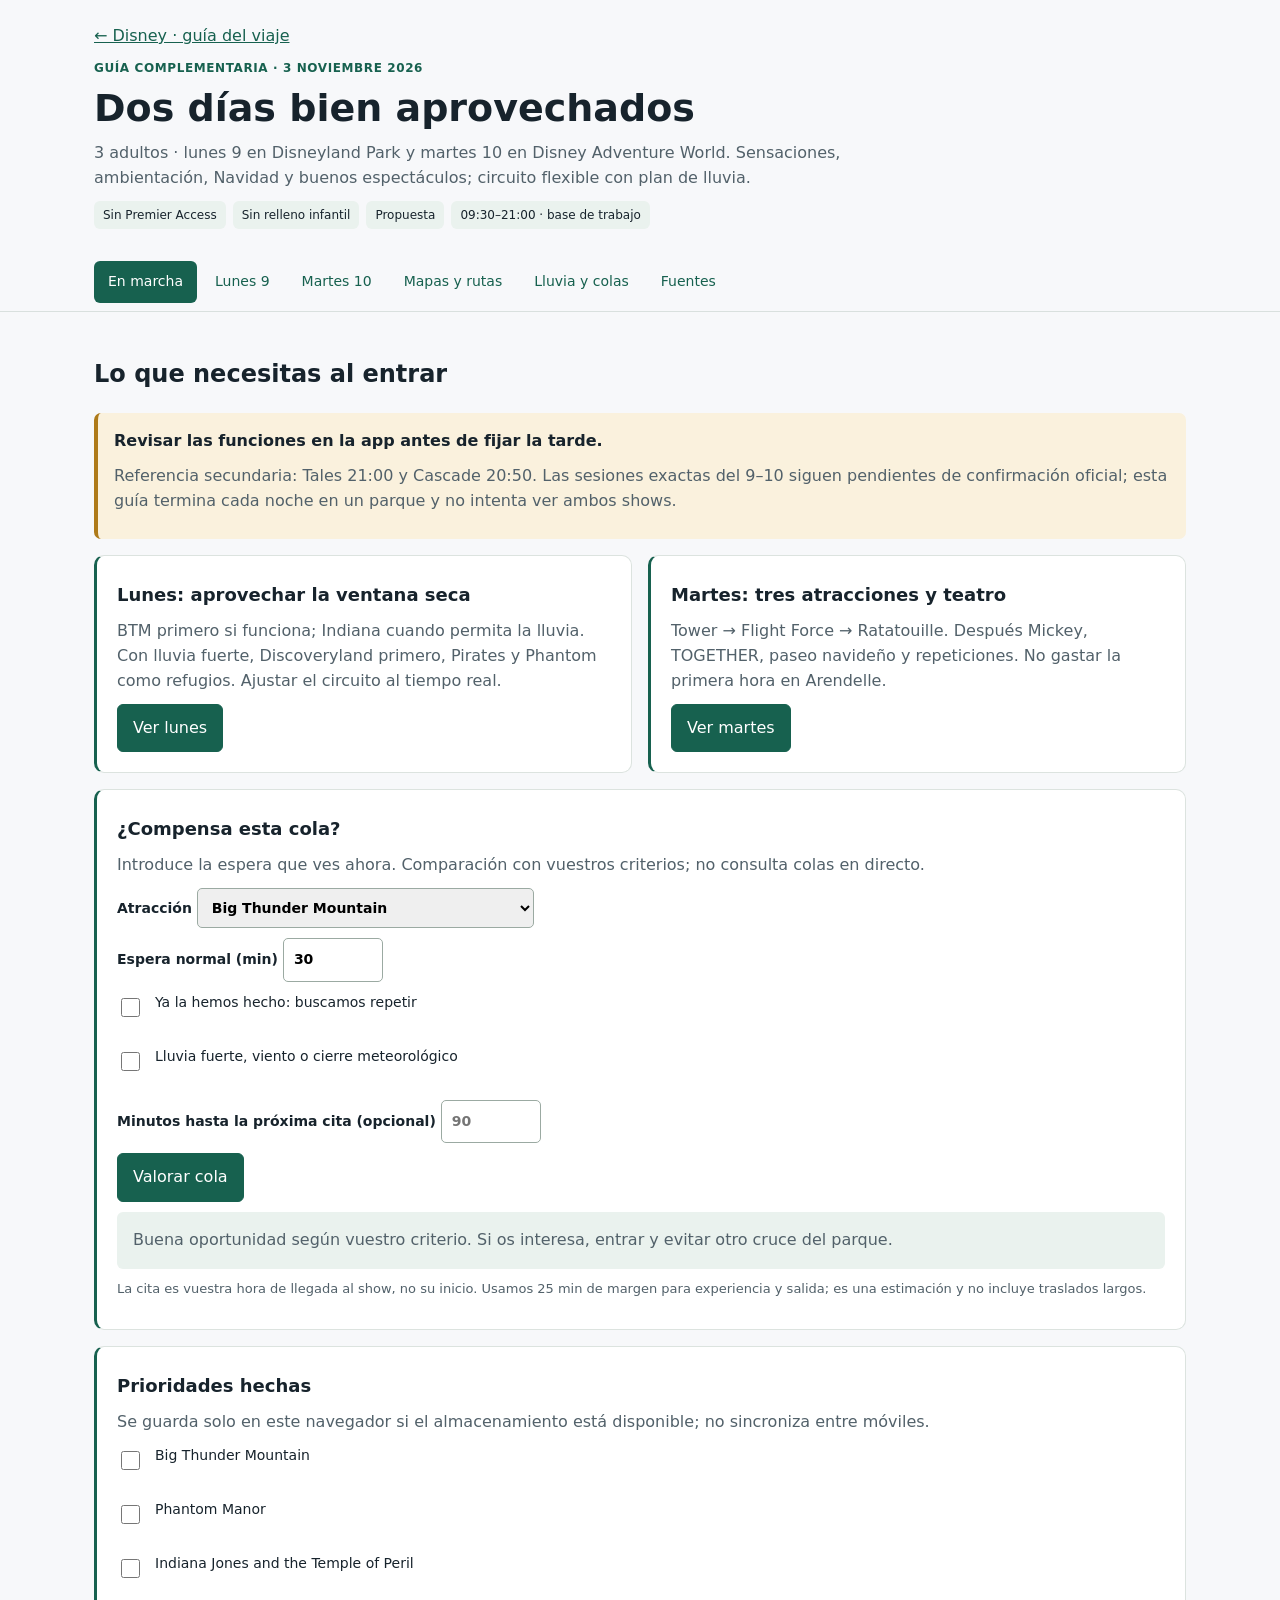
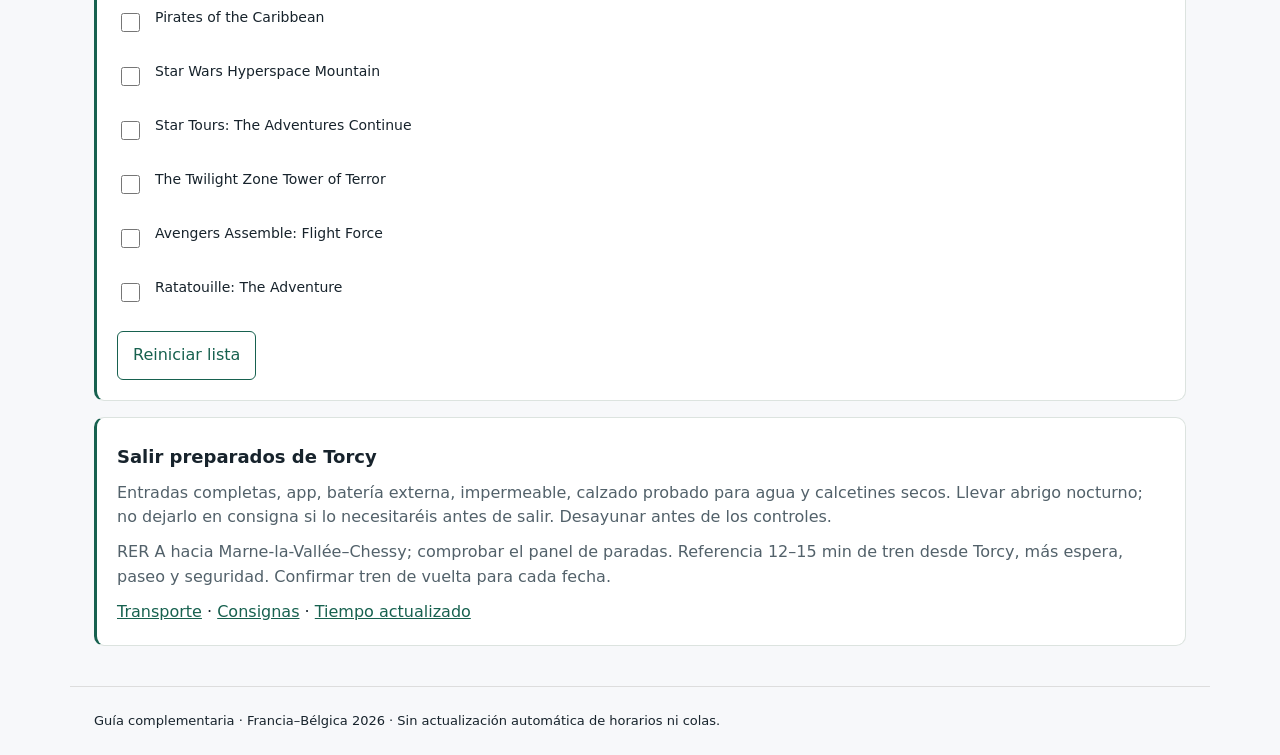
==== docs/disney-guia-completa.html @ 2ed86673 "Añade guía Disney completa para adultos con lluvia, colas y rutas" ====
<!doctype html><html lang="es"><head><meta charset="utf-8"><meta name="viewport" content="width=device-width,initial-scale=1"><meta name="theme-color" content="#17614f"><title>Disney · Guía completa para adultos · 9–10 noviembre</title><style>
:root{font-family:system-ui,sans-serif;color:#17232c;background:#f7f8fa;line-height:1.55;--g:#17614f}*{box-sizing:border-box}body{margin:0}a{color:var(--g)}a,button,summary{touch-action:manipulation}a:focus-visible,button:focus-visible,input:focus-visible,select:focus-visible,summary:focus-visible{outline:3px solid #b87919;outline-offset:3px}header,main,footer{max-width:1140px;margin:auto;padding:24px}h1{font-size:clamp(26px,5vw,38px);line-height:1.15;margin:10px 0}h2{font-size:24px}h3{font-size:18px;margin:5px 0}p{margin:10px 0;color:#52616a}.eyebrow{font-size:12px;text-transform:uppercase;letter-spacing:.05em;color:var(--g);font-weight:700}.small{font-size:13px}.lead{max-width:780px}nav{position:sticky;top:0;background:#f7f8faf5;backdrop-filter:blur(8px);border-bottom:1px solid #d9e0de;z-index:3;display:flex;gap:4px;padding:8px max(16px,calc((100vw - 1092px)/2));overflow-x:auto}nav a{white-space:nowrap;padding:10px 14px;text-decoration:none;border-radius:6px;font-size:14px}nav a[aria-current]{background:var(--g);color:white}section[hidden]{display:none}.grid{display:grid;grid-template-columns:1fr 1fr;gap:16px}article,.card{background:white;border:1px solid #dce3df;border-radius:10px;padding:20px;margin-bottom:16px}article{border-left:3px solid var(--g)}.callout{background:#faf1dd;border-left:4px solid #ae7a19;padding:16px;border-radius:7px;margin:16px 0}.pills{display:flex;gap:7px;flex-wrap:wrap}.pill{font-size:12px;background:#eaf2ee;padding:5px 9px;border-radius:6px}details{border-top:1px solid #e1e7e3;margin-top:13px;padding-top:4px}summary{cursor:pointer;font-size:14px;font-weight:650;padding:10px 0}.link{display:block;padding:12px 0;border-bottom:1px solid #e1e7e3;text-decoration:none}.button,button{display:inline-block;border:1px solid var(--g);background:var(--g);color:white;border-radius:6px;text-decoration:none;padding:11px 15px;font:inherit;cursor:pointer}.secondary{background:white;color:var(--g)}.table-scroll{overflow:auto}table{width:100%;border-collapse:collapse;font-size:14px}td,th{padding:12px;text-align:left;border-bottom:1px solid #dce3df;vertical-align:top}th{background:#eaf2ee}label{display:block;margin:10px 0;font-weight:600;font-size:14px}select,input{font:inherit;max-width:100%;padding:10px;border:1px solid #9baaa2;border-radius:5px}input[type=number]{width:100px}#advice{background:#eaf2ee;padding:16px;border-radius:6px}.check{display:flex;gap:12px;align-items:start;font-weight:400;min-height:44px}.check input{margin-top:6px;width:19px;height:19px}svg{width:100%;height:auto}footer{font-size:13px;border-top:1px solid #ddd}.sources li{margin-bottom:16px}img{max-width:100%;height:auto}@media(max-width:700px){header,main,footer{padding:18px}.grid{grid-template-columns:1fr}article,.card{padding:16px}nav{padding:6px 10px}nav a{padding:10px 11px}h2{font-size:21px}}@media print{nav,button{display:none!important}section[hidden]{display:block!important}header,main,footer{max-width:none}article{break-inside:avoid}.grid{display:block}}
</style></head><body><header><a href="./#/disney">← Disney · guía del viaje</a><p class="eyebrow">Guía complementaria · 3 noviembre 2026</p><h1>Dos días bien aprovechados</h1><p class="lead">3 adultos · lunes 9 en Disneyland Park y martes 10 en Disney Adventure World. Sensaciones, ambientación, Navidad y buenos espectáculos; circuito flexible con plan de lluvia.</p><div class="pills"><span class="pill">Sin Premier Access</span><span class="pill">Sin relleno infantil</span><span class="pill">Propuesta</span><span class="pill">09:30–21:00 · base de trabajo</span></div></header><nav aria-label="Guía completa"><a href="#ahora">En marcha</a><a href="#lunes">Lunes 9</a><a href="#martes">Martes 10</a><a href="#mapas">Mapas y rutas</a><a href="#criterios">Lluvia y colas</a><a href="#fuentes">Fuentes</a></nav><main><section id="ahora"><h2>Lo que necesitas al entrar</h2><div class="callout"><strong>Revisar las funciones en la app antes de fijar la tarde.</strong><p>Referencia secundaria: Tales 21:00 y Cascade 20:50. Las sesiones exactas del 9–10 siguen pendientes de confirmación oficial; esta guía termina cada noche en un parque y no intenta ver ambos shows.</p></div><div class="grid"><article><h3>Lunes: aprovechar la ventana seca</h3><p>BTM primero si funciona; Indiana cuando permita la lluvia. Con lluvia fuerte, Discoveryland primero, Pirates y Phantom como refugios. Ajustar el circuito al tiempo real.</p><a class="button" href="#lunes">Ver lunes</a></article><article><h3>Martes: tres atracciones y teatro</h3><p>Tower → Flight Force → Ratatouille. Después Mickey, TOGETHER, paseo navideño y repeticiones. No gastar la primera hora en Arendelle.</p><a class="button" href="#martes">Ver martes</a></article></div><article><h3>¿Compensa esta cola?</h3><p>Introduce la espera que ves ahora. Comparación con vuestros criterios; no consulta colas en directo.</p><label>Atracción <select id="ride"><option value="btm">Big Thunder Mountain</option><option value="phantom">Phantom Manor</option><option value="indiana">Indiana Jones and the Temple of Peril</option><option value="pirates">Pirates of the Caribbean</option><option value="hyper">Star Wars Hyperspace Mountain</option><option value="tours">Star Tours: The Adventures Continue</option><option value="tower">The Twilight Zone Tower of Terror</option><option value="flight">Avengers Assemble: Flight Force</option><option value="rat">Ratatouille: The Adventure</option></select></label><label>Espera normal (min) <input id="wait" type="number" min="0" max="240" value="30"></label><label class="check"><input id="done" type="checkbox">Ya la hemos hecho: buscamos repetir</label><label class="check"><input id="storm" type="checkbox">Lluvia fuerte, viento o cierre meteorológico</label><label>Minutos hasta la próxima cita (opcional) <input id="left" type="number" min="0" max="720" placeholder="90"></label><button id="assess" type="button">Valorar cola</button><p id="advice" role="status" aria-live="polite"></p><p class="small">La cita es vuestra hora de llegada al show, no su inicio. Usamos 25 min de margen para experiencia y salida; es una estimación y no incluye traslados largos.</p></article><article><h3>Prioridades hechas</h3><p>Se guarda solo en este navegador si el almacenamiento está disponible; no sincroniza entre móviles.</p><label class="check"><input type="checkbox" data-check="btm">Big Thunder Mountain</label><label class="check"><input type="checkbox" data-check="phantom">Phantom Manor</label><label class="check"><input type="checkbox" data-check="indiana">Indiana Jones and the Temple of Peril</label><label class="check"><input type="checkbox" data-check="pirates">Pirates of the Caribbean</label><label class="check"><input type="checkbox" data-check="hyper">Star Wars Hyperspace Mountain</label><label class="check"><input type="checkbox" data-check="tours">Star Tours: The Adventures Continue</label><label class="check"><input type="checkbox" data-check="tower">The Twilight Zone Tower of Terror</label><label class="check"><input type="checkbox" data-check="flight">Avengers Assemble: Flight Force</label><label class="check"><input type="checkbox" data-check="rat">Ratatouille: The Adventure</label><button id="reset" class="secondary" type="button">Reiniciar lista</button></article><article><h3>Salir preparados de Torcy</h3><p>Entradas completas, app, batería externa, impermeable, calzado probado para agua y calcetines secos. Llevar abrigo nocturno; no dejarlo en consigna si lo necesitaréis antes de salir. Desayunar antes de los controles.</p><p>RER A hacia Marne-la-Vallée–Chessy; comprobar el panel de paradas. Referencia 12–15 min de tren desde Torcy, más espera, paseo y seguridad. Confirmar tren de vuelta para cada fecha.</p><a href="./#/disney/transporte">Transporte</a> · <a href="./#/disney/consignas">Consignas</a> · <a href="./#/disney/tiempo">Tiempo actualizado</a></article></section><section id="lunes"><h2>Lunes 9 · Disneyland Park</h2><p>Prioridades: BTM, Hyperspace, Indiana, Pirates, Phantom y Star Tours. Una cabalgata navideña y Tales completan el día. Bloques orientativos con margen; no son citas ni garantía de hacerlo todo.</p><article><span class="eyebrow">08:20–08:45</span><h3>Llegada y decisión de arranque</h3><p>Llegar antes si se usa consigna. Seguridad y acceso general. Consultar BTM, Indiana, Hyperspace y programa de funciones. Desayunar antes de entrar.</p><details><summary>Si no encaja</summary><p>Si BTM está operativa y el tiempo permite exteriores, comenzar por Frontierland. Si está cerrada o hay lluvia fuerte, activar ruta de lluvia por Discoveryland.</p></details></article><article><span class="eyebrow">09:30–10:30</span><h3>Big Thunder Mountain primero</h3><p>Objetivo: hacer una primera vuelta. Hasta 40 min, buena oportunidad; entre 40–60, valorar aceptar una sola cola larga para asegurar una prioridad.</p><details><summary>Si no encaja</summary><p>Más de 60 min o avería: Phantom Manor si está a 25 min o menos, y nueva consulta al salir. Si sigue imposible, continuar el circuito; no esperar parado a una reapertura.</p></details></article><article><span class="eyebrow">10:30–11:40</span><h3>Ventana seca: Indiana → Pirates</h3><p>Indiana si está abierta y la lluvia resulta soportable. Después Pirates. Al estar por Adventureland se evita cruzar de lado a lado.</p><details><summary>Si no encaja</summary><p>Si el bloque no cabe, hacer la prioridad disponible y dejar la otra para 14:00–16:00. Lluvia fuerte: Pirates primero; Indiana queda pendiente de una ventana seca.</p></details></article><article><span class="eyebrow">11:40–12:20</span><h3>Comida rápida cerca</h3><p>Reservar 35–45 min de planificación. Elegir en la app un local abierto en el sector; no caminar media hora por un restaurante concreto.</p><details><summary>Si no encaja</summary><p>Si solo hay colas largas de comida, tomar algo breve y desplazar la comida principal a después de las 14:00. No hay reserva en Captain Jack’s.</p></details></article><article><span class="eyebrow">12:20–14:10</span><h3>Discoveryland: Hyperspace → Star Tours</h3><p>Comparar normal y Single Rider en Hyperspace; después Star Tours. Si la segunda tiene mucha cola, no insistir por cumplir el horario.</p><details><summary>Si no encaja</summary><p>Este bloque puede intercambiarse con toda la mañana en caso de lluvia intensa. Mantener los dos sectores completos reduce caminatas.</p></details></article><article><span class="eyebrow">14:10–16:30</span><h3>Una función o recuperar lo pendiente</h3><p>Elegir una: Lion King si encaja una función; o Let’s Sing Christmas! si estáis en Discoveryland. El resto del bloque permite BTM/Indiana pendientes y castillo/dragón si están abiertos.</p><details><summary>Si no encaja</summary><p>Con mucha lluvia elegir teatro y pausa caliente. No encadenar tres funciones si quedan atracciones prioritarias sin hacer.</p></details></article><article><span class="eyebrow">17:10–18:15 · objetivo</span><h3>Navidad y cabalgata</h3><p>La referencia secundaria publica cabalgata 17:45 (también 15:55). Buscar sitio 25–35 min antes si la app mantiene esa función. Elegir un lado desde el que luego podáis salir sin atravesar la cabalgata.</p><details><summary>Si no encaja</summary><p>Si 17:45 cambia o se cancela, conservar pausa/ambientación y recuperar atracciones. El árbol encendido y Main Street siguen mereciendo el paseo; horario del encendido por consultar.</p></details></article><article><span class="eyebrow">18:15–19:10</span><h3>BTM de noche o repetición prioritaria</h3><p>Repetir BTM solo con margen. Para estimar: cola publicada + 15–20 min de margen para embarcar, montar y salir; no es duración oficial.</p><details><summary>Si no encaja</summary><p>Si compromete cena o colocación del show, omitir repetición. Si BTM no se hizo, puede merecer cambiar una parte de Navidad por ella, de forma consciente.</p></details></article><article><span class="eyebrow">19:10–19:50</span><h3>Cena y salida hacia Main Street</h3><p>Cenar antes de buscar ubicación. Un local abierto en Main Street o Discoveryland puede encajar según dónde terminéis.</p><details><summary>Si no encaja</summary><p>No recoger una mochila en una consigna lejana justo antes del show. Abrigo, batería y protección de lluvia con vosotros.</p></details></article><article><span class="eyebrow">20:00–20:15 → noche</span><h3>Disney Tales of Magic</h3><p>Referencia secundaria: 21:00; hora oficial del 9 pendiente. Colocarse 45–60 min antes. Duración aproximada oficial 22 min.</p><details><summary>Si no encaja</summary><p>Con cancelación confirmada: consultar atracciones aún abiertas y servicio de vuelta. No asumir que se pueda reentrar al parque después de su cierre.</p></details></article><article><h3>Ruta de lluvia fuerte al abrir</h3><p>Entrada → Hyperspace → Star Tours → comida o función en Discoveryland → Pirates → Phantom. Insertar BTM e Indiana cuando estén abiertas y mejore el tiempo. Puede haber algún retroceso; proteger una ventana seca importa más que un circuito perfecto.</p><p>Si BTM sigue parada, preguntar al personal y reevaluar con margen antes del show. No esperar delante de un acceso cerrado ni suponer una reapertura.</p></article></section><section id="martes"><h2>Martes 10 · Disney Adventure World</h2><p>Tower, Flight Force y Ratatouille primero. Añadir teatro y el lago, sin Frozen Ever After. Si se termina pronto, repetir lo que más os guste con cola favorable.</p><article><span class="eyebrow">08:35–09:30</span><h3>Acceso a Adventure World</h3><p>Seguridad y acceso general; comprobar Tower, Flight Force, Ratatouille y funciones. El paseo hasta el fondo del parque puede esperar.</p><details><summary>Si no encaja</summary><p>No gastar la primera hora en Arendelle: Frozen Ever After está descartada.</p></details></article><article><span class="eyebrow">09:30–10:20</span><h3>Tower of Terror</h3><p>Hasta 30 min, entrar. Entre 30–45, puede compensar asegurar una prioridad. Si marca más o está parada, Flight Force primero.</p><details><summary>Si no encaja</summary><p>Consultar Tower al terminar Flight Force. No dar por hecho que una apertura de las 09:30 empieza con cola vacía.</p></details></article><article><span class="eyebrow">10:20–11:40</span><h3>Flight Force → Ratatouille</h3><p>Usar Single Rider solo si mejora la espera. Si Ratatouille tiene una cola alta, moverla a última tarde y preservar tiempo para los teatros.</p><details><summary>Si no encaja</summary><p>No repetir Flight Force ahora si no se han hecho las otras prioridades. Si el orden real se invierte por Tower, continuar por el sector más cercano.</p></details></article><article><span class="eyebrow">11:40–12:25</span><h3>Comida rápida</h3><p>Stark Factory si está abierto y encaja con la zona; consultar carta y horario en app. Si ya estáis en Rémy, elegir local abierto cercano.</p><details><summary>Si no encaja</summary><p>Chez Rémy y PYM no están reservados: una comida de mesa/buffet puede ocupar 75–90 min de planificación y sustituir una función.</p></details></article><article><span class="eyebrow">12:30–15:15</span><h3>Teatros de adultos y pausa seca</h3><p>Objetivo una función de Mickey and the Magician y, si encaja, TOGETHER. Referencias secundarias útiles: Mickey 14:05; TOGETHER 15:40. Son opciones a confirmar, no compromisos.</p><details><summary>Si no encaja</summary><p>Llegar 25–35 min antes; con lluvia puede llenarse antes. Si no entráis, tomar la siguiente función sin hacer cola indefinida. Elegir solo uno si faltan atracciones.</p></details></article><article><span class="eyebrow">15:15–17:00</span><h3>Adventure Way y Arendelle</h3><p>Paseo por jardines y lago durante una ventana seca. Ambientación navideña de Arendelle sin entrar en Frozen Ever After.</p><details><summary>Si no encaja</summary><p>Si llueve fuerte, cambiar por TOGETHER, repetir interior cercano o una pausa caliente. El paseo no obliga a dar una vuelta completa al lago.</p></details></article><article><span class="eyebrow">17:00–18:40</span><h3>Recuperaciones y repeticiones</h3><p>Tower, Flight Force o Ratatouille según pendientes. Solo considerar otro parque si ya se completaron las prioridades aquí y hay un objetivo concreto.</p><details><summary>Si no encaja</summary><p>Para cruce reservar 45–60 min solo para salir, caminar y volver a entrar, más cola y atracción. Preferencia de esta guía: permanecer en Adventure World.</p></details></article><article><span class="eyebrow">18:40–19:25</span><h3>Cena temprana</h3><p>Después empezar el paseo al lago. Última revisión de hora y posible adaptación/cancelación por viento.</p><details><summary>Si no encaja</summary><p>No esperar a las 20:00 para pedir comida si queréis buena ubicación en el lago.</p></details></article><article><span class="eyebrow">19:50–20:05 → noche</span><h3>Disney Cascade of Lights</h3><p>Referencia secundaria: 20:50, NO 21:00 como en la hipótesis antigua; pendiente de app para el 10. Duración oficial aproximada 16 min.</p><details><summary>Si no encaja</summary><p>No intentar ver también Tales. Si el horario real cambia, desplazar cena y colocación; la hora de cierre del parque no demuestra la hora del show.</p></details></article><article><h3>Si sobra tiempo</h3><p>Elegir una repetición de vuestra favorita, TOGETHER si aún no se hizo y tiene función, o un paseo por Arendelle con luz y después iluminada. Si no os interesa el teatro, dedicar ese bloque a Tower/Flight Force. Evitar cambiar de parque sin una prioridad concreta pendiente.</p></article></section><section id="mapas"><h2>Recorridos visuales y navegación</h2><p>Esquemas nuevos para orientarse por zonas y orden de visita, con enlaces de Google por etapas. Los planos anteriores se conservan debajo; sirven de base más detallada.</p><div class="grid"><article><h3>Lunes · circuito base</h3><svg viewBox="0 0 700 715" role="img" aria-label="Esquema del día 1, orden entre zonas sin escala"><defs><marker id="arrow1" viewBox="0 0 10 10" refX="9" refY="5" markerWidth="5" markerHeight="5" orient="auto"><path d="M0 0L10 5L0 10Z" fill="#17614f"/></marker></defs><rect width="700" height="715" rx="20" fill="#f7f8fa"/><rect x="40" y="340" width="230" height="240" rx="25" fill="#f2e5d3"/><text x="50" y="365" fill="#56656d" font-size="15">Frontierland</text><rect x="40" y="85" width="270" height="235" rx="25" fill="#e0eee0"/><text x="50" y="110" fill="#56656d" font-size="15">Adventureland</text><rect x="330" y="85" width="180" height="170" rx="25" fill="#eee3f4"/><text x="340" y="110" fill="#56656d" font-size="15">Fantasyland</text><rect x="435" y="270" width="220" height="200" rx="25" fill="#dfeaf6"/><text x="445" y="295" fill="#56656d" font-size="15">Discoveryland</text><path d="M340 650L170 400" stroke="#17614f" stroke-width="4" fill="none" opacity=".65" marker-end="url(#arrow1)"/><path d="M170 400L100 520" stroke="#17614f" stroke-width="4" fill="none" opacity=".65" marker-end="url(#arrow1)"/><path d="M100 520L100 220" stroke="#17614f" stroke-width="4" fill="none" opacity=".65" marker-end="url(#arrow1)"/><path d="M100 220L260 130" stroke="#17614f" stroke-width="4" fill="none" opacity=".65" marker-end="url(#arrow1)"/><path d="M260 130L550 370" stroke="#17614f" stroke-width="4" fill="none" opacity=".65" marker-end="url(#arrow1)"/><path d="M550 370L550 220" stroke="#17614f" stroke-width="4" fill="none" opacity=".65" marker-end="url(#arrow1)"/><path d="M550 220L340 490" stroke="#17614f" stroke-width="4" fill="none" opacity=".65" marker-end="url(#arrow1)"/><a href="https://www.google.com/maps/search/?api=1&amp;query=Entrada%2C+Disneyland+Paris" target="_blank" rel="noopener"><circle cx="340" cy="650" r="19" fill="#17614f"/><text x="340" y="656" text-anchor="middle" fill="white" font-size="18">E</text><rect x="260" y="674" width="160" height="25" rx="5" fill="white"/><text x="340" y="691" text-anchor="middle" font-size="14" fill="#17232c">Entrada</text></a><a href="https://www.google.com/maps/search/?api=1&amp;query=Big+Thunder+Mountain%2C+Disneyland+Paris" target="_blank" rel="noopener"><circle cx="170" cy="400" r="19" fill="#17614f"/><text x="170" y="406" text-anchor="middle" fill="white" font-size="18">1</text><rect x="90" y="424" width="160" height="25" rx="5" fill="white"/><text x="170" y="441" text-anchor="middle" font-size="14" fill="#17232c">Big Thunder</text></a><a href="https://www.google.com/maps/search/?api=1&amp;query=Phantom+Manor%2C+Disneyland+Paris" target="_blank" rel="noopener"><circle cx="100" cy="520" r="19" fill="#17614f"/><text x="100" y="526" text-anchor="middle" fill="white" font-size="18">2</text><rect x="20" y="544" width="160" height="25" rx="5" fill="white"/><text x="100" y="561" text-anchor="middle" font-size="14" fill="#17232c">Phantom Manor</text></a><a href="https://www.google.com/maps/search/?api=1&amp;query=Indiana+Jones+and+the+Temple+of+Peril%2C+Disneyland+Paris" target="_blank" rel="noopener"><circle cx="100" cy="220" r="19" fill="#17614f"/><text x="100" y="226" text-anchor="middle" fill="white" font-size="18">3</text><rect x="20" y="244" width="160" height="25" rx="5" fill="white"/><text x="100" y="261" text-anchor="middle" font-size="14" fill="#17232c">Indiana Jones</text></a><a href="https://www.google.com/maps/search/?api=1&amp;query=Pirates+of+the+Caribbean%2C+Disneyland+Paris" target="_blank" rel="noopener"><circle cx="260" cy="130" r="19" fill="#17614f"/><text x="260" y="136" text-anchor="middle" fill="white" font-size="18">4</text><rect x="180" y="154" width="160" height="25" rx="5" fill="white"/><text x="260" y="171" text-anchor="middle" font-size="14" fill="#17232c">Pirates</text></a><a href="https://www.google.com/maps/search/?api=1&amp;query=Star+Wars+Hyperspace+Mountain%2C+Disneyland+Paris" target="_blank" rel="noopener"><circle cx="550" cy="370" r="19" fill="#17614f"/><text x="550" y="376" text-anchor="middle" fill="white" font-size="18">5</text><rect x="470" y="394" width="160" height="25" rx="5" fill="white"/><text x="550" y="411" text-anchor="middle" font-size="14" fill="#17232c">Hyperspace</text></a><a href="https://www.google.com/maps/search/?api=1&amp;query=Star+Tours%2C+Disneyland+Paris" target="_blank" rel="noopener"><circle cx="550" cy="220" r="19" fill="#17614f"/><text x="550" y="226" text-anchor="middle" fill="white" font-size="18">6</text><rect x="470" y="244" width="160" height="25" rx="5" fill="white"/><text x="550" y="261" text-anchor="middle" font-size="14" fill="#17232c">Star Tours</text></a><a href="https://www.google.com/maps/search/?api=1&amp;query=Central+Plaza%2C+Disneyland+Paris" target="_blank" rel="noopener"><circle cx="340" cy="490" r="19" fill="#17614f"/><text x="340" y="496" text-anchor="middle" fill="white" font-size="18">7</text><rect x="260" y="514" width="160" height="25" rx="5" fill="white"/><text x="340" y="531" text-anchor="middle" font-size="14" fill="#17232c">Main Street / show</text></a></svg><p class="small">Esquema propio de disposición aproximada y sin escala. Las líneas indican el orden entre zonas, no caminos ni entradas de cola. Toca los puntos para localizarlos.</p><details><summary>Etapas a pie en Google Maps</summary><a class="link" href="https://www.google.com/maps/dir/?api=1&amp;origin=Entrada%2C+Disneyland+Paris&amp;destination=Big+Thunder+Mountain%2C+Disneyland+Paris&amp;travelmode=walking" target="_blank" rel="noopener">Entrada → Big Thunder ↗</a><a class="link" href="https://www.google.com/maps/dir/?api=1&amp;origin=Big+Thunder+Mountain%2C+Disneyland+Paris&amp;destination=Phantom+Manor%2C+Disneyland+Paris&amp;travelmode=walking" target="_blank" rel="noopener">Big Thunder → Phantom Manor ↗</a><a class="link" href="https://www.google.com/maps/dir/?api=1&amp;origin=Phantom+Manor%2C+Disneyland+Paris&amp;destination=Indiana+Jones+and+the+Temple+of+Peril%2C+Disneyland+Paris&amp;travelmode=walking" target="_blank" rel="noopener">Phantom Manor → Indiana Jones ↗</a><a class="link" href="https://www.google.com/maps/dir/?api=1&amp;origin=Indiana+Jones+and+the+Temple+of+Peril%2C+Disneyland+Paris&amp;destination=Pirates+of+the+Caribbean%2C+Disneyland+Paris&amp;travelmode=walking" target="_blank" rel="noopener">Indiana Jones → Pirates ↗</a><a class="link" href="https://www.google.com/maps/dir/?api=1&amp;origin=Pirates+of+the+Caribbean%2C+Disneyland+Paris&amp;destination=Star+Wars+Hyperspace+Mountain%2C+Disneyland+Paris&amp;travelmode=walking" target="_blank" rel="noopener">Pirates → Hyperspace ↗</a><a class="link" href="https://www.google.com/maps/dir/?api=1&amp;origin=Star+Wars+Hyperspace+Mountain%2C+Disneyland+Paris&amp;destination=Star+Tours%2C+Disneyland+Paris&amp;travelmode=walking" target="_blank" rel="noopener">Hyperspace → Star Tours ↗</a><a class="link" href="https://www.google.com/maps/dir/?api=1&amp;origin=Star+Tours%2C+Disneyland+Paris&amp;destination=Central+Plaza%2C+Disneyland+Paris&amp;travelmode=walking" target="_blank" rel="noopener">Star Tours → Main Street / show ↗</a><p>Google puede desconocer senderos y entradas internos. Si propone rodeos, salir del parque o pasos cerrados, seguir app oficial y señalización.</p></details></article><article><h3>Martes · circuito base</h3><svg viewBox="0 0 700 715" role="img" aria-label="Esquema del día 2, orden entre zonas sin escala"><defs><marker id="arrow2" viewBox="0 0 10 10" refX="9" refY="5" markerWidth="5" markerHeight="5" orient="auto"><path d="M0 0L10 5L0 10Z" fill="#17614f"/></marker></defs><rect width="700" height="715" rx="20" fill="#f7f8fa"/><rect x="40" y="330" width="210" height="150" rx="25" fill="#e0eee0"/><text x="50" y="355" fill="#56656d" font-size="15">Avengers Campus</text><rect x="55" y="175" width="225" height="145" rx="25" fill="#f2e5d3"/><text x="65" y="200" fill="#56656d" font-size="15">Worlds of Pixar</text><rect x="255" y="385" width="360" height="205" rx="25" fill="#eee3f4"/><text x="265" y="410" fill="#56656d" font-size="15">World Premiere</text><rect x="290" y="145" width="230" height="155" rx="25" fill="#dfeaf6"/><text x="300" y="170" fill="#56656d" font-size="15">Adventure Bay</text><path d="M340 650L300 440" stroke="#17614f" stroke-width="4" fill="none" opacity=".65" marker-end="url(#arrow2)"/><path d="M300 440L120 400" stroke="#17614f" stroke-width="4" fill="none" opacity=".65" marker-end="url(#arrow2)"/><path d="M120 400L170 250" stroke="#17614f" stroke-width="4" fill="none" opacity=".65" marker-end="url(#arrow2)"/><path d="M170 250L530 530" stroke="#17614f" stroke-width="4" fill="none" opacity=".65" marker-end="url(#arrow2)"/><path d="M530 530L350 330" stroke="#17614f" stroke-width="4" fill="none" opacity=".65" marker-end="url(#arrow2)"/><path d="M350 330L350 85" stroke="#17614f" stroke-width="4" fill="none" opacity=".65" marker-end="url(#arrow2)"/><path d="M350 85L360 215" stroke="#17614f" stroke-width="4" fill="none" opacity=".65" marker-end="url(#arrow2)"/><a href="https://www.google.com/maps/search/?api=1&amp;query=Disney+Adventure+World+entrance%2C+Disneyland+Paris" target="_blank" rel="noopener"><circle cx="340" cy="650" r="19" fill="#17614f"/><text x="340" y="656" text-anchor="middle" fill="white" font-size="18">E</text><rect x="260" y="674" width="160" height="25" rx="5" fill="white"/><text x="340" y="691" text-anchor="middle" font-size="14" fill="#17232c">Entrada</text></a><a href="https://www.google.com/maps/search/?api=1&amp;query=The+Twilight+Zone+Tower+of+Terror%2C+Disneyland+Paris" target="_blank" rel="noopener"><circle cx="300" cy="440" r="19" fill="#17614f"/><text x="300" y="446" text-anchor="middle" fill="white" font-size="18">1</text><rect x="220" y="464" width="160" height="25" rx="5" fill="white"/><text x="300" y="481" text-anchor="middle" font-size="14" fill="#17232c">Tower</text></a><a href="https://www.google.com/maps/search/?api=1&amp;query=Avengers+Assemble+Flight+Force%2C+Disneyland+Paris" target="_blank" rel="noopener"><circle cx="120" cy="400" r="19" fill="#17614f"/><text x="120" y="406" text-anchor="middle" fill="white" font-size="18">2</text><rect x="40" y="424" width="160" height="25" rx="5" fill="white"/><text x="120" y="441" text-anchor="middle" font-size="14" fill="#17232c">Flight Force</text></a><a href="https://www.google.com/maps/search/?api=1&amp;query=Ratatouille+The+Adventure%2C+Disneyland+Paris" target="_blank" rel="noopener"><circle cx="170" cy="250" r="19" fill="#17614f"/><text x="170" y="256" text-anchor="middle" fill="white" font-size="18">3</text><rect x="90" y="274" width="160" height="25" rx="5" fill="white"/><text x="170" y="291" text-anchor="middle" font-size="14" fill="#17232c">Ratatouille</text></a><a href="https://www.google.com/maps/search/?api=1&amp;query=Animagique+Theater%2C+Disneyland+Paris" target="_blank" rel="noopener"><circle cx="530" cy="530" r="19" fill="#17614f"/><text x="530" y="536" text-anchor="middle" fill="white" font-size="18">4</text><rect x="450" y="554" width="160" height="25" rx="5" fill="white"/><text x="530" y="571" text-anchor="middle" font-size="14" fill="#17232c">Mickey / teatro</text></a><a href="https://www.google.com/maps/search/?api=1&amp;query=Adventure+Way%2C+Disneyland+Paris" target="_blank" rel="noopener"><circle cx="350" cy="330" r="19" fill="#17614f"/><text x="350" y="336" text-anchor="middle" fill="white" font-size="18">5</text><rect x="270" y="354" width="160" height="25" rx="5" fill="white"/><text x="350" y="371" text-anchor="middle" font-size="14" fill="#17232c">Adventure Way</text></a><a href="https://www.google.com/maps/search/?api=1&amp;query=World+of+Frozen+Arendelle%2C+Disneyland+Paris" target="_blank" rel="noopener"><circle cx="350" cy="85" r="19" fill="#17614f"/><text x="350" y="91" text-anchor="middle" fill="white" font-size="18">6</text><rect x="270" y="109" width="160" height="25" rx="5" fill="white"/><text x="350" y="126" text-anchor="middle" font-size="14" fill="#17232c">Arendelle</text></a><a href="https://www.google.com/maps/search/?api=1&amp;query=Adventure+Bay%2C+Disneyland+Paris" target="_blank" rel="noopener"><circle cx="360" cy="215" r="19" fill="#17614f"/><text x="360" y="221" text-anchor="middle" fill="white" font-size="18">7</text><rect x="280" y="239" width="160" height="25" rx="5" fill="white"/><text x="360" y="256" text-anchor="middle" font-size="14" fill="#17232c">Lago / show</text></a></svg><p class="small">Esquema propio de disposición aproximada y sin escala. Las líneas indican el orden entre zonas, no caminos ni entradas de cola. Toca los puntos para localizarlos.</p><details><summary>Etapas a pie en Google Maps</summary><a class="link" href="https://www.google.com/maps/dir/?api=1&amp;origin=Disney+Adventure+World+entrance%2C+Disneyland+Paris&amp;destination=The+Twilight+Zone+Tower+of+Terror%2C+Disneyland+Paris&amp;travelmode=walking" target="_blank" rel="noopener">Entrada → Tower ↗</a><a class="link" href="https://www.google.com/maps/dir/?api=1&amp;origin=The+Twilight+Zone+Tower+of+Terror%2C+Disneyland+Paris&amp;destination=Avengers+Assemble+Flight+Force%2C+Disneyland+Paris&amp;travelmode=walking" target="_blank" rel="noopener">Tower → Flight Force ↗</a><a class="link" href="https://www.google.com/maps/dir/?api=1&amp;origin=Avengers+Assemble+Flight+Force%2C+Disneyland+Paris&amp;destination=Ratatouille+The+Adventure%2C+Disneyland+Paris&amp;travelmode=walking" target="_blank" rel="noopener">Flight Force → Ratatouille ↗</a><a class="link" href="https://www.google.com/maps/dir/?api=1&amp;origin=Ratatouille+The+Adventure%2C+Disneyland+Paris&amp;destination=Animagique+Theater%2C+Disneyland+Paris&amp;travelmode=walking" target="_blank" rel="noopener">Ratatouille → Mickey / teatro ↗</a><a class="link" href="https://www.google.com/maps/dir/?api=1&amp;origin=Animagique+Theater%2C+Disneyland+Paris&amp;destination=Adventure+Way%2C+Disneyland+Paris&amp;travelmode=walking" target="_blank" rel="noopener">Mickey / teatro → Adventure Way ↗</a><a class="link" href="https://www.google.com/maps/dir/?api=1&amp;origin=Adventure+Way%2C+Disneyland+Paris&amp;destination=World+of+Frozen+Arendelle%2C+Disneyland+Paris&amp;travelmode=walking" target="_blank" rel="noopener">Adventure Way → Arendelle ↗</a><a class="link" href="https://www.google.com/maps/dir/?api=1&amp;origin=World+of+Frozen+Arendelle%2C+Disneyland+Paris&amp;destination=Adventure+Bay%2C+Disneyland+Paris&amp;travelmode=walking" target="_blank" rel="noopener">Arendelle → Lago / show ↗</a><p>Google puede desconocer senderos y entradas internos. Si propone rodeos, salir del parque o pasos cerrados, seguir app oficial y señalización.</p></details></article></div><div class="grid"><article><h3>Plano anterior · Disneyland</h3><a href="assets/planos/disneyland-9.jpg" target="_blank" rel="noopener"><img src="assets/planos/disneyland-9.jpg" alt="Plano anterior · Disneyland, recorrido numerado" loading="lazy"></a></article><article><h3>Plano anterior · Adventure World</h3><a href="assets/planos/adventure-10.jpg" target="_blank" rel="noopener"><img src="assets/planos/adventure-10.jpg" alt="Plano anterior · Adventure World, recorrido numerado" loading="lazy"></a></article></div><p>Los planos anteriores conservan atribución © Disney / JulieEars. El folleto PDF retirado no se reincorpora. Para senderos y accesos reales, utilizar el mapa de la app oficial y los carteles.</p></section><section id="criterios"><h2>Elegir bien con lluvia, colas y Navidad</h2><article><h3>Estos dos días</h3><p>Consulta meteorológica del 3/11 para Chessy, Seine-et-Marne: lunes con lluvia/llovizna por la mañana y unos 10–11 °C; martes con mejoría y unos 9–13 °C. Tendencia, no horario de lluvia garantizado: revisar 24–48 h antes y al salir.</p><p>Son lunes y martes, pero ya es Navidad y el 11 es festivo francés. No asumir parque vacío. Las colas históricas aconsejan proteger apertura y tarde; una media no predice vuestra espera y Extra Magic Time no está incluido en vuestras reservas.</p></article><article><h3>Reglas de decisión</h3><ol><li>Primera vuelta a las prioridades antes de repetir.</li><li>Revisar la app al salir, al comer y antes de cambiar de zona; no vivir pendientes de ella.</li><li>No andar 20 min por ahorrar 10 de cola.</li><li>Single Rider solo si está operativo y compensa; aceptar montar separados. No promete un ahorro fijo.</li><li>Cola + margen de experiencia/salida + paseo debe caber antes de vuestra hora de llegada al show.</li><li>Ante avería, hacer otra cosa cerca; no esperar a una reapertura incierta.</li></ol></article><div class="card table-scroll"><h3>Umbrales del grupo, no esperas previstas</h3><table><thead><tr><th>Atracción</th><th>Buena oportunidad</th><th>Primera vuelta: valorar hasta</th><th>Exposición</th></tr></thead><tbody><tr><td>Big Thunder Mountain</td><td>≤ 40 min</td><td>60 min</td><td>Exterior</td></tr><tr><td>Phantom Manor</td><td>≤ 25 min</td><td>35 min</td><td>Interior</td></tr><tr><td>Indiana Jones and the Temple of Peril</td><td>≤ 25 min</td><td>40 min</td><td>Exterior</td></tr><tr><td>Pirates of the Caribbean</td><td>≤ 25 min</td><td>40 min</td><td>Interior</td></tr><tr><td>Star Wars Hyperspace Mountain</td><td>≤ 30 min</td><td>45 min</td><td>Mayormente interior</td></tr><tr><td>Star Tours: The Adventures Continue</td><td>≤ 20 min</td><td>30 min</td><td>Interior</td></tr><tr><td>The Twilight Zone Tower of Terror</td><td>≤ 30 min</td><td>45 min</td><td>Interior</td></tr><tr><td>Avengers Assemble: Flight Force</td><td>≤ 25 min</td><td>40 min</td><td>Interior</td></tr><tr><td>Ratatouille: The Adventure</td><td>≤ 25 min</td><td>40 min</td><td>Interior</td></tr></tbody></table><p>Para repetir, usar el umbral corto. BTM puede justificar una primera cola de 40–60 min: no posponerla todo el día esperando 20 min.</p></div><div class="grid"><article><h3>Big Thunder Mountain</h3><span class="eyebrow">Frontierland · Exterior</span><p>Montaña rusa minera: prioridad alta y candidata a repetir de noche. La lluvia intensa o el viento pueden interrumpirla.</p><details><summary>Alternativa si hay cola</summary><p>Phantom Manor si sigue abierta; volver a mirar BTM al salir.</p><p>No dejar la primera vuelta para el último tramo de la noche.</p></details></article><article><h3>Phantom Manor</h3><span class="eyebrow">Frontierland · Interior</span><p>Recorrido oscuro de mansión encantada, sin buscar sensaciones de montaña rusa. Buen refugio; parte del acceso puede quedar al aire libre.</p><details><summary>Alternativa si hay cola</summary><p>Pirates si está abierta y compensa el desplazamiento por Adventureland.</p><p>Hacerla después de BTM si queda cerca y tiene poca cola.</p></details></article><article><h3>Indiana Jones and the Temple of Peril</h3><span class="eyebrow">Adventureland · Exterior</span><p>Montaña rusa corta con inversión. Prioridad para una ventana seca, sin reservarle una hora si ya hay cola larga.</p><details><summary>Alternativa si hay cola</summary><p>Pirates; volver a Indiana con una mejora real.</p><p>Consultar el acceso Single Rider operativo; no asumir que siempre está abierto.</p></details></article><article><h3>Pirates of the Caribbean</h3><span class="eyebrow">Adventureland · Interior</span><p>Paseo en barca de ambientación pirata, con pequeñas bajadas. Es una experiencia para adultos también; se conserva del HTML.</p><details><summary>Alternativa si hay cola</summary><p>Indiana si hay ventana seca y cola baja.</p><p>Interior de la atracción; acceso y trayecto hasta ella no totalmente cubiertos.</p></details></article><article><h3>Star Wars Hyperspace Mountain</h3><span class="eyebrow">Discoveryland · Mayormente interior</span><p>Montaña rusa lanzada con inversiones. Una de las prioridades de sensaciones; comparar normal y Single Rider.</p><details><summary>Alternativa si hay cola</summary><p>Star Tours, sin cambiar de zona.</p><p>Con normal corta suele compensar montar juntos; Single Rider no asegura ahorro.</p></details></article><article><h3>Star Tours: The Adventures Continue</h3><span class="eyebrow">Discoveryland · Interior</span><p>Simulador de Star Wars; buen complemento junto a Hyperspace. Puede marear más que otras experiencias.</p><details><summary>Alternativa si hay cola</summary><p>Hyperspace o función disponible de Let’s Sing Christmas! en Videopolis.</p><p>No cruzar todo el parque solo para repetirla.</p></details></article><article><h3>The Twilight Zone Tower of Terror</h3><span class="eyebrow">World Premiere Plaza · Interior</span><p>Torre de caídas con ambientación y secuencias de ascensor. Primera prioridad del martes.</p><details><summary>Alternativa si hay cola</summary><p>Flight Force y reevaluar Tower antes de comer o al final de la tarde.</p><p>Una cola de apertura ya larga puede ser acumulación de Extra Magic Time.</p></details></article><article><h3>Avengers Assemble: Flight Force</h3><span class="eyebrow">Avengers Campus · Interior</span><p>Montaña rusa lanzada con inversiones. Hacer una vuelta y reservar repeticiones para una cola favorable.</p><details><summary>Alternativa si hay cola</summary><p>Ratatouille o TOGETHER según hora y cercanía.</p><p>Single Rider documentado; confirmar funcionamiento y espera en el acceso.</p></details></article><article><h3>Ratatouille: The Adventure</h3><span class="eyebrow">Worlds of Pixar · Interior</span><p>Aventura inmersiva de Rémy, sin sensaciones de montaña rusa. Mantenerla por ambientación y variedad, aunque sea familiar.</p><details><summary>Alternativa si hay cola</summary><p>Flight Force o teatro; no quedarse bloqueados al mediodía.</p><p>Comparar Single Rider. Si la normal es corta, mantener el grupo.</p></details></article></div><article><h3>Refugios por sectores</h3><p><strong>Frontierland:</strong> Phantom y Lion King si hay función; BTM en una mejora. <strong>Adventureland:</strong> Pirates. <strong>Discoveryland:</strong> Hyperspace y Star Tours, Videopolis según programa. <strong>Adventure World:</strong> Tower, Flight Force, Ratatouille y teatros.</p><p>Interior no significa que la cola o el traslado sean cubiertos. Liberty y Discovery Arcade ayudan a cruzar parte de Main Street. Adventure Way, lago y Arendelle son paseos expuestos: hacerlos con mejora del tiempo. Disney puede suspender atracciones o efectos por lluvia intensa/viento.</p></article><article><h3>Navidad y espectáculos elegidos</h3><p>Priorizar una cabalgata al anochecer y un nocturno por día. Lion King, Mickey and the Magician y TOGETHER se eligen por producción musical y pausa cubierta, no como relleno infantil. Let’s Sing Christmas! es opcional si interesa y encaja en Discoveryland.</p><p>Referencia secundaria: cabalgata el 9 a las 15:55 o 17:45; Let’s Sing Christmas! los días 9–10 a las 14:35, 15:35 y 18:10. Mickey 14:05 y TOGETHER 15:40 son candidatos del martes, siempre sujetos a app. No fijamos hora de encendido del árbol sin programa verificable.</p><p>Llegar 25–35 min antes al teatro; la lluvia puede aumentar la demanda y no hay garantía de acceso. Si no entráis, elegir otra sesión o atracción interior. Si se cancela el nocturno, consultar atracciones aún abiertas y el regreso; no presuponer reapertura de accesos.</p></article><article><h3>Comer sin perder media tarde</h3><p>Objetivo comida rápida 11:40–12:20 y cena antes de 19:30. Estimar 35–45 min, ampliándolo con colas. Elegir un local abierto y cercano en la app: Café Hyperion en Discoveryland y Stark Factory en Avengers son referencias, no reservas ni apertura garantizada.</p><p>Captain Jack’s, Chez Rémy y PYM pueden ser experiencias de comida, pero requieren más margen: estimar 75–90 min y sustituir una función/repetición. No consta reserva. No dar por abiertos los puestos navideños concretos citados en el HTML.</p></article><article><h3>Lo que queda fuera</h3><p>Por preferencia del HTML: Frozen Ever After, Spider-Man W.E.B. Adventure y RC Racer. Por reforma oficial: Crush’s Coaster. No programamos Dumbo, carruseles, tazas, Slinky, Cars Quatre Roues ni colas de princesas o personajes.</p><p>Pirates y Ratatouille se conservan por ambientación e interés ya recogido en el HTML. El resto de cierres del 9–10 no está completamente verificado: revisar app y listado de acceso cada mañana. Aparecer en un plano no demuestra que esté abierto.</p></article></section><section id="fuentes"><h2>Fuentes y estado de la propuesta</h2><p>Revisión 3/11/2026. Esta guía complementa y conserva la anterior. Base general 09:30–21:00 según captura y calendarios contrastados; la captura no muestra fecha. Las horas de función son referencias secundarias pendientes de app. Márgenes, prioridades y umbrales son decisiones de planificación, no garantías ni instrucciones oficiales.</p><ul class="sources"><li><a href="https://www.disneylandparis.com/en-int/faq/theme-parks/weather" target="_blank" rel="noopener">Disney · mal tiempo</a><p class="small">Oficial: puede haber restricciones por lluvia intensa y viento.</p></li><li><a href="https://www.disneylandparis.com/en-int/seasons/christmas-at-disneyland-paris" target="_blank" rel="noopener">Disney · Navidad 2026</a><p class="small">Oficial: temporada 7/11–6/1; ambientación también en Arendelle.</p></li><li><a href="https://www.disneylandparis.com/en-gb/entertainment/shows-and-parades" target="_blank" rel="noopener">Disney · espectáculos</a><p class="small">Oficial: Lion King, Mickey and the Magician y TOGETHER; confirmar sesiones.</p></li><li><a href="https://www.disneylandparis.com/es-es/entretenimiento/nuevo-espectaculo-nocturno" target="_blank" rel="noopener">Disney · Tales of Magic</a><p class="small">Oficial: unos 22 min; sesión concreta del 9 pendiente de app.</p></li><li><a href="https://www.disneylandparis.com/en-gb/entertainment/disney-adventure-world/disney-cascade-of-lights" target="_blank" rel="noopener">Disney · Cascade of Lights</a><p class="small">Oficial: unos 16 min; horarios y cambios en app.</p></li><li><a href="https://news.disneylandparis.com/en/crushs-coaster-refurbishment-beginning-in-september-2026/" target="_blank" rel="noopener">Disney · cierre Crush</a><p class="small">Oficial: reforma desde septiembre 2026 hasta verano 2027.</p></li><li><a href="https://www.disneylandparis.com/en-int/attractions" target="_blank" rel="noopener">Disney · atracciones</a><p class="small">Fichas oficiales: servicios, restricciones y descripción.</p></li><li><a href="https://www.disneylandparis.com/es-es/atracciones/disney-adventure-world/avengers-assemble-flight-force" target="_blank" rel="noopener">Disney · Flight Force</a><p class="small">Single Rider documentado; funcionamiento concreto por comprobar.</p></li><li><a href="https://www.disneylandparis.com/es-es/atracciones/disney-adventure-world/ratatouille-the-adventure" target="_blank" rel="noopener">Disney · Ratatouille</a><p class="small">Single Rider documentado; no garantiza ahorro.</p></li><li><a href="https://www.disneylandparis.com/es-es/restaurantes/disney-adventure-world/stark-factory" target="_blank" rel="noopener">Disney · Stark Factory</a><p class="small">Comida rápida, pizza, pasta y ensalada. Carta y apertura en app.</p></li><li><a href="https://pixiedustdlp.com/2026/10/05/disneyland-paris-entertainment-schedule/" target="_blank" rel="noopener">PixieDust · programación</a><p class="small">Secundaria consultada 3/11; horas de referencia, no sesiones oficiales verificadas para el viaje.</p></li><li><a href="https://parkpulseapp.com/en/disneyland-paris-wait-times/big-thunder-mountain" target="_blank" rel="noopener">ParkPulse · BTM</a><p class="small">Histórico: la apertura general ya puede tener cola; mediodía suele empeorar. No es previsión para el 9.</p></li><li><a href="https://parkpulseapp.com/en/disneyland-paris-wait-times/tower-of-terror" target="_blank" rel="noopener">ParkPulse · Tower</a><p class="small">Histórico: mejor oportunidad al principio o al final frente a la franja central; Extra Magic no incluido en vuestro acceso.</p></li><li><a href="https://www.garesetconnexions.sncf/fr/gares-services/marne-vallee-chessy/services-commerces/consignes" target="_blank" rel="noopener">SNCF · consigna Chessy</a><p class="small">Nivel +1 oeste; tarifas y horario publicado.</p></li><li><a href="https://www.disneylandparis.com/es-es/aplicacion-movil" target="_blank" rel="noopener">Disney · app oficial</a><p class="small">Referencia en el parque para funciones, colas y accesos.</p></li></ul><p>Pronóstico consultado con el servicio meteorológico para Chessy (77), 9–10/11; actualizar en Tiempo del viaje. No se han trasladado las medias históricas de cola como previsión del día.</p><a class="button secondary" href="./#/disney">Volver a la guía anterior</a> <button class="secondary" id="print" type="button">Imprimir / guardar guía</button></section></main><footer>Guía complementaria · Francia–Bélgica 2026 · Sin actualización automática de horarios ni colas.</footer><script>"use strict";
const rides=[{"id": "btm", "name": "Big Thunder Mountain", "zone": "Frontierland", "day": 1, "good": 40, "max": 60, "cover": "Exterior", "why": "Montaña rusa minera: prioridad alta y candidata a repetir de noche. La lluvia intensa o el viento pueden interrumpirla.", "alt": "Phantom Manor si sigue abierta; volver a mirar BTM al salir.", "tip": "No dejar la primera vuelta para el último tramo de la noche."}, {"id": "phantom", "name": "Phantom Manor", "zone": "Frontierland", "day": 1, "good": 25, "max": 35, "cover": "Interior", "why": "Recorrido oscuro de mansión encantada, sin buscar sensaciones de montaña rusa. Buen refugio; parte del acceso puede quedar al aire libre.", "alt": "Pirates si está abierta y compensa el desplazamiento por Adventureland.", "tip": "Hacerla después de BTM si queda cerca y tiene poca cola."}, {"id": "indiana", "name": "Indiana Jones and the Temple of Peril", "zone": "Adventureland", "day": 1, "good": 25, "max": 40, "cover": "Exterior", "why": "Montaña rusa corta con inversión. Prioridad para una ventana seca, sin reservarle una hora si ya hay cola larga.", "alt": "Pirates; volver a Indiana con una mejora real.", "tip": "Consultar el acceso Single Rider operativo; no asumir que siempre está abierto."}, {"id": "pirates", "name": "Pirates of the Caribbean", "zone": "Adventureland", "day": 1, "good": 25, "max": 40, "cover": "Interior", "why": "Paseo en barca de ambientación pirata, con pequeñas bajadas. Es una experiencia para adultos también; se conserva del HTML.", "alt": "Indiana si hay ventana seca y cola baja.", "tip": "Interior de la atracción; acceso y trayecto hasta ella no totalmente cubiertos."}, {"id": "hyper", "name": "Star Wars Hyperspace Mountain", "zone": "Discoveryland", "day": 1, "good": 30, "max": 45, "cover": "Mayormente interior", "why": "Montaña rusa lanzada con inversiones. Una de las prioridades de sensaciones; comparar normal y Single Rider.", "alt": "Star Tours, sin cambiar de zona.", "tip": "Con normal corta suele compensar montar juntos; Single Rider no asegura ahorro."}, {"id": "tours", "name": "Star Tours: The Adventures Continue", "zone": "Discoveryland", "day": 1, "good": 20, "max": 30, "cover": "Interior", "why": "Simulador de Star Wars; buen complemento junto a Hyperspace. Puede marear más que otras experiencias.", "alt": "Hyperspace o función disponible de Let’s Sing Christmas! en Videopolis.", "tip": "No cruzar todo el parque solo para repetirla."}, {"id": "tower", "name": "The Twilight Zone Tower of Terror", "zone": "World Premiere Plaza", "day": 2, "good": 30, "max": 45, "cover": "Interior", "why": "Torre de caídas con ambientación y secuencias de ascensor. Primera prioridad del martes.", "alt": "Flight Force y reevaluar Tower antes de comer o al final de la tarde.", "tip": "Una cola de apertura ya larga puede ser acumulación de Extra Magic Time."}, {"id": "flight", "name": "Avengers Assemble: Flight Force", "zone": "Avengers Campus", "day": 2, "good": 25, "max": 40, "cover": "Interior", "why": "Montaña rusa lanzada con inversiones. Hacer una vuelta y reservar repeticiones para una cola favorable.", "alt": "Ratatouille o TOGETHER según hora y cercanía.", "tip": "Single Rider documentado; confirmar funcionamiento y espera en el acceso."}, {"id": "rat", "name": "Ratatouille: The Adventure", "zone": "Worlds of Pixar", "day": 2, "good": 25, "max": 40, "cover": "Interior", "why": "Aventura inmersiva de Rémy, sin sensaciones de montaña rusa. Mantenerla por ambientación y variedad, aunque sea familiar.", "alt": "Flight Force o teatro; no quedarse bloqueados al mediodía.", "tip": "Comparar Single Rider. Si la normal es corta, mantener el grupo."}];const $=s=>document.querySelector(s);
function render(){const id=location.hash.slice(1)||'ahora';const valid=document.getElementById(id)?.tagName==='SECTION'?id:'ahora';document.querySelectorAll('main>section').forEach(s=>s.hidden=s.id!==valid);document.querySelectorAll('nav a').forEach(a=>{if(a.hash==='#'+valid)a.setAttribute('aria-current','page');else a.removeAttribute('aria-current');});window.scrollTo(0,0);}
function decision(r,v,done,storm,left){const w=Number(v);if(v===''||!Number.isFinite(w)||w<0||w>240)return 'Introduce una espera válida entre 0 y 240 minutos.';if(storm&&r.cover==='Exterior')return 'Comprobar apertura y condiciones. Si está cerrada, no esperar una reapertura. Alternativa: '+r.alt;if(left!==''&&(!Number.isFinite(Number(left))||Number(left)<0))return 'Introduce un margen válido.';if(left!==''&&w+25>Number(left))return 'No encaja antes de la cita con el margen elegido. Buscar una alternativa cercana o ir hacia la función.';if(w<=r.good)return 'Buena oportunidad según vuestro criterio. Si os interesa, entrar y evitar otro cruce del parque.';if(!done&&w<=r.max)return 'Puede compensar para una primera vuelta. Elegid esta cola conscientemente y recortad una repetición o extra. No es una garantía de espera.';return 'Preferible aplazar, salvo prioridad personal excepcional. '+r.alt;}
function assess(){$('#advice').textContent=decision(rides.find(x=>x.id===$('#ride').value),$('#wait').value,$('#done').checked,$('#storm').checked,$('#left').value);}
let saved={};try{saved=JSON.parse(localStorage.getItem('disney-adultos-2026')||'{}')||{};}catch{}document.querySelectorAll('[data-check]').forEach(el=>{el.checked=!!saved[el.dataset.check];el.addEventListener('change',()=>{saved[el.dataset.check]=el.checked;try{localStorage.setItem('disney-adultos-2026',JSON.stringify(saved));}catch{}});});$('#reset').onclick=()=>{saved={};document.querySelectorAll('[data-check]').forEach(x=>x.checked=false);try{localStorage.removeItem('disney-adultos-2026');}catch{}};$('#print').onclick=()=>window.print();$('#assess').onclick=assess;window.addEventListener('hashchange',render);render();assess();
</script></body></html>
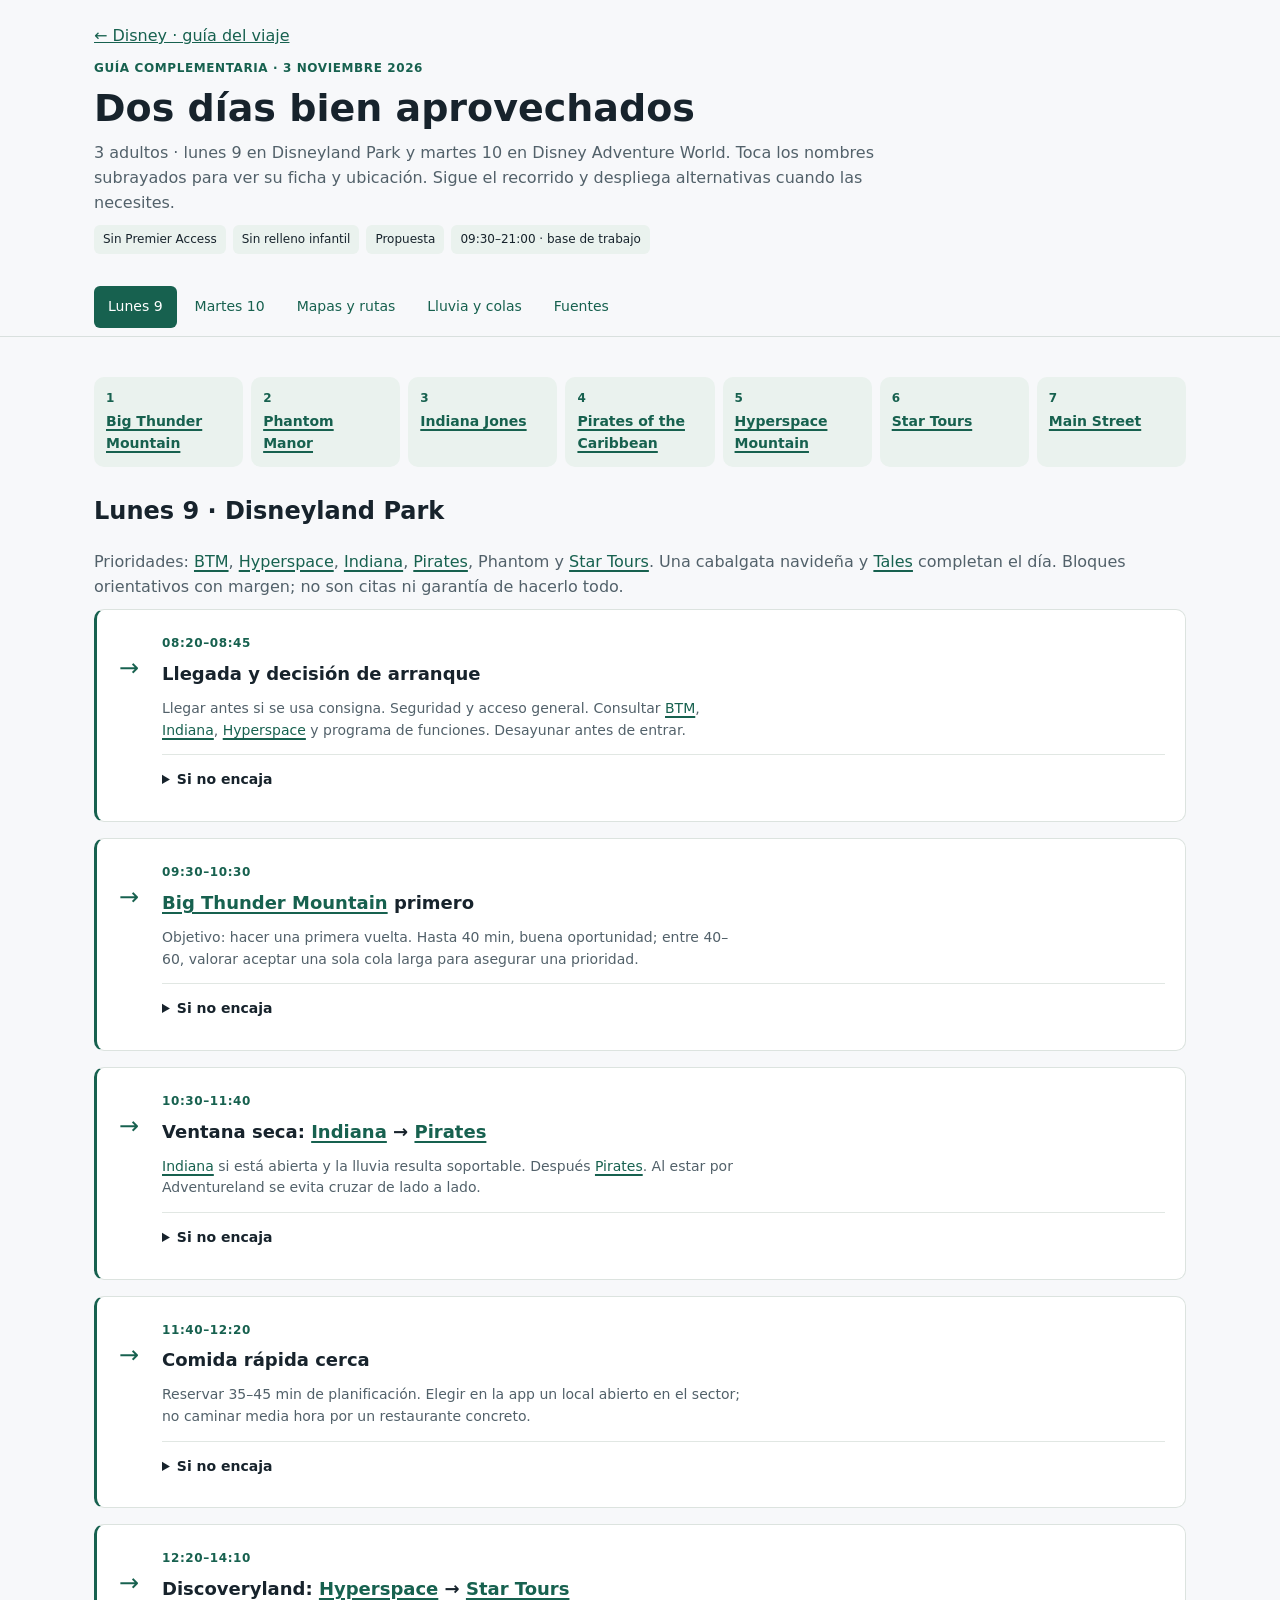
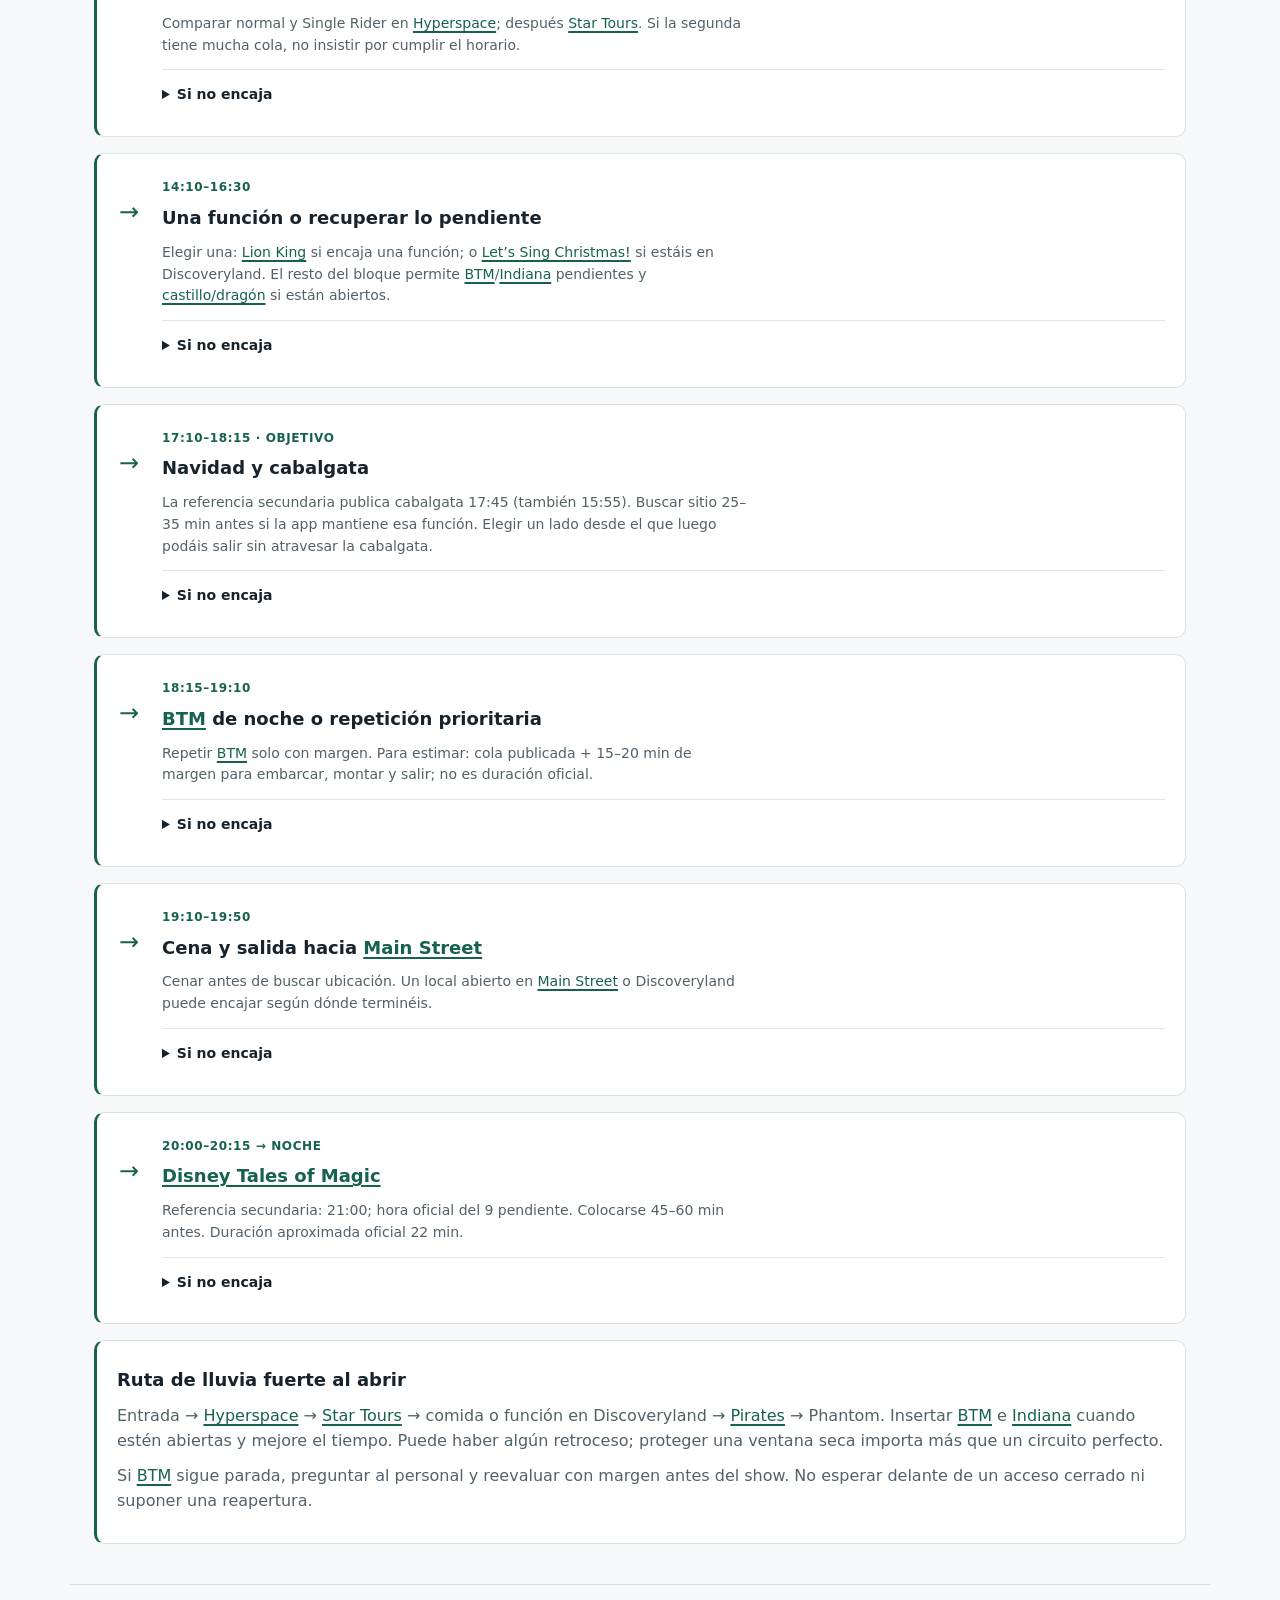
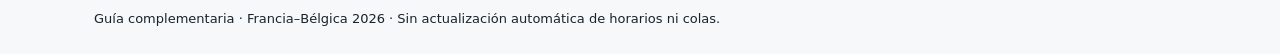
==== commit 89e4913d: "Simplifica guía Disney para móvil y añade fichas de lugares con Maps" ====
--- a/docs/disney-guia-completa.html
+++ b/docs/disney-guia-completa.html
@@ -1,9 +1,8 @@
 <!doctype html><html lang="es"><head><meta charset="utf-8"><meta name="viewport" content="width=device-width,initial-scale=1"><meta name="theme-color" content="#17614f"><title>Disney · Guía completa para adultos · 9–10 noviembre</title><style>
 :root{font-family:system-ui,sans-serif;color:#17232c;background:#f7f8fa;line-height:1.55;--g:#17614f}*{box-sizing:border-box}body{margin:0}a{color:var(--g)}a,button,summary{touch-action:manipulation}a:focus-visible,button:focus-visible,input:focus-visible,select:focus-visible,summary:focus-visible{outline:3px solid #b87919;outline-offset:3px}header,main,footer{max-width:1140px;margin:auto;padding:24px}h1{font-size:clamp(26px,5vw,38px);line-height:1.15;margin:10px 0}h2{font-size:24px}h3{font-size:18px;margin:5px 0}p{margin:10px 0;color:#52616a}.eyebrow{font-size:12px;text-transform:uppercase;letter-spacing:.05em;color:var(--g);font-weight:700}.small{font-size:13px}.lead{max-width:780px}nav{position:sticky;top:0;background:#f7f8faf5;backdrop-filter:blur(8px);border-bottom:1px solid #d9e0de;z-index:3;display:flex;gap:4px;padding:8px max(16px,calc((100vw - 1092px)/2));overflow-x:auto}nav a{white-space:nowrap;padding:10px 14px;text-decoration:none;border-radius:6px;font-size:14px}nav a[aria-current]{background:var(--g);color:white}section[hidden]{display:none}.grid{display:grid;grid-template-columns:1fr 1fr;gap:16px}article,.card{background:white;border:1px solid #dce3df;border-radius:10px;padding:20px;margin-bottom:16px}article{border-left:3px solid var(--g)}.callout{background:#faf1dd;border-left:4px solid #ae7a19;padding:16px;border-radius:7px;margin:16px 0}.pills{display:flex;gap:7px;flex-wrap:wrap}.pill{font-size:12px;background:#eaf2ee;padding:5px 9px;border-radius:6px}details{border-top:1px solid #e1e7e3;margin-top:13px;padding-top:4px}summary{cursor:pointer;font-size:14px;font-weight:650;padding:10px 0}.link{display:block;padding:12px 0;border-bottom:1px solid #e1e7e3;text-decoration:none}.button,button{display:inline-block;border:1px solid var(--g);background:var(--g);color:white;border-radius:6px;text-decoration:none;padding:11px 15px;font:inherit;cursor:pointer}.secondary{background:white;color:var(--g)}.table-scroll{overflow:auto}table{width:100%;border-collapse:collapse;font-size:14px}td,th{padding:12px;text-align:left;border-bottom:1px solid #dce3df;vertical-align:top}th{background:#eaf2ee}label{display:block;margin:10px 0;font-weight:600;font-size:14px}select,input{font:inherit;max-width:100%;padding:10px;border:1px solid #9baaa2;border-radius:5px}input[type=number]{width:100px}#advice{background:#eaf2ee;padding:16px;border-radius:6px}.check{display:flex;gap:12px;align-items:start;font-weight:400;min-height:44px}.check input{margin-top:6px;width:19px;height:19px}svg{width:100%;height:auto}footer{font-size:13px;border-top:1px solid #ddd}.sources li{margin-bottom:16px}img{max-width:100%;height:auto}@media(max-width:700px){header,main,footer{padding:18px}.grid{grid-template-columns:1fr}article,.card{padding:16px}nav{padding:6px 10px}nav a{padding:10px 11px}h2{font-size:21px}}@media print{nav,button{display:none!important}section[hidden]{display:block!important}header,main,footer{max-width:none}article{break-inside:avoid}.grid{display:block}}
-</style></head><body><header><a href="./#/disney">← Disney · guía del viaje</a><p class="eyebrow">Guía complementaria · 3 noviembre 2026</p><h1>Dos días bien aprovechados</h1><p class="lead">3 adultos · lunes 9 en Disneyland Park y martes 10 en Disney Adventure World. Sensaciones, ambientación, Navidad y buenos espectáculos; circuito flexible con plan de lluvia.</p><div class="pills"><span class="pill">Sin Premier Access</span><span class="pill">Sin relleno infantil</span><span class="pill">Propuesta</span><span class="pill">09:30–21:00 · base de trabajo</span></div></header><nav aria-label="Guía completa"><a href="#ahora">En marcha</a><a href="#lunes">Lunes 9</a><a href="#martes">Martes 10</a><a href="#mapas">Mapas y rutas</a><a href="#criterios">Lluvia y colas</a><a href="#fuentes">Fuentes</a></nav><main><section id="ahora"><h2>Lo que necesitas al entrar</h2><div class="callout"><strong>Revisar las funciones en la app antes de fijar la tarde.</strong><p>Referencia secundaria: Tales 21:00 y Cascade 20:50. Las sesiones exactas del 9–10 siguen pendientes de confirmación oficial; esta guía termina cada noche en un parque y no intenta ver ambos shows.</p></div><div class="grid"><article><h3>Lunes: aprovechar la ventana seca</h3><p>BTM primero si funciona; Indiana cuando permita la lluvia. Con lluvia fuerte, Discoveryland primero, Pirates y Phantom como refugios. Ajustar el circuito al tiempo real.</p><a class="button" href="#lunes">Ver lunes</a></article><article><h3>Martes: tres atracciones y teatro</h3><p>Tower → Flight Force → Ratatouille. Después Mickey, TOGETHER, paseo navideño y repeticiones. No gastar la primera hora en Arendelle.</p><a class="button" href="#martes">Ver martes</a></article></div><article><h3>¿Compensa esta cola?</h3><p>Introduce la espera que ves ahora. Comparación con vuestros criterios; no consulta colas en directo.</p><label>Atracción <select id="ride"><option value="btm">Big Thunder Mountain</option><option value="phantom">Phantom Manor</option><option value="indiana">Indiana Jones and the Temple of Peril</option><option value="pirates">Pirates of the Caribbean</option><option value="hyper">Star Wars Hyperspace Mountain</option><option value="tours">Star Tours: The Adventures Continue</option><option value="tower">The Twilight Zone Tower of Terror</option><option value="flight">Avengers Assemble: Flight Force</option><option value="rat">Ratatouille: The Adventure</option></select></label><label>Espera normal (min) <input id="wait" type="number" min="0" max="240" value="30"></label><label class="check"><input id="done" type="checkbox">Ya la hemos hecho: buscamos repetir</label><label class="check"><input id="storm" type="checkbox">Lluvia fuerte, viento o cierre meteorológico</label><label>Minutos hasta la próxima cita (opcional) <input id="left" type="number" min="0" max="720" placeholder="90"></label><button id="assess" type="button">Valorar cola</button><p id="advice" role="status" aria-live="polite"></p><p class="small">La cita es vuestra hora de llegada al show, no su inicio. Usamos 25 min de margen para experiencia y salida; es una estimación y no incluye traslados largos.</p></article><article><h3>Prioridades hechas</h3><p>Se guarda solo en este navegador si el almacenamiento está disponible; no sincroniza entre móviles.</p><label class="check"><input type="checkbox" data-check="btm">Big Thunder Mountain</label><label class="check"><input type="checkbox" data-check="phantom">Phantom Manor</label><label class="check"><input type="checkbox" data-check="indiana">Indiana Jones and the Temple of Peril</label><label class="check"><input type="checkbox" data-check="pirates">Pirates of the Caribbean</label><label class="check"><input type="checkbox" data-check="hyper">Star Wars Hyperspace Mountain</label><label class="check"><input type="checkbox" data-check="tours">Star Tours: The Adventures Continue</label><label class="check"><input type="checkbox" data-check="tower">The Twilight Zone Tower of Terror</label><label class="check"><input type="checkbox" data-check="flight">Avengers Assemble: Flight Force</label><label class="check"><input type="checkbox" data-check="rat">Ratatouille: The Adventure</label><button id="reset" class="secondary" type="button">Reiniciar lista</button></article><article><h3>Salir preparados de Torcy</h3><p>Entradas completas, app, batería externa, impermeable, calzado probado para agua y calcetines secos. Llevar abrigo nocturno; no dejarlo en consigna si lo necesitaréis antes de salir. Desayunar antes de los controles.</p><p>RER A hacia Marne-la-Vallée–Chessy; comprobar el panel de paradas. Referencia 12–15 min de tren desde Torcy, más espera, paseo y seguridad. Confirmar tren de vuelta para cada fecha.</p><a href="./#/disney/transporte">Transporte</a> · <a href="./#/disney/consignas">Consignas</a> · <a href="./#/disney/tiempo">Tiempo actualizado</a></article></section><section id="lunes"><h2>Lunes 9 · Disneyland Park</h2><p>Prioridades: BTM, Hyperspace, Indiana, Pirates, Phantom y Star Tours. Una cabalgata navideña y Tales completan el día. Bloques orientativos con margen; no son citas ni garantía de hacerlo todo.</p><article><span class="eyebrow">08:20–08:45</span><h3>Llegada y decisión de arranque</h3><p>Llegar antes si se usa consigna. Seguridad y acceso general. Consultar BTM, Indiana, Hyperspace y programa de funciones. Desayunar antes de entrar.</p><details><summary>Si no encaja</summary><p>Si BTM está operativa y el tiempo permite exteriores, comenzar por Frontierland. Si está cerrada o hay lluvia fuerte, activar ruta de lluvia por Discoveryland.</p></details></article><article><span class="eyebrow">09:30–10:30</span><h3>Big Thunder Mountain primero</h3><p>Objetivo: hacer una primera vuelta. Hasta 40 min, buena oportunidad; entre 40–60, valorar aceptar una sola cola larga para asegurar una prioridad.</p><details><summary>Si no encaja</summary><p>Más de 60 min o avería: Phantom Manor si está a 25 min o menos, y nueva consulta al salir. Si sigue imposible, continuar el circuito; no esperar parado a una reapertura.</p></details></article><article><span class="eyebrow">10:30–11:40</span><h3>Ventana seca: Indiana → Pirates</h3><p>Indiana si está abierta y la lluvia resulta soportable. Después Pirates. Al estar por Adventureland se evita cruzar de lado a lado.</p><details><summary>Si no encaja</summary><p>Si el bloque no cabe, hacer la prioridad disponible y dejar la otra para 14:00–16:00. Lluvia fuerte: Pirates primero; Indiana queda pendiente de una ventana seca.</p></details></article><article><span class="eyebrow">11:40–12:20</span><h3>Comida rápida cerca</h3><p>Reservar 35–45 min de planificación. Elegir en la app un local abierto en el sector; no caminar media hora por un restaurante concreto.</p><details><summary>Si no encaja</summary><p>Si solo hay colas largas de comida, tomar algo breve y desplazar la comida principal a después de las 14:00. No hay reserva en Captain Jack’s.</p></details></article><article><span class="eyebrow">12:20–14:10</span><h3>Discoveryland: Hyperspace → Star Tours</h3><p>Comparar normal y Single Rider en Hyperspace; después Star Tours. Si la segunda tiene mucha cola, no insistir por cumplir el horario.</p><details><summary>Si no encaja</summary><p>Este bloque puede intercambiarse con toda la mañana en caso de lluvia intensa. Mantener los dos sectores completos reduce caminatas.</p></details></article><article><span class="eyebrow">14:10–16:30</span><h3>Una función o recuperar lo pendiente</h3><p>Elegir una: Lion King si encaja una función; o Let’s Sing Christmas! si estáis en Discoveryland. El resto del bloque permite BTM/Indiana pendientes y castillo/dragón si están abiertos.</p><details><summary>Si no encaja</summary><p>Con mucha lluvia elegir teatro y pausa caliente. No encadenar tres funciones si quedan atracciones prioritarias sin hacer.</p></details></article><article><span class="eyebrow">17:10–18:15 · objetivo</span><h3>Navidad y cabalgata</h3><p>La referencia secundaria publica cabalgata 17:45 (también 15:55). Buscar sitio 25–35 min antes si la app mantiene esa función. Elegir un lado desde el que luego podáis salir sin atravesar la cabalgata.</p><details><summary>Si no encaja</summary><p>Si 17:45 cambia o se cancela, conservar pausa/ambientación y recuperar atracciones. El árbol encendido y Main Street siguen mereciendo el paseo; horario del encendido por consultar.</p></details></article><article><span class="eyebrow">18:15–19:10</span><h3>BTM de noche o repetición prioritaria</h3><p>Repetir BTM solo con margen. Para estimar: cola publicada + 15–20 min de margen para embarcar, montar y salir; no es duración oficial.</p><details><summary>Si no encaja</summary><p>Si compromete cena o colocación del show, omitir repetición. Si BTM no se hizo, puede merecer cambiar una parte de Navidad por ella, de forma consciente.</p></details></article><article><span class="eyebrow">19:10–19:50</span><h3>Cena y salida hacia Main Street</h3><p>Cenar antes de buscar ubicación. Un local abierto en Main Street o Discoveryland puede encajar según dónde terminéis.</p><details><summary>Si no encaja</summary><p>No recoger una mochila en una consigna lejana justo antes del show. Abrigo, batería y protección de lluvia con vosotros.</p></details></article><article><span class="eyebrow">20:00–20:15 → noche</span><h3>Disney Tales of Magic</h3><p>Referencia secundaria: 21:00; hora oficial del 9 pendiente. Colocarse 45–60 min antes. Duración aproximada oficial 22 min.</p><details><summary>Si no encaja</summary><p>Con cancelación confirmada: consultar atracciones aún abiertas y servicio de vuelta. No asumir que se pueda reentrar al parque después de su cierre.</p></details></article><article><h3>Ruta de lluvia fuerte al abrir</h3><p>Entrada → Hyperspace → Star Tours → comida o función en Discoveryland → Pirates → Phantom. Insertar BTM e Indiana cuando estén abiertas y mejore el tiempo. Puede haber algún retroceso; proteger una ventana seca importa más que un circuito perfecto.</p><p>Si BTM sigue parada, preguntar al personal y reevaluar con margen antes del show. No esperar delante de un acceso cerrado ni suponer una reapertura.</p></article></section><section id="martes"><h2>Martes 10 · Disney Adventure World</h2><p>Tower, Flight Force y Ratatouille primero. Añadir teatro y el lago, sin Frozen Ever After. Si se termina pronto, repetir lo que más os guste con cola favorable.</p><article><span class="eyebrow">08:35–09:30</span><h3>Acceso a Adventure World</h3><p>Seguridad y acceso general; comprobar Tower, Flight Force, Ratatouille y funciones. El paseo hasta el fondo del parque puede esperar.</p><details><summary>Si no encaja</summary><p>No gastar la primera hora en Arendelle: Frozen Ever After está descartada.</p></details></article><article><span class="eyebrow">09:30–10:20</span><h3>Tower of Terror</h3><p>Hasta 30 min, entrar. Entre 30–45, puede compensar asegurar una prioridad. Si marca más o está parada, Flight Force primero.</p><details><summary>Si no encaja</summary><p>Consultar Tower al terminar Flight Force. No dar por hecho que una apertura de las 09:30 empieza con cola vacía.</p></details></article><article><span class="eyebrow">10:20–11:40</span><h3>Flight Force → Ratatouille</h3><p>Usar Single Rider solo si mejora la espera. Si Ratatouille tiene una cola alta, moverla a última tarde y preservar tiempo para los teatros.</p><details><summary>Si no encaja</summary><p>No repetir Flight Force ahora si no se han hecho las otras prioridades. Si el orden real se invierte por Tower, continuar por el sector más cercano.</p></details></article><article><span class="eyebrow">11:40–12:25</span><h3>Comida rápida</h3><p>Stark Factory si está abierto y encaja con la zona; consultar carta y horario en app. Si ya estáis en Rémy, elegir local abierto cercano.</p><details><summary>Si no encaja</summary><p>Chez Rémy y PYM no están reservados: una comida de mesa/buffet puede ocupar 75–90 min de planificación y sustituir una función.</p></details></article><article><span class="eyebrow">12:30–15:15</span><h3>Teatros de adultos y pausa seca</h3><p>Objetivo una función de Mickey and the Magician y, si encaja, TOGETHER. Referencias secundarias útiles: Mickey 14:05; TOGETHER 15:40. Son opciones a confirmar, no compromisos.</p><details><summary>Si no encaja</summary><p>Llegar 25–35 min antes; con lluvia puede llenarse antes. Si no entráis, tomar la siguiente función sin hacer cola indefinida. Elegir solo uno si faltan atracciones.</p></details></article><article><span class="eyebrow">15:15–17:00</span><h3>Adventure Way y Arendelle</h3><p>Paseo por jardines y lago durante una ventana seca. Ambientación navideña de Arendelle sin entrar en Frozen Ever After.</p><details><summary>Si no encaja</summary><p>Si llueve fuerte, cambiar por TOGETHER, repetir interior cercano o una pausa caliente. El paseo no obliga a dar una vuelta completa al lago.</p></details></article><article><span class="eyebrow">17:00–18:40</span><h3>Recuperaciones y repeticiones</h3><p>Tower, Flight Force o Ratatouille según pendientes. Solo considerar otro parque si ya se completaron las prioridades aquí y hay un objetivo concreto.</p><details><summary>Si no encaja</summary><p>Para cruce reservar 45–60 min solo para salir, caminar y volver a entrar, más cola y atracción. Preferencia de esta guía: permanecer en Adventure World.</p></details></article><article><span class="eyebrow">18:40–19:25</span><h3>Cena temprana</h3><p>Después empezar el paseo al lago. Última revisión de hora y posible adaptación/cancelación por viento.</p><details><summary>Si no encaja</summary><p>No esperar a las 20:00 para pedir comida si queréis buena ubicación en el lago.</p></details></article><article><span class="eyebrow">19:50–20:05 → noche</span><h3>Disney Cascade of Lights</h3><p>Referencia secundaria: 20:50, NO 21:00 como en la hipótesis antigua; pendiente de app para el 10. Duración oficial aproximada 16 min.</p><details><summary>Si no encaja</summary><p>No intentar ver también Tales. Si el horario real cambia, desplazar cena y colocación; la hora de cierre del parque no demuestra la hora del show.</p></details></article><article><h3>Si sobra tiempo</h3><p>Elegir una repetición de vuestra favorita, TOGETHER si aún no se hizo y tiene función, o un paseo por Arendelle con luz y después iluminada. Si no os interesa el teatro, dedicar ese bloque a Tower/Flight Force. Evitar cambiar de parque sin una prioridad concreta pendiente.</p></article></section><section id="mapas"><h2>Recorridos visuales y navegación</h2><p>Esquemas nuevos para orientarse por zonas y orden de visita, con enlaces de Google por etapas. Los planos anteriores se conservan debajo; sirven de base más detallada.</p><div class="grid"><article><h3>Lunes · circuito base</h3><svg viewBox="0 0 700 715" role="img" aria-label="Esquema del día 1, orden entre zonas sin escala"><defs><marker id="arrow1" viewBox="0 0 10 10" refX="9" refY="5" markerWidth="5" markerHeight="5" orient="auto"><path d="M0 0L10 5L0 10Z" fill="#17614f"/></marker></defs><rect width="700" height="715" rx="20" fill="#f7f8fa"/><rect x="40" y="340" width="230" height="240" rx="25" fill="#f2e5d3"/><text x="50" y="365" fill="#56656d" font-size="15">Frontierland</text><rect x="40" y="85" width="270" height="235" rx="25" fill="#e0eee0"/><text x="50" y="110" fill="#56656d" font-size="15">Adventureland</text><rect x="330" y="85" width="180" height="170" rx="25" fill="#eee3f4"/><text x="340" y="110" fill="#56656d" font-size="15">Fantasyland</text><rect x="435" y="270" width="220" height="200" rx="25" fill="#dfeaf6"/><text x="445" y="295" fill="#56656d" font-size="15">Discoveryland</text><path d="M340 650L170 400" stroke="#17614f" stroke-width="4" fill="none" opacity=".65" marker-end="url(#arrow1)"/><path d="M170 400L100 520" stroke="#17614f" stroke-width="4" fill="none" opacity=".65" marker-end="url(#arrow1)"/><path d="M100 520L100 220" stroke="#17614f" stroke-width="4" fill="none" opacity=".65" marker-end="url(#arrow1)"/><path d="M100 220L260 130" stroke="#17614f" stroke-width="4" fill="none" opacity=".65" marker-end="url(#arrow1)"/><path d="M260 130L550 370" stroke="#17614f" stroke-width="4" fill="none" opacity=".65" marker-end="url(#arrow1)"/><path d="M550 370L550 220" stroke="#17614f" stroke-width="4" fill="none" opacity=".65" marker-end="url(#arrow1)"/><path d="M550 220L340 490" stroke="#17614f" stroke-width="4" fill="none" opacity=".65" marker-end="url(#arrow1)"/><a href="https://www.google.com/maps/search/?api=1&amp;query=Entrada%2C+Disneyland+Paris" target="_blank" rel="noopener"><circle cx="340" cy="650" r="19" fill="#17614f"/><text x="340" y="656" text-anchor="middle" fill="white" font-size="18">E</text><rect x="260" y="674" width="160" height="25" rx="5" fill="white"/><text x="340" y="691" text-anchor="middle" font-size="14" fill="#17232c">Entrada</text></a><a href="https://www.google.com/maps/search/?api=1&amp;query=Big+Thunder+Mountain%2C+Disneyland+Paris" target="_blank" rel="noopener"><circle cx="170" cy="400" r="19" fill="#17614f"/><text x="170" y="406" text-anchor="middle" fill="white" font-size="18">1</text><rect x="90" y="424" width="160" height="25" rx="5" fill="white"/><text x="170" y="441" text-anchor="middle" font-size="14" fill="#17232c">Big Thunder</text></a><a href="https://www.google.com/maps/search/?api=1&amp;query=Phantom+Manor%2C+Disneyland+Paris" target="_blank" rel="noopener"><circle cx="100" cy="520" r="19" fill="#17614f"/><text x="100" y="526" text-anchor="middle" fill="white" font-size="18">2</text><rect x="20" y="544" width="160" height="25" rx="5" fill="white"/><text x="100" y="561" text-anchor="middle" font-size="14" fill="#17232c">Phantom Manor</text></a><a href="https://www.google.com/maps/search/?api=1&amp;query=Indiana+Jones+and+the+Temple+of+Peril%2C+Disneyland+Paris" target="_blank" rel="noopener"><circle cx="100" cy="220" r="19" fill="#17614f"/><text x="100" y="226" text-anchor="middle" fill="white" font-size="18">3</text><rect x="20" y="244" width="160" height="25" rx="5" fill="white"/><text x="100" y="261" text-anchor="middle" font-size="14" fill="#17232c">Indiana Jones</text></a><a href="https://www.google.com/maps/search/?api=1&amp;query=Pirates+of+the+Caribbean%2C+Disneyland+Paris" target="_blank" rel="noopener"><circle cx="260" cy="130" r="19" fill="#17614f"/><text x="260" y="136" text-anchor="middle" fill="white" font-size="18">4</text><rect x="180" y="154" width="160" height="25" rx="5" fill="white"/><text x="260" y="171" text-anchor="middle" font-size="14" fill="#17232c">Pirates</text></a><a href="https://www.google.com/maps/search/?api=1&amp;query=Star+Wars+Hyperspace+Mountain%2C+Disneyland+Paris" target="_blank" rel="noopener"><circle cx="550" cy="370" r="19" fill="#17614f"/><text x="550" y="376" text-anchor="middle" fill="white" font-size="18">5</text><rect x="470" y="394" width="160" height="25" rx="5" fill="white"/><text x="550" y="411" text-anchor="middle" font-size="14" fill="#17232c">Hyperspace</text></a><a href="https://www.google.com/maps/search/?api=1&amp;query=Star+Tours%2C+Disneyland+Paris" target="_blank" rel="noopener"><circle cx="550" cy="220" r="19" fill="#17614f"/><text x="550" y="226" text-anchor="middle" fill="white" font-size="18">6</text><rect x="470" y="244" width="160" height="25" rx="5" fill="white"/><text x="550" y="261" text-anchor="middle" font-size="14" fill="#17232c">Star Tours</text></a><a href="https://www.google.com/maps/search/?api=1&amp;query=Central+Plaza%2C+Disneyland+Paris" target="_blank" rel="noopener"><circle cx="340" cy="490" r="19" fill="#17614f"/><text x="340" y="496" text-anchor="middle" fill="white" font-size="18">7</text><rect x="260" y="514" width="160" height="25" rx="5" fill="white"/><text x="340" y="531" text-anchor="middle" font-size="14" fill="#17232c">Main Street / show</text></a></svg><p class="small">Esquema propio de disposición aproximada y sin escala. Las líneas indican el orden entre zonas, no caminos ni entradas de cola. Toca los puntos para localizarlos.</p><details><summary>Etapas a pie en Google Maps</summary><a class="link" href="https://www.google.com/maps/dir/?api=1&amp;origin=Entrada%2C+Disneyland+Paris&amp;destination=Big+Thunder+Mountain%2C+Disneyland+Paris&amp;travelmode=walking" target="_blank" rel="noopener">Entrada → Big Thunder ↗</a><a class="link" href="https://www.google.com/maps/dir/?api=1&amp;origin=Big+Thunder+Mountain%2C+Disneyland+Paris&amp;destination=Phantom+Manor%2C+Disneyland+Paris&amp;travelmode=walking" target="_blank" rel="noopener">Big Thunder → Phantom Manor ↗</a><a class="link" href="https://www.google.com/maps/dir/?api=1&amp;origin=Phantom+Manor%2C+Disneyland+Paris&amp;destination=Indiana+Jones+and+the+Temple+of+Peril%2C+Disneyland+Paris&amp;travelmode=walking" target="_blank" rel="noopener">Phantom Manor → Indiana Jones ↗</a><a class="link" href="https://www.google.com/maps/dir/?api=1&amp;origin=Indiana+Jones+and+the+Temple+of+Peril%2C+Disneyland+Paris&amp;destination=Pirates+of+the+Caribbean%2C+Disneyland+Paris&amp;travelmode=walking" target="_blank" rel="noopener">Indiana Jones → Pirates ↗</a><a class="link" href="https://www.google.com/maps/dir/?api=1&amp;origin=Pirates+of+the+Caribbean%2C+Disneyland+Paris&amp;destination=Star+Wars+Hyperspace+Mountain%2C+Disneyland+Paris&amp;travelmode=walking" target="_blank" rel="noopener">Pirates → Hyperspace ↗</a><a class="link" href="https://www.google.com/maps/dir/?api=1&amp;origin=Star+Wars+Hyperspace+Mountain%2C+Disneyland+Paris&amp;destination=Star+Tours%2C+Disneyland+Paris&amp;travelmode=walking" target="_blank" rel="noopener">Hyperspace → Star Tours ↗</a><a class="link" href="https://www.google.com/maps/dir/?api=1&amp;origin=Star+Tours%2C+Disneyland+Paris&amp;destination=Central+Plaza%2C+Disneyland+Paris&amp;travelmode=walking" target="_blank" rel="noopener">Star Tours → Main Street / show ↗</a><p>Google puede desconocer senderos y entradas internos. Si propone rodeos, salir del parque o pasos cerrados, seguir app oficial y señalización.</p></details></article><article><h3>Martes · circuito base</h3><svg viewBox="0 0 700 715" role="img" aria-label="Esquema del día 2, orden entre zonas sin escala"><defs><marker id="arrow2" viewBox="0 0 10 10" refX="9" refY="5" markerWidth="5" markerHeight="5" orient="auto"><path d="M0 0L10 5L0 10Z" fill="#17614f"/></marker></defs><rect width="700" height="715" rx="20" fill="#f7f8fa"/><rect x="40" y="330" width="210" height="150" rx="25" fill="#e0eee0"/><text x="50" y="355" fill="#56656d" font-size="15">Avengers Campus</text><rect x="55" y="175" width="225" height="145" rx="25" fill="#f2e5d3"/><text x="65" y="200" fill="#56656d" font-size="15">Worlds of Pixar</text><rect x="255" y="385" width="360" height="205" rx="25" fill="#eee3f4"/><text x="265" y="410" fill="#56656d" font-size="15">World Premiere</text><rect x="290" y="145" width="230" height="155" rx="25" fill="#dfeaf6"/><text x="300" y="170" fill="#56656d" font-size="15">Adventure Bay</text><path d="M340 650L300 440" stroke="#17614f" stroke-width="4" fill="none" opacity=".65" marker-end="url(#arrow2)"/><path d="M300 440L120 400" stroke="#17614f" stroke-width="4" fill="none" opacity=".65" marker-end="url(#arrow2)"/><path d="M120 400L170 250" stroke="#17614f" stroke-width="4" fill="none" opacity=".65" marker-end="url(#arrow2)"/><path d="M170 250L530 530" stroke="#17614f" stroke-width="4" fill="none" opacity=".65" marker-end="url(#arrow2)"/><path d="M530 530L350 330" stroke="#17614f" stroke-width="4" fill="none" opacity=".65" marker-end="url(#arrow2)"/><path d="M350 330L350 85" stroke="#17614f" stroke-width="4" fill="none" opacity=".65" marker-end="url(#arrow2)"/><path d="M350 85L360 215" stroke="#17614f" stroke-width="4" fill="none" opacity=".65" marker-end="url(#arrow2)"/><a href="https://www.google.com/maps/search/?api=1&amp;query=Disney+Adventure+World+entrance%2C+Disneyland+Paris" target="_blank" rel="noopener"><circle cx="340" cy="650" r="19" fill="#17614f"/><text x="340" y="656" text-anchor="middle" fill="white" font-size="18">E</text><rect x="260" y="674" width="160" height="25" rx="5" fill="white"/><text x="340" y="691" text-anchor="middle" font-size="14" fill="#17232c">Entrada</text></a><a href="https://www.google.com/maps/search/?api=1&amp;query=The+Twilight+Zone+Tower+of+Terror%2C+Disneyland+Paris" target="_blank" rel="noopener"><circle cx="300" cy="440" r="19" fill="#17614f"/><text x="300" y="446" text-anchor="middle" fill="white" font-size="18">1</text><rect x="220" y="464" width="160" height="25" rx="5" fill="white"/><text x="300" y="481" text-anchor="middle" font-size="14" fill="#17232c">Tower</text></a><a href="https://www.google.com/maps/search/?api=1&amp;query=Avengers+Assemble+Flight+Force%2C+Disneyland+Paris" target="_blank" rel="noopener"><circle cx="120" cy="400" r="19" fill="#17614f"/><text x="120" y="406" text-anchor="middle" fill="white" font-size="18">2</text><rect x="40" y="424" width="160" height="25" rx="5" fill="white"/><text x="120" y="441" text-anchor="middle" font-size="14" fill="#17232c">Flight Force</text></a><a href="https://www.google.com/maps/search/?api=1&amp;query=Ratatouille+The+Adventure%2C+Disneyland+Paris" target="_blank" rel="noopener"><circle cx="170" cy="250" r="19" fill="#17614f"/><text x="170" y="256" text-anchor="middle" fill="white" font-size="18">3</text><rect x="90" y="274" width="160" height="25" rx="5" fill="white"/><text x="170" y="291" text-anchor="middle" font-size="14" fill="#17232c">Ratatouille</text></a><a href="https://www.google.com/maps/search/?api=1&amp;query=Animagique+Theater%2C+Disneyland+Paris" target="_blank" rel="noopener"><circle cx="530" cy="530" r="19" fill="#17614f"/><text x="530" y="536" text-anchor="middle" fill="white" font-size="18">4</text><rect x="450" y="554" width="160" height="25" rx="5" fill="white"/><text x="530" y="571" text-anchor="middle" font-size="14" fill="#17232c">Mickey / teatro</text></a><a href="https://www.google.com/maps/search/?api=1&amp;query=Adventure+Way%2C+Disneyland+Paris" target="_blank" rel="noopener"><circle cx="350" cy="330" r="19" fill="#17614f"/><text x="350" y="336" text-anchor="middle" fill="white" font-size="18">5</text><rect x="270" y="354" width="160" height="25" rx="5" fill="white"/><text x="350" y="371" text-anchor="middle" font-size="14" fill="#17232c">Adventure Way</text></a><a href="https://www.google.com/maps/search/?api=1&amp;query=World+of+Frozen+Arendelle%2C+Disneyland+Paris" target="_blank" rel="noopener"><circle cx="350" cy="85" r="19" fill="#17614f"/><text x="350" y="91" text-anchor="middle" fill="white" font-size="18">6</text><rect x="270" y="109" width="160" height="25" rx="5" fill="white"/><text x="350" y="126" text-anchor="middle" font-size="14" fill="#17232c">Arendelle</text></a><a href="https://www.google.com/maps/search/?api=1&amp;query=Adventure+Bay%2C+Disneyland+Paris" target="_blank" rel="noopener"><circle cx="360" cy="215" r="19" fill="#17614f"/><text x="360" y="221" text-anchor="middle" fill="white" font-size="18">7</text><rect x="280" y="239" width="160" height="25" rx="5" fill="white"/><text x="360" y="256" text-anchor="middle" font-size="14" fill="#17232c">Lago / show</text></a></svg><p class="small">Esquema propio de disposición aproximada y sin escala. Las líneas indican el orden entre zonas, no caminos ni entradas de cola. Toca los puntos para localizarlos.</p><details><summary>Etapas a pie en Google Maps</summary><a class="link" href="https://www.google.com/maps/dir/?api=1&amp;origin=Disney+Adventure+World+entrance%2C+Disneyland+Paris&amp;destination=The+Twilight+Zone+Tower+of+Terror%2C+Disneyland+Paris&amp;travelmode=walking" target="_blank" rel="noopener">Entrada → Tower ↗</a><a class="link" href="https://www.google.com/maps/dir/?api=1&amp;origin=The+Twilight+Zone+Tower+of+Terror%2C+Disneyland+Paris&amp;destination=Avengers+Assemble+Flight+Force%2C+Disneyland+Paris&amp;travelmode=walking" target="_blank" rel="noopener">Tower → Flight Force ↗</a><a class="link" href="https://www.google.com/maps/dir/?api=1&amp;origin=Avengers+Assemble+Flight+Force%2C+Disneyland+Paris&amp;destination=Ratatouille+The+Adventure%2C+Disneyland+Paris&amp;travelmode=walking" target="_blank" rel="noopener">Flight Force → Ratatouille ↗</a><a class="link" href="https://www.google.com/maps/dir/?api=1&amp;origin=Ratatouille+The+Adventure%2C+Disneyland+Paris&amp;destination=Animagique+Theater%2C+Disneyland+Paris&amp;travelmode=walking" target="_blank" rel="noopener">Ratatouille → Mickey / teatro ↗</a><a class="link" href="https://www.google.com/maps/dir/?api=1&amp;origin=Animagique+Theater%2C+Disneyland+Paris&amp;destination=Adventure+Way%2C+Disneyland+Paris&amp;travelmode=walking" target="_blank" rel="noopener">Mickey / teatro → Adventure Way ↗</a><a class="link" href="https://www.google.com/maps/dir/?api=1&amp;origin=Adventure+Way%2C+Disneyland+Paris&amp;destination=World+of+Frozen+Arendelle%2C+Disneyland+Paris&amp;travelmode=walking" target="_blank" rel="noopener">Adventure Way → Arendelle ↗</a><a class="link" href="https://www.google.com/maps/dir/?api=1&amp;origin=World+of+Frozen+Arendelle%2C+Disneyland+Paris&amp;destination=Adventure+Bay%2C+Disneyland+Paris&amp;travelmode=walking" target="_blank" rel="noopener">Arendelle → Lago / show ↗</a><p>Google puede desconocer senderos y entradas internos. Si propone rodeos, salir del parque o pasos cerrados, seguir app oficial y señalización.</p></details></article></div><div class="grid"><article><h3>Plano anterior · Disneyland</h3><a href="assets/planos/disneyland-9.jpg" target="_blank" rel="noopener"><img src="assets/planos/disneyland-9.jpg" alt="Plano anterior · Disneyland, recorrido numerado" loading="lazy"></a></article><article><h3>Plano anterior · Adventure World</h3><a href="assets/planos/adventure-10.jpg" target="_blank" rel="noopener"><img src="assets/planos/adventure-10.jpg" alt="Plano anterior · Adventure World, recorrido numerado" loading="lazy"></a></article></div><p>Los planos anteriores conservan atribución © Disney / JulieEars. El folleto PDF retirado no se reincorpora. Para senderos y accesos reales, utilizar el mapa de la app oficial y los carteles.</p></section><section id="criterios"><h2>Elegir bien con lluvia, colas y Navidad</h2><article><h3>Estos dos días</h3><p>Consulta meteorológica del 3/11 para Chessy, Seine-et-Marne: lunes con lluvia/llovizna por la mañana y unos 10–11 °C; martes con mejoría y unos 9–13 °C. Tendencia, no horario de lluvia garantizado: revisar 24–48 h antes y al salir.</p><p>Son lunes y martes, pero ya es Navidad y el 11 es festivo francés. No asumir parque vacío. Las colas históricas aconsejan proteger apertura y tarde; una media no predice vuestra espera y Extra Magic Time no está incluido en vuestras reservas.</p></article><article><h3>Reglas de decisión</h3><ol><li>Primera vuelta a las prioridades antes de repetir.</li><li>Revisar la app al salir, al comer y antes de cambiar de zona; no vivir pendientes de ella.</li><li>No andar 20 min por ahorrar 10 de cola.</li><li>Single Rider solo si está operativo y compensa; aceptar montar separados. No promete un ahorro fijo.</li><li>Cola + margen de experiencia/salida + paseo debe caber antes de vuestra hora de llegada al show.</li><li>Ante avería, hacer otra cosa cerca; no esperar a una reapertura incierta.</li></ol></article><div class="card table-scroll"><h3>Umbrales del grupo, no esperas previstas</h3><table><thead><tr><th>Atracción</th><th>Buena oportunidad</th><th>Primera vuelta: valorar hasta</th><th>Exposición</th></tr></thead><tbody><tr><td>Big Thunder Mountain</td><td>≤ 40 min</td><td>60 min</td><td>Exterior</td></tr><tr><td>Phantom Manor</td><td>≤ 25 min</td><td>35 min</td><td>Interior</td></tr><tr><td>Indiana Jones and the Temple of Peril</td><td>≤ 25 min</td><td>40 min</td><td>Exterior</td></tr><tr><td>Pirates of the Caribbean</td><td>≤ 25 min</td><td>40 min</td><td>Interior</td></tr><tr><td>Star Wars Hyperspace Mountain</td><td>≤ 30 min</td><td>45 min</td><td>Mayormente interior</td></tr><tr><td>Star Tours: The Adventures Continue</td><td>≤ 20 min</td><td>30 min</td><td>Interior</td></tr><tr><td>The Twilight Zone Tower of Terror</td><td>≤ 30 min</td><td>45 min</td><td>Interior</td></tr><tr><td>Avengers Assemble: Flight Force</td><td>≤ 25 min</td><td>40 min</td><td>Interior</td></tr><tr><td>Ratatouille: The Adventure</td><td>≤ 25 min</td><td>40 min</td><td>Interior</td></tr></tbody></table><p>Para repetir, usar el umbral corto. BTM puede justificar una primera cola de 40–60 min: no posponerla todo el día esperando 20 min.</p></div><div class="grid"><article><h3>Big Thunder Mountain</h3><span class="eyebrow">Frontierland · Exterior</span><p>Montaña rusa minera: prioridad alta y candidata a repetir de noche. La lluvia intensa o el viento pueden interrumpirla.</p><details><summary>Alternativa si hay cola</summary><p>Phantom Manor si sigue abierta; volver a mirar BTM al salir.</p><p>No dejar la primera vuelta para el último tramo de la noche.</p></details></article><article><h3>Phantom Manor</h3><span class="eyebrow">Frontierland · Interior</span><p>Recorrido oscuro de mansión encantada, sin buscar sensaciones de montaña rusa. Buen refugio; parte del acceso puede quedar al aire libre.</p><details><summary>Alternativa si hay cola</summary><p>Pirates si está abierta y compensa el desplazamiento por Adventureland.</p><p>Hacerla después de BTM si queda cerca y tiene poca cola.</p></details></article><article><h3>Indiana Jones and the Temple of Peril</h3><span class="eyebrow">Adventureland · Exterior</span><p>Montaña rusa corta con inversión. Prioridad para una ventana seca, sin reservarle una hora si ya hay cola larga.</p><details><summary>Alternativa si hay cola</summary><p>Pirates; volver a Indiana con una mejora real.</p><p>Consultar el acceso Single Rider operativo; no asumir que siempre está abierto.</p></details></article><article><h3>Pirates of the Caribbean</h3><span class="eyebrow">Adventureland · Interior</span><p>Paseo en barca de ambientación pirata, con pequeñas bajadas. Es una experiencia para adultos también; se conserva del HTML.</p><details><summary>Alternativa si hay cola</summary><p>Indiana si hay ventana seca y cola baja.</p><p>Interior de la atracción; acceso y trayecto hasta ella no totalmente cubiertos.</p></details></article><article><h3>Star Wars Hyperspace Mountain</h3><span class="eyebrow">Discoveryland · Mayormente interior</span><p>Montaña rusa lanzada con inversiones. Una de las prioridades de sensaciones; comparar normal y Single Rider.</p><details><summary>Alternativa si hay cola</summary><p>Star Tours, sin cambiar de zona.</p><p>Con normal corta suele compensar montar juntos; Single Rider no asegura ahorro.</p></details></article><article><h3>Star Tours: The Adventures Continue</h3><span class="eyebrow">Discoveryland · Interior</span><p>Simulador de Star Wars; buen complemento junto a Hyperspace. Puede marear más que otras experiencias.</p><details><summary>Alternativa si hay cola</summary><p>Hyperspace o función disponible de Let’s Sing Christmas! en Videopolis.</p><p>No cruzar todo el parque solo para repetirla.</p></details></article><article><h3>The Twilight Zone Tower of Terror</h3><span class="eyebrow">World Premiere Plaza · Interior</span><p>Torre de caídas con ambientación y secuencias de ascensor. Primera prioridad del martes.</p><details><summary>Alternativa si hay cola</summary><p>Flight Force y reevaluar Tower antes de comer o al final de la tarde.</p><p>Una cola de apertura ya larga puede ser acumulación de Extra Magic Time.</p></details></article><article><h3>Avengers Assemble: Flight Force</h3><span class="eyebrow">Avengers Campus · Interior</span><p>Montaña rusa lanzada con inversiones. Hacer una vuelta y reservar repeticiones para una cola favorable.</p><details><summary>Alternativa si hay cola</summary><p>Ratatouille o TOGETHER según hora y cercanía.</p><p>Single Rider documentado; confirmar funcionamiento y espera en el acceso.</p></details></article><article><h3>Ratatouille: The Adventure</h3><span class="eyebrow">Worlds of Pixar · Interior</span><p>Aventura inmersiva de Rémy, sin sensaciones de montaña rusa. Mantenerla por ambientación y variedad, aunque sea familiar.</p><details><summary>Alternativa si hay cola</summary><p>Flight Force o teatro; no quedarse bloqueados al mediodía.</p><p>Comparar Single Rider. Si la normal es corta, mantener el grupo.</p></details></article></div><article><h3>Refugios por sectores</h3><p><strong>Frontierland:</strong> Phantom y Lion King si hay función; BTM en una mejora. <strong>Adventureland:</strong> Pirates. <strong>Discoveryland:</strong> Hyperspace y Star Tours, Videopolis según programa. <strong>Adventure World:</strong> Tower, Flight Force, Ratatouille y teatros.</p><p>Interior no significa que la cola o el traslado sean cubiertos. Liberty y Discovery Arcade ayudan a cruzar parte de Main Street. Adventure Way, lago y Arendelle son paseos expuestos: hacerlos con mejora del tiempo. Disney puede suspender atracciones o efectos por lluvia intensa/viento.</p></article><article><h3>Navidad y espectáculos elegidos</h3><p>Priorizar una cabalgata al anochecer y un nocturno por día. Lion King, Mickey and the Magician y TOGETHER se eligen por producción musical y pausa cubierta, no como relleno infantil. Let’s Sing Christmas! es opcional si interesa y encaja en Discoveryland.</p><p>Referencia secundaria: cabalgata el 9 a las 15:55 o 17:45; Let’s Sing Christmas! los días 9–10 a las 14:35, 15:35 y 18:10. Mickey 14:05 y TOGETHER 15:40 son candidatos del martes, siempre sujetos a app. No fijamos hora de encendido del árbol sin programa verificable.</p><p>Llegar 25–35 min antes al teatro; la lluvia puede aumentar la demanda y no hay garantía de acceso. Si no entráis, elegir otra sesión o atracción interior. Si se cancela el nocturno, consultar atracciones aún abiertas y el regreso; no presuponer reapertura de accesos.</p></article><article><h3>Comer sin perder media tarde</h3><p>Objetivo comida rápida 11:40–12:20 y cena antes de 19:30. Estimar 35–45 min, ampliándolo con colas. Elegir un local abierto y cercano en la app: Café Hyperion en Discoveryland y Stark Factory en Avengers son referencias, no reservas ni apertura garantizada.</p><p>Captain Jack’s, Chez Rémy y PYM pueden ser experiencias de comida, pero requieren más margen: estimar 75–90 min y sustituir una función/repetición. No consta reserva. No dar por abiertos los puestos navideños concretos citados en el HTML.</p></article><article><h3>Lo que queda fuera</h3><p>Por preferencia del HTML: Frozen Ever After, Spider-Man W.E.B. Adventure y RC Racer. Por reforma oficial: Crush’s Coaster. No programamos Dumbo, carruseles, tazas, Slinky, Cars Quatre Roues ni colas de princesas o personajes.</p><p>Pirates y Ratatouille se conservan por ambientación e interés ya recogido en el HTML. El resto de cierres del 9–10 no está completamente verificado: revisar app y listado de acceso cada mañana. Aparecer en un plano no demuestra que esté abierto.</p></article></section><section id="fuentes"><h2>Fuentes y estado de la propuesta</h2><p>Revisión 3/11/2026. Esta guía complementa y conserva la anterior. Base general 09:30–21:00 según captura y calendarios contrastados; la captura no muestra fecha. Las horas de función son referencias secundarias pendientes de app. Márgenes, prioridades y umbrales son decisiones de planificación, no garantías ni instrucciones oficiales.</p><ul class="sources"><li><a href="https://www.disneylandparis.com/en-int/faq/theme-parks/weather" target="_blank" rel="noopener">Disney · mal tiempo</a><p class="small">Oficial: puede haber restricciones por lluvia intensa y viento.</p></li><li><a href="https://www.disneylandparis.com/en-int/seasons/christmas-at-disneyland-paris" target="_blank" rel="noopener">Disney · Navidad 2026</a><p class="small">Oficial: temporada 7/11–6/1; ambientación también en Arendelle.</p></li><li><a href="https://www.disneylandparis.com/en-gb/entertainment/shows-and-parades" target="_blank" rel="noopener">Disney · espectáculos</a><p class="small">Oficial: Lion King, Mickey and the Magician y TOGETHER; confirmar sesiones.</p></li><li><a href="https://www.disneylandparis.com/es-es/entretenimiento/nuevo-espectaculo-nocturno" target="_blank" rel="noopener">Disney · Tales of Magic</a><p class="small">Oficial: unos 22 min; sesión concreta del 9 pendiente de app.</p></li><li><a href="https://www.disneylandparis.com/en-gb/entertainment/disney-adventure-world/disney-cascade-of-lights" target="_blank" rel="noopener">Disney · Cascade of Lights</a><p class="small">Oficial: unos 16 min; horarios y cambios en app.</p></li><li><a href="https://news.disneylandparis.com/en/crushs-coaster-refurbishment-beginning-in-september-2026/" target="_blank" rel="noopener">Disney · cierre Crush</a><p class="small">Oficial: reforma desde septiembre 2026 hasta verano 2027.</p></li><li><a href="https://www.disneylandparis.com/en-int/attractions" target="_blank" rel="noopener">Disney · atracciones</a><p class="small">Fichas oficiales: servicios, restricciones y descripción.</p></li><li><a href="https://www.disneylandparis.com/es-es/atracciones/disney-adventure-world/avengers-assemble-flight-force" target="_blank" rel="noopener">Disney · Flight Force</a><p class="small">Single Rider documentado; funcionamiento concreto por comprobar.</p></li><li><a href="https://www.disneylandparis.com/es-es/atracciones/disney-adventure-world/ratatouille-the-adventure" target="_blank" rel="noopener">Disney · Ratatouille</a><p class="small">Single Rider documentado; no garantiza ahorro.</p></li><li><a href="https://www.disneylandparis.com/es-es/restaurantes/disney-adventure-world/stark-factory" target="_blank" rel="noopener">Disney · Stark Factory</a><p class="small">Comida rápida, pizza, pasta y ensalada. Carta y apertura en app.</p></li><li><a href="https://pixiedustdlp.com/2026/10/05/disneyland-paris-entertainment-schedule/" target="_blank" rel="noopener">PixieDust · programación</a><p class="small">Secundaria consultada 3/11; horas de referencia, no sesiones oficiales verificadas para el viaje.</p></li><li><a href="https://parkpulseapp.com/en/disneyland-paris-wait-times/big-thunder-mountain" target="_blank" rel="noopener">ParkPulse · BTM</a><p class="small">Histórico: la apertura general ya puede tener cola; mediodía suele empeorar. No es previsión para el 9.</p></li><li><a href="https://parkpulseapp.com/en/disneyland-paris-wait-times/tower-of-terror" target="_blank" rel="noopener">ParkPulse · Tower</a><p class="small">Histórico: mejor oportunidad al principio o al final frente a la franja central; Extra Magic no incluido en vuestro acceso.</p></li><li><a href="https://www.garesetconnexions.sncf/fr/gares-services/marne-vallee-chessy/services-commerces/consignes" target="_blank" rel="noopener">SNCF · consigna Chessy</a><p class="small">Nivel +1 oeste; tarifas y horario publicado.</p></li><li><a href="https://www.disneylandparis.com/es-es/aplicacion-movil" target="_blank" rel="noopener">Disney · app oficial</a><p class="small">Referencia en el parque para funciones, colas y accesos.</p></li></ul><p>Pronóstico consultado con el servicio meteorológico para Chessy (77), 9–10/11; actualizar en Tiempo del viaje. No se han trasladado las medias históricas de cola como previsión del día.</p><a class="button secondary" href="./#/disney">Volver a la guía anterior</a> <button class="secondary" id="print" type="button">Imprimir / guardar guía</button></section></main><footer>Guía complementaria · Francia–Bélgica 2026 · Sin actualización automática de horarios ni colas.</footer><script>"use strict";
-const rides=[{"id": "btm", "name": "Big Thunder Mountain", "zone": "Frontierland", "day": 1, "good": 40, "max": 60, "cover": "Exterior", "why": "Montaña rusa minera: prioridad alta y candidata a repetir de noche. La lluvia intensa o el viento pueden interrumpirla.", "alt": "Phantom Manor si sigue abierta; volver a mirar BTM al salir.", "tip": "No dejar la primera vuelta para el último tramo de la noche."}, {"id": "phantom", "name": "Phantom Manor", "zone": "Frontierland", "day": 1, "good": 25, "max": 35, "cover": "Interior", "why": "Recorrido oscuro de mansión encantada, sin buscar sensaciones de montaña rusa. Buen refugio; parte del acceso puede quedar al aire libre.", "alt": "Pirates si está abierta y compensa el desplazamiento por Adventureland.", "tip": "Hacerla después de BTM si queda cerca y tiene poca cola."}, {"id": "indiana", "name": "Indiana Jones and the Temple of Peril", "zone": "Adventureland", "day": 1, "good": 25, "max": 40, "cover": "Exterior", "why": "Montaña rusa corta con inversión. Prioridad para una ventana seca, sin reservarle una hora si ya hay cola larga.", "alt": "Pirates; volver a Indiana con una mejora real.", "tip": "Consultar el acceso Single Rider operativo; no asumir que siempre está abierto."}, {"id": "pirates", "name": "Pirates of the Caribbean", "zone": "Adventureland", "day": 1, "good": 25, "max": 40, "cover": "Interior", "why": "Paseo en barca de ambientación pirata, con pequeñas bajadas. Es una experiencia para adultos también; se conserva del HTML.", "alt": "Indiana si hay ventana seca y cola baja.", "tip": "Interior de la atracción; acceso y trayecto hasta ella no totalmente cubiertos."}, {"id": "hyper", "name": "Star Wars Hyperspace Mountain", "zone": "Discoveryland", "day": 1, "good": 30, "max": 45, "cover": "Mayormente interior", "why": "Montaña rusa lanzada con inversiones. Una de las prioridades de sensaciones; comparar normal y Single Rider.", "alt": "Star Tours, sin cambiar de zona.", "tip": "Con normal corta suele compensar montar juntos; Single Rider no asegura ahorro."}, {"id": "tours", "name": "Star Tours: The Adventures Continue", "zone": "Discoveryland", "day": 1, "good": 20, "max": 30, "cover": "Interior", "why": "Simulador de Star Wars; buen complemento junto a Hyperspace. Puede marear más que otras experiencias.", "alt": "Hyperspace o función disponible de Let’s Sing Christmas! en Videopolis.", "tip": "No cruzar todo el parque solo para repetirla."}, {"id": "tower", "name": "The Twilight Zone Tower of Terror", "zone": "World Premiere Plaza", "day": 2, "good": 30, "max": 45, "cover": "Interior", "why": "Torre de caídas con ambientación y secuencias de ascensor. Primera prioridad del martes.", "alt": "Flight Force y reevaluar Tower antes de comer o al final de la tarde.", "tip": "Una cola de apertura ya larga puede ser acumulación de Extra Magic Time."}, {"id": "flight", "name": "Avengers Assemble: Flight Force", "zone": "Avengers Campus", "day": 2, "good": 25, "max": 40, "cover": "Interior", "why": "Montaña rusa lanzada con inversiones. Hacer una vuelta y reservar repeticiones para una cola favorable.", "alt": "Ratatouille o TOGETHER según hora y cercanía.", "tip": "Single Rider documentado; confirmar funcionamiento y espera en el acceso."}, {"id": "rat", "name": "Ratatouille: The Adventure", "zone": "Worlds of Pixar", "day": 2, "good": 25, "max": 40, "cover": "Interior", "why": "Aventura inmersiva de Rémy, sin sensaciones de montaña rusa. Mantenerla por ambientación y variedad, aunque sea familiar.", "alt": "Flight Force o teatro; no quedarse bloqueados al mediodía.", "tip": "Comparar Single Rider. Si la normal es corta, mantener el grupo."}];const $=s=>document.querySelector(s);
-function render(){const id=location.hash.slice(1)||'ahora';const valid=document.getElementById(id)?.tagName==='SECTION'?id:'ahora';document.querySelectorAll('main>section').forEach(s=>s.hidden=s.id!==valid);document.querySelectorAll('nav a').forEach(a=>{if(a.hash==='#'+valid)a.setAttribute('aria-current','page');else a.removeAttribute('aria-current');});window.scrollTo(0,0);}
-function decision(r,v,done,storm,left){const w=Number(v);if(v===''||!Number.isFinite(w)||w<0||w>240)return 'Introduce una espera válida entre 0 y 240 minutos.';if(storm&&r.cover==='Exterior')return 'Comprobar apertura y condiciones. Si está cerrada, no esperar una reapertura. Alternativa: '+r.alt;if(left!==''&&(!Number.isFinite(Number(left))||Number(left)<0))return 'Introduce un margen válido.';if(left!==''&&w+25>Number(left))return 'No encaja antes de la cita con el margen elegido. Buscar una alternativa cercana o ir hacia la función.';if(w<=r.good)return 'Buena oportunidad según vuestro criterio. Si os interesa, entrar y evitar otro cruce del parque.';if(!done&&w<=r.max)return 'Puede compensar para una primera vuelta. Elegid esta cola conscientemente y recortad una repetición o extra. No es una garantía de espera.';return 'Preferible aplazar, salvo prioridad personal excepcional. '+r.alt;}
-function assess(){$('#advice').textContent=decision(rides.find(x=>x.id===$('#ride').value),$('#wait').value,$('#done').checked,$('#storm').checked,$('#left').value);}
-let saved={};try{saved=JSON.parse(localStorage.getItem('disney-adultos-2026')||'{}')||{};}catch{}document.querySelectorAll('[data-check]').forEach(el=>{el.checked=!!saved[el.dataset.check];el.addEventListener('change',()=>{saved[el.dataset.check]=el.checked;try{localStorage.setItem('disney-adultos-2026',JSON.stringify(saved));}catch{}});});$('#reset').onclick=()=>{saved={};document.querySelectorAll('[data-check]').forEach(x=>x.checked=false);try{localStorage.removeItem('disney-adultos-2026');}catch{}};$('#print').onclick=()=>window.print();$('#assess').onclick=assess;window.addEventListener('hashchange',render);render();assess();
-</script></body></html>+
+.visual-route{display:grid;grid-template-columns:repeat(auto-fit,minmax(135px,1fr));gap:8px;margin:16px 0 26px}.visual-route>div{background:#eaf2ee;padding:12px;border-radius:10px;font-size:14px}.route-index{display:block;color:#17614f;font-size:12px;font-weight:700;margin-bottom:4px}article:has(>.eyebrow){position:relative;padding-left:65px}article:has(>.eyebrow):before{content:'→';position:absolute;left:22px;top:40px;color:#17614f;font-size:24px}article:has(>.eyebrow)>p{font-size:14px;max-width:66ch}details>p{font-size:14px}nav a{text-decoration:none}.map-grid{grid-template-columns:1fr}@media(max-width:700px){.visual-route{grid-template-columns:1fr 1fr}header .lead{font-size:14px}article:has(>.eyebrow){padding-left:44px}article:has(>.eyebrow):before{left:13px}nav{scrollbar-width:none}h1{font-size:28px}.map-grid article{padding:10px}}
+</style><link rel="stylesheet" href="places-info.css?v=1"><script defer src="maps-config.js"></script><script defer src="places-info.js?v=1"></script></head><body><header><a href="./#/disney">← Disney · guía del viaje</a><p class="eyebrow">Guía complementaria · 3 noviembre 2026</p><h1>Dos días bien aprovechados</h1><p class="lead">3 adultos · lunes 9 en Disneyland Park y martes 10 en Disney Adventure World. Toca los nombres subrayados para ver su ficha y ubicación. Sigue el recorrido y despliega alternativas cuando las necesites.</p><div class="pills"><span class="pill">Sin Premier Access</span><span class="pill">Sin relleno infantil</span><span class="pill">Propuesta</span><span class="pill">09:30–21:00 · base de trabajo</span></div></header><nav aria-label="Guía completa"><a href="#lunes">Lunes 9</a><a href="#martes">Martes 10</a><a href="#mapas">Mapas y rutas</a><a href="#criterios">Lluvia y colas</a><a href="#fuentes">Fuentes</a></nav><main><section id="lunes"><div class="visual-route" aria-label="Recorrido del lunes"><div><span class="route-index">1</span><strong>Big Thunder Mountain</strong></div><div><span class="route-index">2</span><strong>Phantom Manor</strong></div><div><span class="route-index">3</span><strong>Indiana Jones</strong></div><div><span class="route-index">4</span><strong>Pirates of the Caribbean</strong></div><div><span class="route-index">5</span><strong>Hyperspace Mountain</strong></div><div><span class="route-index">6</span><strong>Star Tours</strong></div><div><span class="route-index">7</span><strong>Main Street</strong></div></div><h2>Lunes 9 · Disneyland Park</h2><p>Prioridades: BTM, Hyperspace, Indiana, Pirates, Phantom y Star Tours. Una cabalgata navideña y Tales completan el día. Bloques orientativos con margen; no son citas ni garantía de hacerlo todo.</p><article><span class="eyebrow">08:20–08:45</span><h3>Llegada y decisión de arranque</h3><p>Llegar antes si se usa consigna. Seguridad y acceso general. Consultar BTM, Indiana, Hyperspace y programa de funciones. Desayunar antes de entrar.</p><details><summary>Si no encaja</summary><p>Si BTM está operativa y el tiempo permite exteriores, comenzar por Frontierland. Si está cerrada o hay lluvia fuerte, activar ruta de lluvia por Discoveryland.</p></details></article><article><span class="eyebrow">09:30–10:30</span><h3>Big Thunder Mountain primero</h3><p>Objetivo: hacer una primera vuelta. Hasta 40 min, buena oportunidad; entre 40–60, valorar aceptar una sola cola larga para asegurar una prioridad.</p><details><summary>Si no encaja</summary><p>Más de 60 min o avería: Phantom Manor si está a 25 min o menos, y nueva consulta al salir. Si sigue imposible, continuar el circuito; no esperar parado a una reapertura.</p></details></article><article><span class="eyebrow">10:30–11:40</span><h3>Ventana seca: Indiana → Pirates</h3><p>Indiana si está abierta y la lluvia resulta soportable. Después Pirates. Al estar por Adventureland se evita cruzar de lado a lado.</p><details><summary>Si no encaja</summary><p>Si el bloque no cabe, hacer la prioridad disponible y dejar la otra para 14:00–16:00. Lluvia fuerte: Pirates primero; Indiana queda pendiente de una ventana seca.</p></details></article><article><span class="eyebrow">11:40–12:20</span><h3>Comida rápida cerca</h3><p>Reservar 35–45 min de planificación. Elegir en la app un local abierto en el sector; no caminar media hora por un restaurante concreto.</p><details><summary>Si no encaja</summary><p>Si solo hay colas largas de comida, tomar algo breve y desplazar la comida principal a después de las 14:00. No hay reserva en Captain Jack’s.</p></details></article><article><span class="eyebrow">12:20–14:10</span><h3>Discoveryland: Hyperspace → Star Tours</h3><p>Comparar normal y Single Rider en Hyperspace; después Star Tours. Si la segunda tiene mucha cola, no insistir por cumplir el horario.</p><details><summary>Si no encaja</summary><p>Este bloque puede intercambiarse con toda la mañana en caso de lluvia intensa. Mantener los dos sectores completos reduce caminatas.</p></details></article><article><span class="eyebrow">14:10–16:30</span><h3>Una función o recuperar lo pendiente</h3><p>Elegir una: Lion King si encaja una función; o Let’s Sing Christmas! si estáis en Discoveryland. El resto del bloque permite BTM/Indiana pendientes y castillo/dragón si están abiertos.</p><details><summary>Si no encaja</summary><p>Con mucha lluvia elegir teatro y pausa caliente. No encadenar tres funciones si quedan atracciones prioritarias sin hacer.</p></details></article><article><span class="eyebrow">17:10–18:15 · objetivo</span><h3>Navidad y cabalgata</h3><p>La referencia secundaria publica cabalgata 17:45 (también 15:55). Buscar sitio 25–35 min antes si la app mantiene esa función. Elegir un lado desde el que luego podáis salir sin atravesar la cabalgata.</p><details><summary>Si no encaja</summary><p>Si 17:45 cambia o se cancela, conservar pausa/ambientación y recuperar atracciones. El árbol encendido y Main Street siguen mereciendo el paseo; horario del encendido por consultar.</p></details></article><article><span class="eyebrow">18:15–19:10</span><h3>BTM de noche o repetición prioritaria</h3><p>Repetir BTM solo con margen. Para estimar: cola publicada + 15–20 min de margen para embarcar, montar y salir; no es duración oficial.</p><details><summary>Si no encaja</summary><p>Si compromete cena o colocación del show, omitir repetición. Si BTM no se hizo, puede merecer cambiar una parte de Navidad por ella, de forma consciente.</p></details></article><article><span class="eyebrow">19:10–19:50</span><h3>Cena y salida hacia Main Street</h3><p>Cenar antes de buscar ubicación. Un local abierto en Main Street o Discoveryland puede encajar según dónde terminéis.</p><details><summary>Si no encaja</summary><p>No recoger una mochila en una consigna lejana justo antes del show. Abrigo, batería y protección de lluvia con vosotros.</p></details></article><article><span class="eyebrow">20:00–20:15 → noche</span><h3>Disney Tales of Magic</h3><p>Referencia secundaria: 21:00; hora oficial del 9 pendiente. Colocarse 45–60 min antes. Duración aproximada oficial 22 min.</p><details><summary>Si no encaja</summary><p>Con cancelación confirmada: consultar atracciones aún abiertas y servicio de vuelta. No asumir que se pueda reentrar al parque después de su cierre.</p></details></article><article><h3>Ruta de lluvia fuerte al abrir</h3><p>Entrada → Hyperspace → Star Tours → comida o función en Discoveryland → Pirates → Phantom. Insertar BTM e Indiana cuando estén abiertas y mejore el tiempo. Puede haber algún retroceso; proteger una ventana seca importa más que un circuito perfecto.</p><p>Si BTM sigue parada, preguntar al personal y reevaluar con margen antes del show. No esperar delante de un acceso cerrado ni suponer una reapertura.</p></article></section><section id="martes"><div class="visual-route" aria-label="Recorrido del martes"><div><span class="route-index">1</span><strong>Tower of Terror</strong></div><div><span class="route-index">2</span><strong>Flight Force</strong></div><div><span class="route-index">3</span><strong>Ratatouille</strong></div><div><span class="route-index">4</span><strong>Mickey and the Magician</strong></div><div><span class="route-index">5</span><strong>Adventure Way</strong></div><div><span class="route-index">6</span><strong>Arendelle</strong></div><div><span class="route-index">7</span><strong>Adventure Bay</strong></div></div><h2>Martes 10 · Disney Adventure World</h2><p>Tower, Flight Force y Ratatouille primero. Añadir teatro y el lago, sin Frozen Ever After. Si se termina pronto, repetir lo que más os guste con cola favorable.</p><article><span class="eyebrow">08:35–09:30</span><h3>Acceso a Adventure World</h3><p>Seguridad y acceso general; comprobar Tower, Flight Force, Ratatouille y funciones. El paseo hasta el fondo del parque puede esperar.</p><details><summary>Si no encaja</summary><p>No gastar la primera hora en Arendelle: Frozen Ever After está descartada.</p></details></article><article><span class="eyebrow">09:30–10:20</span><h3>Tower of Terror</h3><p>Hasta 30 min, entrar. Entre 30–45, puede compensar asegurar una prioridad. Si marca más o está parada, Flight Force primero.</p><details><summary>Si no encaja</summary><p>Consultar Tower al terminar Flight Force. No dar por hecho que una apertura de las 09:30 empieza con cola vacía.</p></details></article><article><span class="eyebrow">10:20–11:40</span><h3>Flight Force → Ratatouille</h3><p>Usar Single Rider solo si mejora la espera. Si Ratatouille tiene una cola alta, moverla a última tarde y preservar tiempo para los teatros.</p><details><summary>Si no encaja</summary><p>No repetir Flight Force ahora si no se han hecho las otras prioridades. Si el orden real se invierte por Tower, continuar por el sector más cercano.</p></details></article><article><span class="eyebrow">11:40–12:25</span><h3>Comida rápida</h3><p>Stark Factory si está abierto y encaja con la zona; consultar carta y horario en app. Si ya estáis en Rémy, elegir local abierto cercano.</p><details><summary>Si no encaja</summary><p>Chez Rémy y PYM no están reservados: una comida de mesa/buffet puede ocupar 75–90 min de planificación y sustituir una función.</p></details></article><article><span class="eyebrow">12:30–15:15</span><h3>Teatros de adultos y pausa seca</h3><p>Objetivo una función de Mickey and the Magician y, si encaja, TOGETHER. Referencias secundarias útiles: Mickey 14:05; TOGETHER 15:40. Son opciones a confirmar, no compromisos.</p><details><summary>Si no encaja</summary><p>Llegar 25–35 min antes; con lluvia puede llenarse antes. Si no entráis, tomar la siguiente función sin hacer cola indefinida. Elegir solo uno si faltan atracciones.</p></details></article><article><span class="eyebrow">15:15–17:00</span><h3>Adventure Way y Arendelle</h3><p>Paseo por jardines y lago durante una ventana seca. Ambientación navideña de Arendelle sin entrar en Frozen Ever After.</p><details><summary>Si no encaja</summary><p>Si llueve fuerte, cambiar por TOGETHER, repetir interior cercano o una pausa caliente. El paseo no obliga a dar una vuelta completa al lago.</p></details></article><article><span class="eyebrow">17:00–18:40</span><h3>Recuperaciones y repeticiones</h3><p>Tower, Flight Force o Ratatouille según pendientes. Solo considerar otro parque si ya se completaron las prioridades aquí y hay un objetivo concreto.</p><details><summary>Si no encaja</summary><p>Para cruce reservar 45–60 min solo para salir, caminar y volver a entrar, más cola y atracción. Preferencia de esta guía: permanecer en Adventure World.</p></details></article><article><span class="eyebrow">18:40–19:25</span><h3>Cena temprana</h3><p>Después empezar el paseo al lago. Última revisión de hora y posible adaptación/cancelación por viento.</p><details><summary>Si no encaja</summary><p>No esperar a las 20:00 para pedir comida si queréis buena ubicación en el lago.</p></details></article><article><span class="eyebrow">19:50–20:05 → noche</span><h3>Disney Cascade of Lights</h3><p>Referencia secundaria: 20:50, NO 21:00 como en la hipótesis antigua; pendiente de app para el 10. Duración oficial aproximada 16 min.</p><details><summary>Si no encaja</summary><p>No intentar ver también Tales. Si el horario real cambia, desplazar cena y colocación; la hora de cierre del parque no demuestra la hora del show.</p></details></article><article><h3>Si sobra tiempo</h3><p>Elegir una repetición de vuestra favorita, TOGETHER si aún no se hizo y tiene función, o un paseo por Arendelle con luz y después iluminada. Si no os interesa el teatro, dedicar ese bloque a Tower/Flight Force. Evitar cambiar de parque sin una prioridad concreta pendiente.</p></article></section><section id="mapas"><h2>Recorridos visuales y navegación</h2><p>Esquemas nuevos para orientarse por zonas y orden de visita, con enlaces de Google por etapas. Los planos anteriores se conservan debajo; sirven de base más detallada.</p><div class="grid map-grid"><article><h3>Lunes · circuito base</h3><svg viewBox="0 0 700 715" role="img" aria-label="Esquema del día 1, orden entre zonas sin escala"><defs><marker id="arrow1" viewBox="0 0 10 10" refX="9" refY="5" markerWidth="5" markerHeight="5" orient="auto"><path d="M0 0L10 5L0 10Z" fill="#17614f"/></marker></defs><rect width="700" height="715" rx="20" fill="#f7f8fa"/><rect x="40" y="340" width="230" height="240" rx="25" fill="#f2e5d3"/><text x="50" y="365" fill="#56656d" font-size="15">Frontierland</text><rect x="40" y="85" width="270" height="235" rx="25" fill="#e0eee0"/><text x="50" y="110" fill="#56656d" font-size="15">Adventureland</text><rect x="330" y="85" width="180" height="170" rx="25" fill="#eee3f4"/><text x="340" y="110" fill="#56656d" font-size="15">Fantasyland</text><rect x="435" y="270" width="220" height="200" rx="25" fill="#dfeaf6"/><text x="445" y="295" fill="#56656d" font-size="15">Discoveryland</text><path d="M340 650L170 400" stroke="#17614f" stroke-width="4" fill="none" opacity=".65" marker-end="url(#arrow1)"/><path d="M170 400L100 520" stroke="#17614f" stroke-width="4" fill="none" opacity=".65" marker-end="url(#arrow1)"/><path d="M100 520L100 220" stroke="#17614f" stroke-width="4" fill="none" opacity=".65" marker-end="url(#arrow1)"/><path d="M100 220L260 130" stroke="#17614f" stroke-width="4" fill="none" opacity=".65" marker-end="url(#arrow1)"/><path d="M260 130L550 370" stroke="#17614f" stroke-width="4" fill="none" opacity=".65" marker-end="url(#arrow1)"/><path d="M550 370L550 220" stroke="#17614f" stroke-width="4" fill="none" opacity=".65" marker-end="url(#arrow1)"/><path d="M550 220L340 490" stroke="#17614f" stroke-width="4" fill="none" opacity=".65" marker-end="url(#arrow1)"/><a href="https://www.google.com/maps/search/?api=1&amp;query=Entrada%2C+Disneyland+Paris" target="_blank" rel="noopener"><circle cx="340" cy="650" r="19" fill="#17614f"/><text x="340" y="656" text-anchor="middle" fill="white" font-size="18">E</text><rect x="260" y="674" width="160" height="25" rx="5" fill="white"/><text x="340" y="691" text-anchor="middle" font-size="14" fill="#17232c">Entrada</text></a><a href="https://www.google.com/maps/search/?api=1&amp;query=Big+Thunder+Mountain%2C+Disneyland+Paris" target="_blank" rel="noopener"><circle cx="170" cy="400" r="19" fill="#17614f"/><text x="170" y="406" text-anchor="middle" fill="white" font-size="18">1</text><rect x="90" y="424" width="160" height="25" rx="5" fill="white"/><text x="170" y="441" text-anchor="middle" font-size="14" fill="#17232c">Big Thunder</text></a><a href="https://www.google.com/maps/search/?api=1&amp;query=Phantom+Manor%2C+Disneyland+Paris" target="_blank" rel="noopener"><circle cx="100" cy="520" r="19" fill="#17614f"/><text x="100" y="526" text-anchor="middle" fill="white" font-size="18">2</text><rect x="20" y="544" width="160" height="25" rx="5" fill="white"/><text x="100" y="561" text-anchor="middle" font-size="14" fill="#17232c">Phantom Manor</text></a><a href="https://www.google.com/maps/search/?api=1&amp;query=Indiana+Jones+and+the+Temple+of+Peril%2C+Disneyland+Paris" target="_blank" rel="noopener"><circle cx="100" cy="220" r="19" fill="#17614f"/><text x="100" y="226" text-anchor="middle" fill="white" font-size="18">3</text><rect x="20" y="244" width="160" height="25" rx="5" fill="white"/><text x="100" y="261" text-anchor="middle" font-size="14" fill="#17232c">Indiana Jones</text></a><a href="https://www.google.com/maps/search/?api=1&amp;query=Pirates+of+the+Caribbean%2C+Disneyland+Paris" target="_blank" rel="noopener"><circle cx="260" cy="130" r="19" fill="#17614f"/><text x="260" y="136" text-anchor="middle" fill="white" font-size="18">4</text><rect x="180" y="154" width="160" height="25" rx="5" fill="white"/><text x="260" y="171" text-anchor="middle" font-size="14" fill="#17232c">Pirates</text></a><a href="https://www.google.com/maps/search/?api=1&amp;query=Star+Wars+Hyperspace+Mountain%2C+Disneyland+Paris" target="_blank" rel="noopener"><circle cx="550" cy="370" r="19" fill="#17614f"/><text x="550" y="376" text-anchor="middle" fill="white" font-size="18">5</text><rect x="470" y="394" width="160" height="25" rx="5" fill="white"/><text x="550" y="411" text-anchor="middle" font-size="14" fill="#17232c">Hyperspace</text></a><a href="https://www.google.com/maps/search/?api=1&amp;query=Star+Tours%2C+Disneyland+Paris" target="_blank" rel="noopener"><circle cx="550" cy="220" r="19" fill="#17614f"/><text x="550" y="226" text-anchor="middle" fill="white" font-size="18">6</text><rect x="470" y="244" width="160" height="25" rx="5" fill="white"/><text x="550" y="261" text-anchor="middle" font-size="14" fill="#17232c">Star Tours</text></a><a href="https://www.google.com/maps/search/?api=1&amp;query=Central+Plaza%2C+Disneyland+Paris" target="_blank" rel="noopener"><circle cx="340" cy="490" r="19" fill="#17614f"/><text x="340" y="496" text-anchor="middle" fill="white" font-size="18">7</text><rect x="260" y="514" width="160" height="25" rx="5" fill="white"/><text x="340" y="531" text-anchor="middle" font-size="14" fill="#17232c">Main Street / show</text></a></svg><p class="small">Esquema propio de disposición aproximada y sin escala. Las líneas indican el orden entre zonas, no caminos ni entradas de cola. Toca los puntos para localizarlos.</p><details><summary>Etapas a pie en Google Maps</summary><a class="link" href="https://www.google.com/maps/dir/?api=1&amp;origin=Entrada%2C+Disneyland+Paris&amp;destination=Big+Thunder+Mountain%2C+Disneyland+Paris&amp;travelmode=walking" target="_blank" rel="noopener">Entrada → Big Thunder ↗</a><a class="link" href="https://www.google.com/maps/dir/?api=1&amp;origin=Big+Thunder+Mountain%2C+Disneyland+Paris&amp;destination=Phantom+Manor%2C+Disneyland+Paris&amp;travelmode=walking" target="_blank" rel="noopener">Big Thunder → Phantom Manor ↗</a><a class="link" href="https://www.google.com/maps/dir/?api=1&amp;origin=Phantom+Manor%2C+Disneyland+Paris&amp;destination=Indiana+Jones+and+the+Temple+of+Peril%2C+Disneyland+Paris&amp;travelmode=walking" target="_blank" rel="noopener">Phantom Manor → Indiana Jones ↗</a><a class="link" href="https://www.google.com/maps/dir/?api=1&amp;origin=Indiana+Jones+and+the+Temple+of+Peril%2C+Disneyland+Paris&amp;destination=Pirates+of+the+Caribbean%2C+Disneyland+Paris&amp;travelmode=walking" target="_blank" rel="noopener">Indiana Jones → Pirates ↗</a><a class="link" href="https://www.google.com/maps/dir/?api=1&amp;origin=Pirates+of+the+Caribbean%2C+Disneyland+Paris&amp;destination=Star+Wars+Hyperspace+Mountain%2C+Disneyland+Paris&amp;travelmode=walking" target="_blank" rel="noopener">Pirates → Hyperspace ↗</a><a class="link" href="https://www.google.com/maps/dir/?api=1&amp;origin=Star+Wars+Hyperspace+Mountain%2C+Disneyland+Paris&amp;destination=Star+Tours%2C+Disneyland+Paris&amp;travelmode=walking" target="_blank" rel="noopener">Hyperspace → Star Tours ↗</a><a class="link" href="https://www.google.com/maps/dir/?api=1&amp;origin=Star+Tours%2C+Disneyland+Paris&amp;destination=Central+Plaza%2C+Disneyland+Paris&amp;travelmode=walking" target="_blank" rel="noopener">Star Tours → Main Street / show ↗</a><p>Google puede desconocer senderos y entradas internos. Si propone rodeos, salir del parque o pasos cerrados, seguir app oficial y señalización.</p></details></article><article><h3>Martes · circuito base</h3><svg viewBox="0 0 700 715" role="img" aria-label="Esquema del día 2, orden entre zonas sin escala"><defs><marker id="arrow2" viewBox="0 0 10 10" refX="9" refY="5" markerWidth="5" markerHeight="5" orient="auto"><path d="M0 0L10 5L0 10Z" fill="#17614f"/></marker></defs><rect width="700" height="715" rx="20" fill="#f7f8fa"/><rect x="40" y="330" width="210" height="150" rx="25" fill="#e0eee0"/><text x="50" y="355" fill="#56656d" font-size="15">Avengers Campus</text><rect x="55" y="175" width="225" height="145" rx="25" fill="#f2e5d3"/><text x="65" y="200" fill="#56656d" font-size="15">Worlds of Pixar</text><rect x="255" y="385" width="360" height="205" rx="25" fill="#eee3f4"/><text x="265" y="410" fill="#56656d" font-size="15">World Premiere</text><rect x="290" y="145" width="230" height="155" rx="25" fill="#dfeaf6"/><text x="300" y="170" fill="#56656d" font-size="15">Adventure Bay</text><path d="M340 650L300 440" stroke="#17614f" stroke-width="4" fill="none" opacity=".65" marker-end="url(#arrow2)"/><path d="M300 440L120 400" stroke="#17614f" stroke-width="4" fill="none" opacity=".65" marker-end="url(#arrow2)"/><path d="M120 400L170 250" stroke="#17614f" stroke-width="4" fill="none" opacity=".65" marker-end="url(#arrow2)"/><path d="M170 250L530 530" stroke="#17614f" stroke-width="4" fill="none" opacity=".65" marker-end="url(#arrow2)"/><path d="M530 530L350 330" stroke="#17614f" stroke-width="4" fill="none" opacity=".65" marker-end="url(#arrow2)"/><path d="M350 330L350 85" stroke="#17614f" stroke-width="4" fill="none" opacity=".65" marker-end="url(#arrow2)"/><path d="M350 85L360 215" stroke="#17614f" stroke-width="4" fill="none" opacity=".65" marker-end="url(#arrow2)"/><a href="https://www.google.com/maps/search/?api=1&amp;query=Disney+Adventure+World+entrance%2C+Disneyland+Paris" target="_blank" rel="noopener"><circle cx="340" cy="650" r="19" fill="#17614f"/><text x="340" y="656" text-anchor="middle" fill="white" font-size="18">E</text><rect x="260" y="674" width="160" height="25" rx="5" fill="white"/><text x="340" y="691" text-anchor="middle" font-size="14" fill="#17232c">Entrada</text></a><a href="https://www.google.com/maps/search/?api=1&amp;query=The+Twilight+Zone+Tower+of+Terror%2C+Disneyland+Paris" target="_blank" rel="noopener"><circle cx="300" cy="440" r="19" fill="#17614f"/><text x="300" y="446" text-anchor="middle" fill="white" font-size="18">1</text><rect x="220" y="464" width="160" height="25" rx="5" fill="white"/><text x="300" y="481" text-anchor="middle" font-size="14" fill="#17232c">Tower</text></a><a href="https://www.google.com/maps/search/?api=1&amp;query=Avengers+Assemble+Flight+Force%2C+Disneyland+Paris" target="_blank" rel="noopener"><circle cx="120" cy="400" r="19" fill="#17614f"/><text x="120" y="406" text-anchor="middle" fill="white" font-size="18">2</text><rect x="40" y="424" width="160" height="25" rx="5" fill="white"/><text x="120" y="441" text-anchor="middle" font-size="14" fill="#17232c">Flight Force</text></a><a href="https://www.google.com/maps/search/?api=1&amp;query=Ratatouille+The+Adventure%2C+Disneyland+Paris" target="_blank" rel="noopener"><circle cx="170" cy="250" r="19" fill="#17614f"/><text x="170" y="256" text-anchor="middle" fill="white" font-size="18">3</text><rect x="90" y="274" width="160" height="25" rx="5" fill="white"/><text x="170" y="291" text-anchor="middle" font-size="14" fill="#17232c">Ratatouille</text></a><a href="https://www.google.com/maps/search/?api=1&amp;query=Animagique+Theater%2C+Disneyland+Paris" target="_blank" rel="noopener"><circle cx="530" cy="530" r="19" fill="#17614f"/><text x="530" y="536" text-anchor="middle" fill="white" font-size="18">4</text><rect x="450" y="554" width="160" height="25" rx="5" fill="white"/><text x="530" y="571" text-anchor="middle" font-size="14" fill="#17232c">Mickey / teatro</text></a><a href="https://www.google.com/maps/search/?api=1&amp;query=Adventure+Way%2C+Disneyland+Paris" target="_blank" rel="noopener"><circle cx="350" cy="330" r="19" fill="#17614f"/><text x="350" y="336" text-anchor="middle" fill="white" font-size="18">5</text><rect x="270" y="354" width="160" height="25" rx="5" fill="white"/><text x="350" y="371" text-anchor="middle" font-size="14" fill="#17232c">Adventure Way</text></a><a href="https://www.google.com/maps/search/?api=1&amp;query=World+of+Frozen+Arendelle%2C+Disneyland+Paris" target="_blank" rel="noopener"><circle cx="350" cy="85" r="19" fill="#17614f"/><text x="350" y="91" text-anchor="middle" fill="white" font-size="18">6</text><rect x="270" y="109" width="160" height="25" rx="5" fill="white"/><text x="350" y="126" text-anchor="middle" font-size="14" fill="#17232c">Arendelle</text></a><a href="https://www.google.com/maps/search/?api=1&amp;query=Adventure+Bay%2C+Disneyland+Paris" target="_blank" rel="noopener"><circle cx="360" cy="215" r="19" fill="#17614f"/><text x="360" y="221" text-anchor="middle" fill="white" font-size="18">7</text><rect x="280" y="239" width="160" height="25" rx="5" fill="white"/><text x="360" y="256" text-anchor="middle" font-size="14" fill="#17232c">Lago / show</text></a></svg><p class="small">Esquema propio de disposición aproximada y sin escala. Las líneas indican el orden entre zonas, no caminos ni entradas de cola. Toca los puntos para localizarlos.</p><details><summary>Etapas a pie en Google Maps</summary><a class="link" href="https://www.google.com/maps/dir/?api=1&amp;origin=Disney+Adventure+World+entrance%2C+Disneyland+Paris&amp;destination=The+Twilight+Zone+Tower+of+Terror%2C+Disneyland+Paris&amp;travelmode=walking" target="_blank" rel="noopener">Entrada → Tower ↗</a><a class="link" href="https://www.google.com/maps/dir/?api=1&amp;origin=The+Twilight+Zone+Tower+of+Terror%2C+Disneyland+Paris&amp;destination=Avengers+Assemble+Flight+Force%2C+Disneyland+Paris&amp;travelmode=walking" target="_blank" rel="noopener">Tower → Flight Force ↗</a><a class="link" href="https://www.google.com/maps/dir/?api=1&amp;origin=Avengers+Assemble+Flight+Force%2C+Disneyland+Paris&amp;destination=Ratatouille+The+Adventure%2C+Disneyland+Paris&amp;travelmode=walking" target="_blank" rel="noopener">Flight Force → Ratatouille ↗</a><a class="link" href="https://www.google.com/maps/dir/?api=1&amp;origin=Ratatouille+The+Adventure%2C+Disneyland+Paris&amp;destination=Animagique+Theater%2C+Disneyland+Paris&amp;travelmode=walking" target="_blank" rel="noopener">Ratatouille → Mickey / teatro ↗</a><a class="link" href="https://www.google.com/maps/dir/?api=1&amp;origin=Animagique+Theater%2C+Disneyland+Paris&amp;destination=Adventure+Way%2C+Disneyland+Paris&amp;travelmode=walking" target="_blank" rel="noopener">Mickey / teatro → Adventure Way ↗</a><a class="link" href="https://www.google.com/maps/dir/?api=1&amp;origin=Adventure+Way%2C+Disneyland+Paris&amp;destination=World+of+Frozen+Arendelle%2C+Disneyland+Paris&amp;travelmode=walking" target="_blank" rel="noopener">Adventure Way → Arendelle ↗</a><a class="link" href="https://www.google.com/maps/dir/?api=1&amp;origin=World+of+Frozen+Arendelle%2C+Disneyland+Paris&amp;destination=Adventure+Bay%2C+Disneyland+Paris&amp;travelmode=walking" target="_blank" rel="noopener">Arendelle → Lago / show ↗</a><p>Google puede desconocer senderos y entradas internos. Si propone rodeos, salir del parque o pasos cerrados, seguir app oficial y señalización.</p></details></article></div><div class="grid"><article><h3>Plano anterior · Disneyland</h3><a href="assets/planos/disneyland-9.jpg" target="_blank" rel="noopener"><img src="assets/planos/disneyland-9.jpg" alt="Plano anterior · Disneyland, recorrido numerado" loading="lazy"></a></article><article><h3>Plano anterior · Adventure World</h3><a href="assets/planos/adventure-10.jpg" target="_blank" rel="noopener"><img src="assets/planos/adventure-10.jpg" alt="Plano anterior · Adventure World, recorrido numerado" loading="lazy"></a></article></div><p>Los planos anteriores conservan atribución © Disney / JulieEars. El folleto PDF retirado no se reincorpora. Para senderos y accesos reales, utilizar el mapa de la app oficial y los carteles.</p></section><section id="criterios"><h2>Elegir bien con lluvia, colas y Navidad</h2><article><h3>Estos dos días</h3><p>Consulta meteorológica del 3/11 para Chessy, Seine-et-Marne: lunes con lluvia/llovizna por la mañana y unos 10–11 °C; martes con mejoría y unos 9–13 °C. Tendencia, no horario de lluvia garantizado: revisar 24–48 h antes y al salir.</p><p>Son lunes y martes, pero ya es Navidad y el 11 es festivo francés. No asumir parque vacío. Las colas históricas aconsejan proteger apertura y tarde; una media no predice vuestra espera y Extra Magic Time no está incluido en vuestras reservas.</p></article><article><h3>Reglas de decisión</h3><ol><li>Primera vuelta a las prioridades antes de repetir.</li><li>Revisar la app al salir, al comer y antes de cambiar de zona; no vivir pendientes de ella.</li><li>No andar 20 min por ahorrar 10 de cola.</li><li>Single Rider solo si está operativo y compensa; aceptar montar separados. No promete un ahorro fijo.</li><li>Cola + margen de experiencia/salida + paseo debe caber antes de vuestra hora de llegada al show.</li><li>Ante avería, hacer otra cosa cerca; no esperar a una reapertura incierta.</li></ol></article><div class="card table-scroll"><h3>Umbrales del grupo, no esperas previstas</h3><table><thead><tr><th>Atracción</th><th>Buena oportunidad</th><th>Primera vuelta: valorar hasta</th><th>Exposición</th></tr></thead><tbody><tr><td>Big Thunder Mountain</td><td>≤ 40 min</td><td>60 min</td><td>Exterior</td></tr><tr><td>Phantom Manor</td><td>≤ 25 min</td><td>35 min</td><td>Interior</td></tr><tr><td>Indiana Jones and the Temple of Peril</td><td>≤ 25 min</td><td>40 min</td><td>Exterior</td></tr><tr><td>Pirates of the Caribbean</td><td>≤ 25 min</td><td>40 min</td><td>Interior</td></tr><tr><td>Star Wars Hyperspace Mountain</td><td>≤ 30 min</td><td>45 min</td><td>Mayormente interior</td></tr><tr><td>Star Tours: The Adventures Continue</td><td>≤ 20 min</td><td>30 min</td><td>Interior</td></tr><tr><td>The Twilight Zone Tower of Terror</td><td>≤ 30 min</td><td>45 min</td><td>Interior</td></tr><tr><td>Avengers Assemble: Flight Force</td><td>≤ 25 min</td><td>40 min</td><td>Interior</td></tr><tr><td>Ratatouille: The Adventure</td><td>≤ 25 min</td><td>40 min</td><td>Interior</td></tr></tbody></table><p>Para repetir, usar el umbral corto. BTM puede justificar una primera cola de 40–60 min: no posponerla todo el día esperando 20 min.</p></div><div class="grid"><article><h3>Big Thunder Mountain</h3><span class="eyebrow">Frontierland · Exterior</span><p>Montaña rusa minera: prioridad alta y candidata a repetir de noche. La lluvia intensa o el viento pueden interrumpirla.</p><details><summary>Alternativa si hay cola</summary><p>Phantom Manor si sigue abierta; volver a mirar BTM al salir.</p><p>No dejar la primera vuelta para el último tramo de la noche.</p></details></article><article><h3>Phantom Manor</h3><span class="eyebrow">Frontierland · Interior</span><p>Recorrido oscuro de mansión encantada, sin buscar sensaciones de montaña rusa. Buen refugio; parte del acceso puede quedar al aire libre.</p><details><summary>Alternativa si hay cola</summary><p>Pirates si está abierta y compensa el desplazamiento por Adventureland.</p><p>Hacerla después de BTM si queda cerca y tiene poca cola.</p></details></article><article><h3>Indiana Jones and the Temple of Peril</h3><span class="eyebrow">Adventureland · Exterior</span><p>Montaña rusa corta con inversión. Prioridad para una ventana seca, sin reservarle una hora si ya hay cola larga.</p><details><summary>Alternativa si hay cola</summary><p>Pirates; volver a Indiana con una mejora real.</p><p>Consultar el acceso Single Rider operativo; no asumir que siempre está abierto.</p></details></article><article><h3>Pirates of the Caribbean</h3><span class="eyebrow">Adventureland · Interior</span><p>Paseo en barca de ambientación pirata, con pequeñas bajadas. Es una experiencia para adultos también; se conserva del HTML.</p><details><summary>Alternativa si hay cola</summary><p>Indiana si hay ventana seca y cola baja.</p><p>Interior de la atracción; acceso y trayecto hasta ella no totalmente cubiertos.</p></details></article><article><h3>Star Wars Hyperspace Mountain</h3><span class="eyebrow">Discoveryland · Mayormente interior</span><p>Montaña rusa lanzada con inversiones. Una de las prioridades de sensaciones; comparar normal y Single Rider.</p><details><summary>Alternativa si hay cola</summary><p>Star Tours, sin cambiar de zona.</p><p>Con normal corta suele compensar montar juntos; Single Rider no asegura ahorro.</p></details></article><article><h3>Star Tours: The Adventures Continue</h3><span class="eyebrow">Discoveryland · Interior</span><p>Simulador de Star Wars; buen complemento junto a Hyperspace. Puede marear más que otras experiencias.</p><details><summary>Alternativa si hay cola</summary><p>Hyperspace o función disponible de Let’s Sing Christmas! en Videopolis.</p><p>No cruzar todo el parque solo para repetirla.</p></details></article><article><h3>The Twilight Zone Tower of Terror</h3><span class="eyebrow">World Premiere Plaza · Interior</span><p>Torre de caídas con ambientación y secuencias de ascensor. Primera prioridad del martes.</p><details><summary>Alternativa si hay cola</summary><p>Flight Force y reevaluar Tower antes de comer o al final de la tarde.</p><p>Una cola de apertura ya larga puede ser acumulación de Extra Magic Time.</p></details></article><article><h3>Avengers Assemble: Flight Force</h3><span class="eyebrow">Avengers Campus · Interior</span><p>Montaña rusa lanzada con inversiones. Hacer una vuelta y reservar repeticiones para una cola favorable.</p><details><summary>Alternativa si hay cola</summary><p>Ratatouille o TOGETHER según hora y cercanía.</p><p>Single Rider documentado; confirmar funcionamiento y espera en el acceso.</p></details></article><article><h3>Ratatouille: The Adventure</h3><span class="eyebrow">Worlds of Pixar · Interior</span><p>Aventura inmersiva de Rémy, sin sensaciones de montaña rusa. Mantenerla por ambientación y variedad, aunque sea familiar.</p><details><summary>Alternativa si hay cola</summary><p>Flight Force o teatro; no quedarse bloqueados al mediodía.</p><p>Comparar Single Rider. Si la normal es corta, mantener el grupo.</p></details></article></div><article><h3>Refugios por sectores</h3><p><strong>Frontierland:</strong> Phantom y Lion King si hay función; BTM en una mejora. <strong>Adventureland:</strong> Pirates. <strong>Discoveryland:</strong> Hyperspace y Star Tours, Videopolis según programa. <strong>Adventure World:</strong> Tower, Flight Force, Ratatouille y teatros.</p><p>Interior no significa que la cola o el traslado sean cubiertos. Liberty y Discovery Arcade ayudan a cruzar parte de Main Street. Adventure Way, lago y Arendelle son paseos expuestos: hacerlos con mejora del tiempo. Disney puede suspender atracciones o efectos por lluvia intensa/viento.</p></article><article><h3>Navidad y espectáculos elegidos</h3><p>Priorizar una cabalgata al anochecer y un nocturno por día. Lion King, Mickey and the Magician y TOGETHER se eligen por producción musical y pausa cubierta, no como relleno infantil. Let’s Sing Christmas! es opcional si interesa y encaja en Discoveryland.</p><p>Referencia secundaria: cabalgata el 9 a las 15:55 o 17:45; Let’s Sing Christmas! los días 9–10 a las 14:35, 15:35 y 18:10. Mickey 14:05 y TOGETHER 15:40 son candidatos del martes, siempre sujetos a app. No fijamos hora de encendido del árbol sin programa verificable.</p><p>Llegar 25–35 min antes al teatro; la lluvia puede aumentar la demanda y no hay garantía de acceso. Si no entráis, elegir otra sesión o atracción interior. Si se cancela el nocturno, consultar atracciones aún abiertas y el regreso; no presuponer reapertura de accesos.</p></article><article><h3>Comer sin perder media tarde</h3><p>Objetivo comida rápida 11:40–12:20 y cena antes de 19:30. Estimar 35–45 min, ampliándolo con colas. Elegir un local abierto y cercano en la app: Café Hyperion en Discoveryland y Stark Factory en Avengers son referencias, no reservas ni apertura garantizada.</p><p>Captain Jack’s, Chez Rémy y PYM pueden ser experiencias de comida, pero requieren más margen: estimar 75–90 min y sustituir una función/repetición. No consta reserva. No dar por abiertos los puestos navideños concretos citados en el HTML.</p></article><article><h3>Lo que queda fuera</h3><p>Por preferencia del HTML: Frozen Ever After, Spider-Man W.E.B. Adventure y RC Racer. Por reforma oficial: Crush’s Coaster. No programamos Dumbo, carruseles, tazas, Slinky, Cars Quatre Roues ni colas de princesas o personajes.</p><p>Pirates y Ratatouille se conservan por ambientación e interés ya recogido en el HTML. El resto de cierres del 9–10 no está completamente verificado: revisar app y listado de acceso cada mañana. Aparecer en un plano no demuestra que esté abierto.</p></article></section><section id="fuentes"><h2>Fuentes y estado de la propuesta</h2><p>Revisión 3/11/2026. Esta guía complementa y conserva la anterior. Base general 09:30–21:00 según captura y calendarios contrastados; la captura no muestra fecha. Las horas de función son referencias secundarias pendientes de app. Márgenes, prioridades y umbrales son decisiones de planificación, no garantías ni instrucciones oficiales.</p><ul class="sources"><li><a href="https://www.disneylandparis.com/en-int/faq/theme-parks/weather" target="_blank" rel="noopener">Disney · mal tiempo</a><p class="small">Oficial: puede haber restricciones por lluvia intensa y viento.</p></li><li><a href="https://www.disneylandparis.com/en-int/seasons/christmas-at-disneyland-paris" target="_blank" rel="noopener">Disney · Navidad 2026</a><p class="small">Oficial: temporada 7/11–6/1; ambientación también en Arendelle.</p></li><li><a href="https://www.disneylandparis.com/en-gb/entertainment/shows-and-parades" target="_blank" rel="noopener">Disney · espectáculos</a><p class="small">Oficial: Lion King, Mickey and the Magician y TOGETHER; confirmar sesiones.</p></li><li><a href="https://www.disneylandparis.com/es-es/entretenimiento/nuevo-espectaculo-nocturno" target="_blank" rel="noopener">Disney · Tales of Magic</a><p class="small">Oficial: unos 22 min; sesión concreta del 9 pendiente de app.</p></li><li><a href="https://www.disneylandparis.com/en-gb/entertainment/disney-adventure-world/disney-cascade-of-lights" target="_blank" rel="noopener">Disney · Cascade of Lights</a><p class="small">Oficial: unos 16 min; horarios y cambios en app.</p></li><li><a href="https://news.disneylandparis.com/en/crushs-coaster-refurbishment-beginning-in-september-2026/" target="_blank" rel="noopener">Disney · cierre Crush</a><p class="small">Oficial: reforma desde septiembre 2026 hasta verano 2027.</p></li><li><a href="https://www.disneylandparis.com/en-int/attractions" target="_blank" rel="noopener">Disney · atracciones</a><p class="small">Fichas oficiales: servicios, restricciones y descripción.</p></li><li><a href="https://www.disneylandparis.com/es-es/atracciones/disney-adventure-world/avengers-assemble-flight-force" target="_blank" rel="noopener">Disney · Flight Force</a><p class="small">Single Rider documentado; funcionamiento concreto por comprobar.</p></li><li><a href="https://www.disneylandparis.com/es-es/atracciones/disney-adventure-world/ratatouille-the-adventure" target="_blank" rel="noopener">Disney · Ratatouille</a><p class="small">Single Rider documentado; no garantiza ahorro.</p></li><li><a href="https://www.disneylandparis.com/es-es/restaurantes/disney-adventure-world/stark-factory" target="_blank" rel="noopener">Disney · Stark Factory</a><p class="small">Comida rápida, pizza, pasta y ensalada. Carta y apertura en app.</p></li><li><a href="https://pixiedustdlp.com/2026/10/05/disneyland-paris-entertainment-schedule/" target="_blank" rel="noopener">PixieDust · programación</a><p class="small">Secundaria consultada 3/11; horas de referencia, no sesiones oficiales verificadas para el viaje.</p></li><li><a href="https://parkpulseapp.com/en/disneyland-paris-wait-times/big-thunder-mountain" target="_blank" rel="noopener">ParkPulse · BTM</a><p class="small">Histórico: la apertura general ya puede tener cola; mediodía suele empeorar. No es previsión para el 9.</p></li><li><a href="https://parkpulseapp.com/en/disneyland-paris-wait-times/tower-of-terror" target="_blank" rel="noopener">ParkPulse · Tower</a><p class="small">Histórico: mejor oportunidad al principio o al final frente a la franja central; Extra Magic no incluido en vuestro acceso.</p></li><li><a href="https://www.garesetconnexions.sncf/fr/gares-services/marne-vallee-chessy/services-commerces/consignes" target="_blank" rel="noopener">SNCF · consigna Chessy</a><p class="small">Nivel +1 oeste; tarifas y horario publicado.</p></li><li><a href="https://www.disneylandparis.com/es-es/aplicacion-movil" target="_blank" rel="noopener">Disney · app oficial</a><p class="small">Referencia en el parque para funciones, colas y accesos.</p></li></ul><p>Pronóstico consultado con el servicio meteorológico para Chessy (77), 9–10/11; actualizar en Tiempo del viaje. No se han trasladado las medias históricas de cola como previsión del día.</p><a class="button secondary" href="./#/disney">Volver a la guía anterior</a> <button class="secondary" id="print" type="button">Imprimir / guardar guía</button></section></main><footer>Guía complementaria · Francia–Bélgica 2026 · Sin actualización automática de horarios ni colas.</footer><script>
+function render(){const id=location.hash.slice(1)||'lunes';const valid=document.getElementById(id)?.tagName==='SECTION'?id:'lunes';document.querySelectorAll('main>section').forEach(s=>s.hidden=s.id!==valid);document.querySelectorAll('nav a').forEach(a=>{if(a.hash==='#'+valid)a.setAttribute('aria-current','page');else a.removeAttribute('aria-current');});window.scrollTo(0,0);}
+window.addEventListener('hashchange',render);render();document.getElementById('print').onclick=()=>window.print();
+</script></body></html>
--- a/docs/places-info.css
+++ b/docs/places-info.css
@@ -0,0 +1 @@
+.place-term{display:inline!important;padding:0!important;margin:0!important;background:none!important;border:0!important;border-radius:0!important;color:#17614f!important;font:inherit!important;font-weight:inherit!important;line-height:inherit!important;text-align:inherit!important;text-decoration:underline!important;text-decoration-thickness:1.5px!important;text-underline-offset:3px!important;cursor:pointer;min-height:0!important;vertical-align:baseline}.place-term:hover{color:#0b4032!important;text-decoration-thickness:2px!important}.place-term:focus-visible{outline:3px solid #c28a25;outline-offset:3px}.place-dialog{border:0;border-radius:16px;padding:0;width:min(720px,calc(100% - 28px));max-height:90dvh;background:#fff;color:#17232c;box-shadow:0 20px 80px #0006}.place-dialog::backdrop{background:#13231db3}.place-sheet{padding:22px}.place-sheet header{display:flex;align-items:flex-start;justify-content:space-between;gap:15px;padding:0;margin:0 0 14px;max-width:none}.place-sheet h2{font-size:23px;line-height:1.25;margin:4px 0}.place-zone{font-size:12px;color:#17614f;text-transform:uppercase;letter-spacing:.05em}.place-sheet p{font-size:15px;line-height:1.6;color:#52616a;margin:12px 0}.place-close{flex-shrink:0;display:flex;align-items:center;justify-content:center;min-width:44px;min-height:44px;padding:0;background:#eef3f0;border:0;border-radius:50%;font:28px system-ui;color:#17232c;cursor:pointer}.place-sheet img{display:block;width:100%;height:auto;border-radius:8px;margin:14px 0}.poi-static{aspect-ratio:16/9;object-fit:contain;background:#edf2ef}.place-sheet [hidden]{display:none!important}.place-maps{display:block;padding:12px 0;text-decoration:underline;font-size:15px;font-weight:600;color:#17614f}.place-sheet details{border:1px solid #dfe6e1;border-radius:7px;padding:10px}.place-sheet summary{cursor:pointer;padding:6px;font-size:14px}.place-open{overflow:hidden}@media(max-width:700px){.place-dialog{width:100%;max-width:100%;max-height:92dvh;margin:auto 0 0;border-radius:18px 18px 0 0}.place-sheet{padding:18px}.place-sheet h2{font-size:21px}.place-sheet header{position:sticky;top:-18px;z-index:1;background:white;padding:10px 0}.place-sheet p{font-size:14px}}
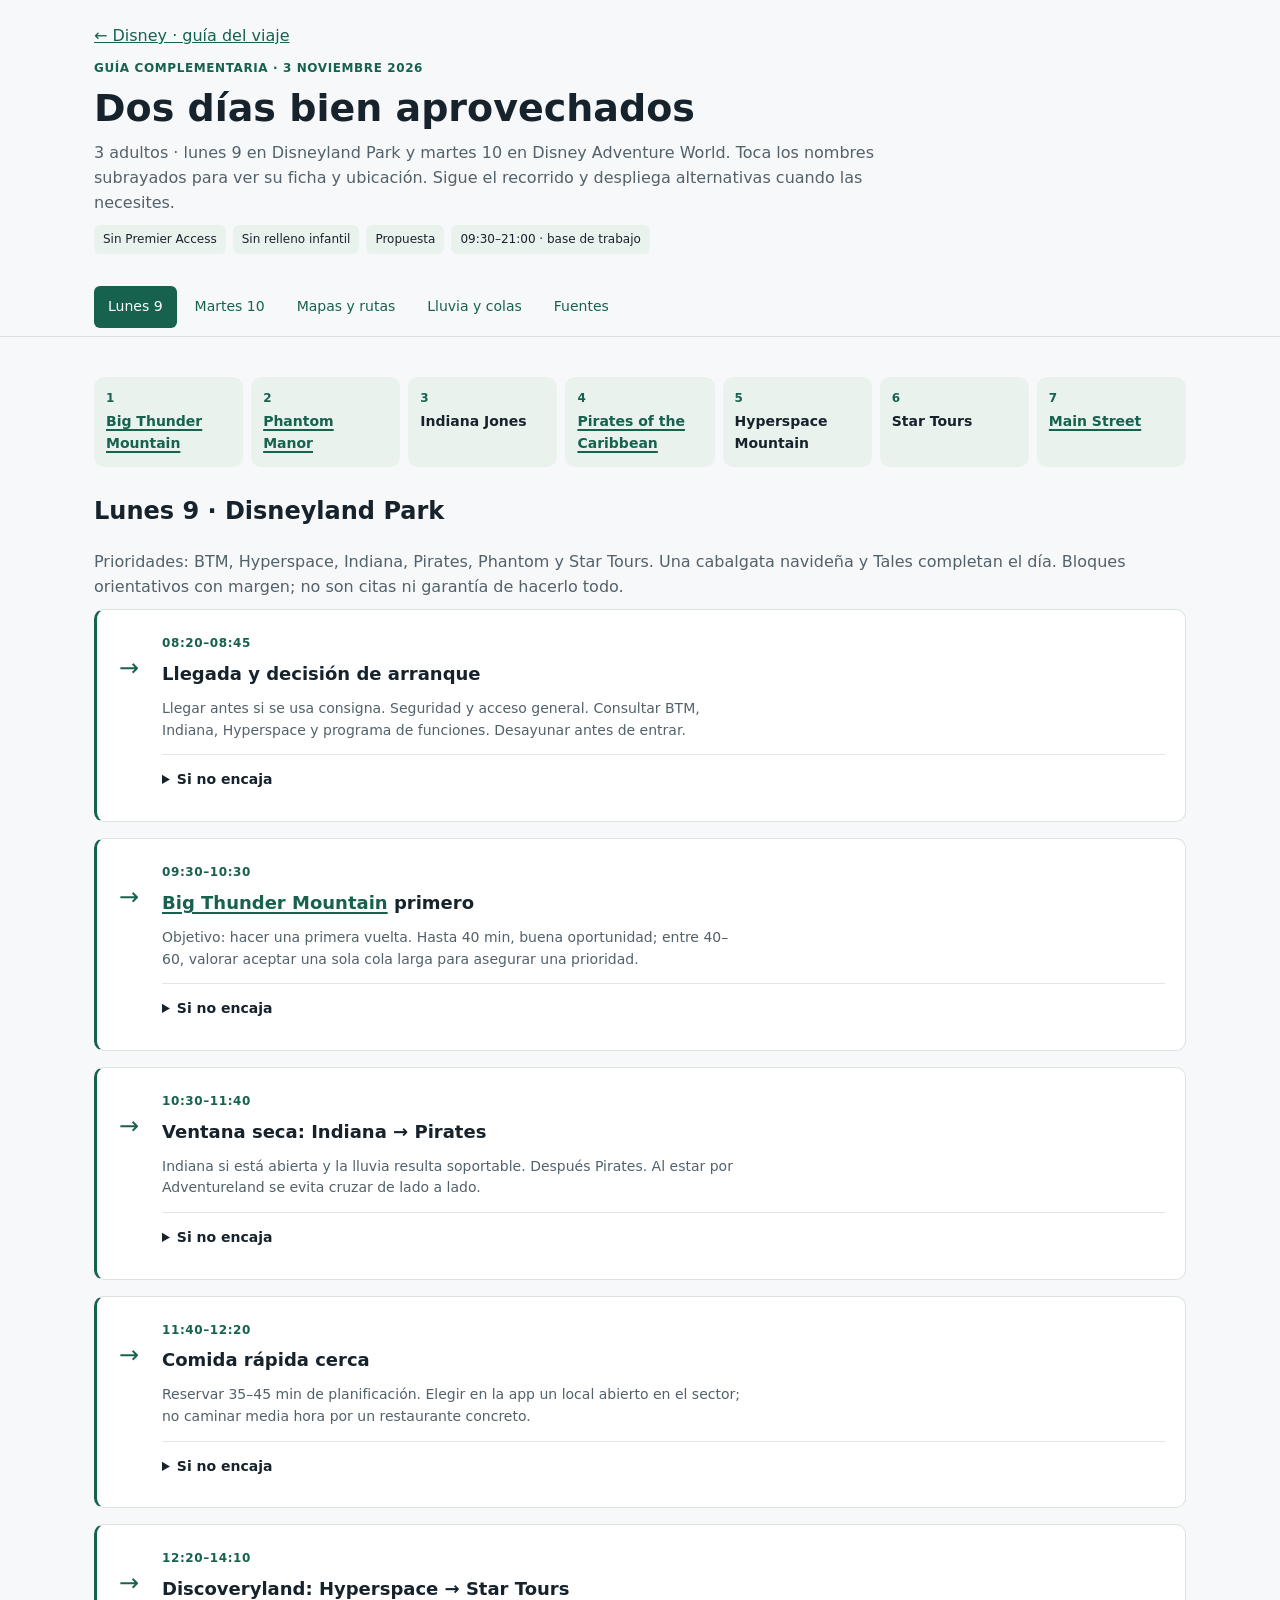
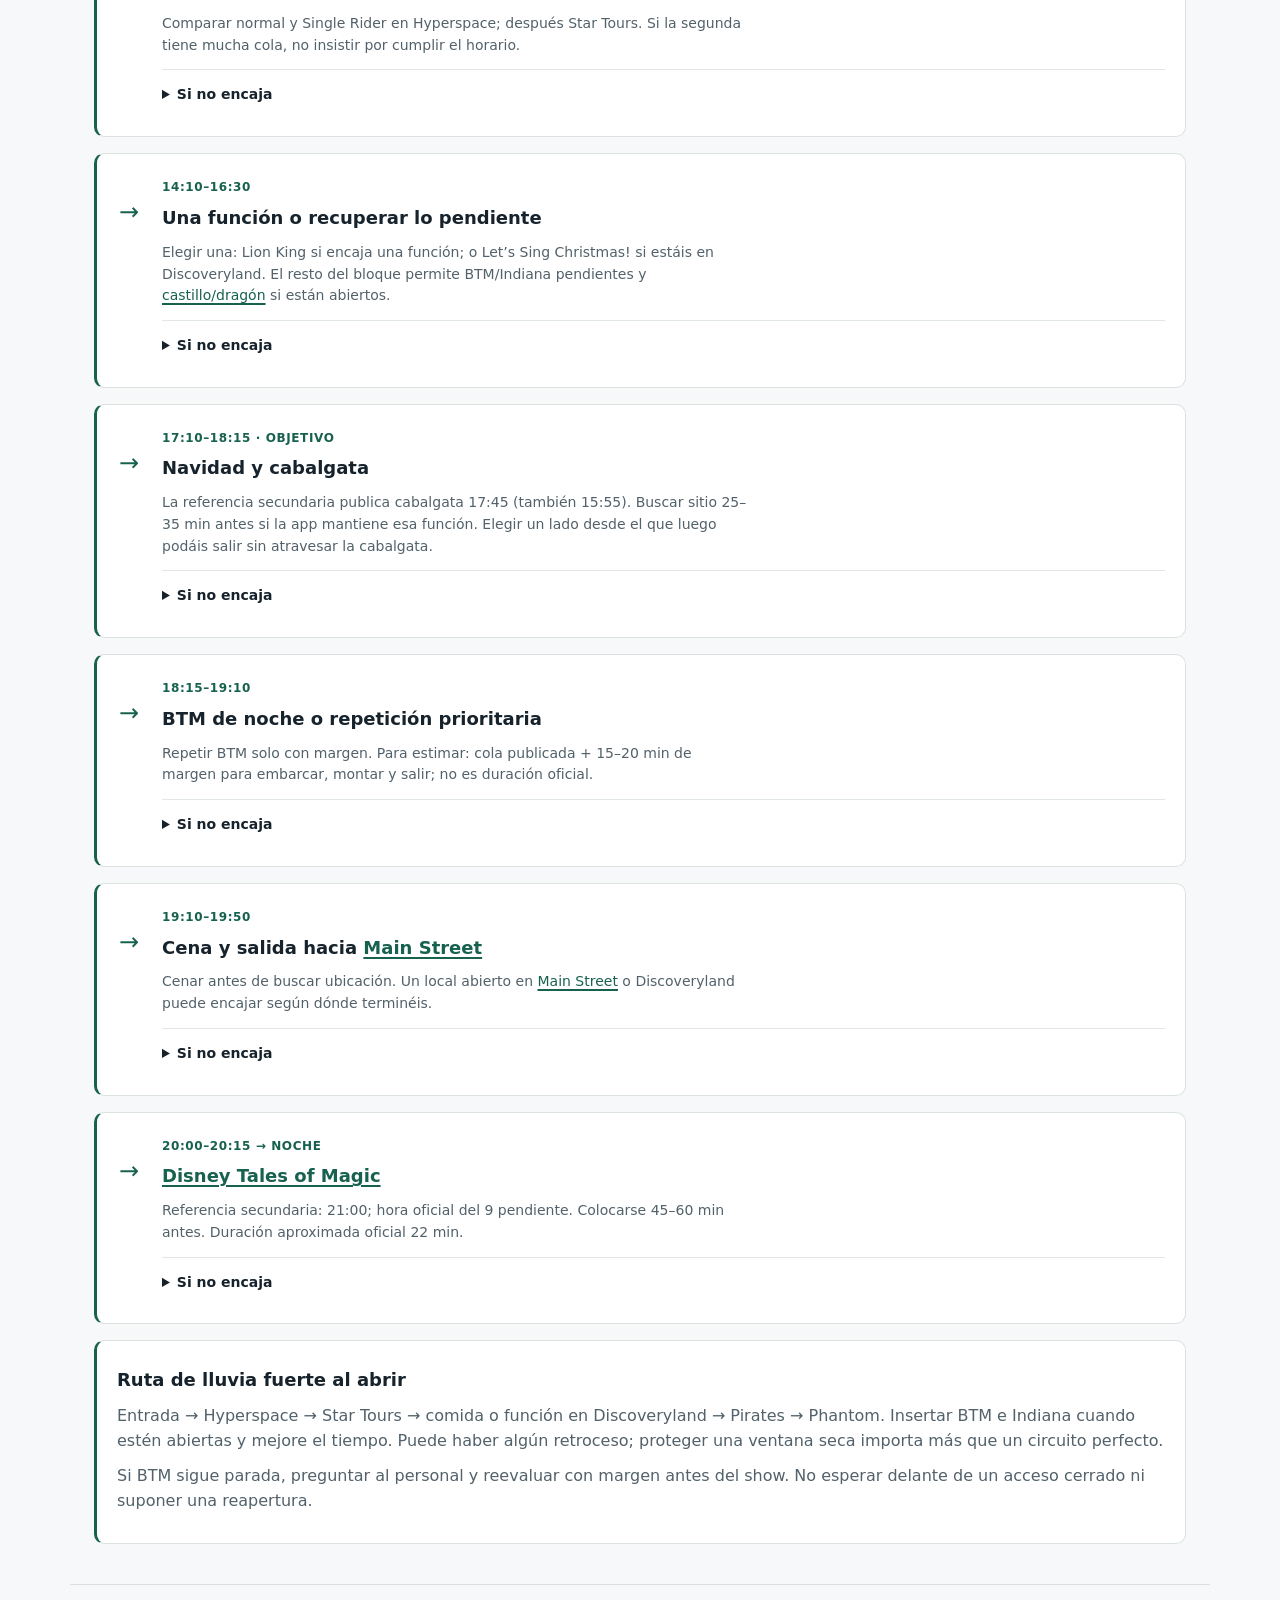
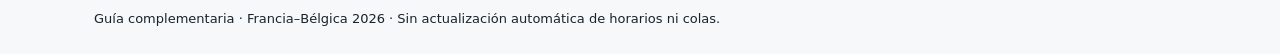
==== commit 3a045fc5: "Añade guía Disney con 51 fichas, favoritos y mapas interactivos" ====
--- a/docs/disney-guia-completa.html
+++ b/docs/disney-guia-completa.html
@@ -2,7 +2,8 @@
 :root{font-family:system-ui,sans-serif;color:#17232c;background:#f7f8fa;line-height:1.55;--g:#17614f}*{box-sizing:border-box}body{margin:0}a{color:var(--g)}a,button,summary{touch-action:manipulation}a:focus-visible,button:focus-visible,input:focus-visible,select:focus-visible,summary:focus-visible{outline:3px solid #b87919;outline-offset:3px}header,main,footer{max-width:1140px;margin:auto;padding:24px}h1{font-size:clamp(26px,5vw,38px);line-height:1.15;margin:10px 0}h2{font-size:24px}h3{font-size:18px;margin:5px 0}p{margin:10px 0;color:#52616a}.eyebrow{font-size:12px;text-transform:uppercase;letter-spacing:.05em;color:var(--g);font-weight:700}.small{font-size:13px}.lead{max-width:780px}nav{position:sticky;top:0;background:#f7f8faf5;backdrop-filter:blur(8px);border-bottom:1px solid #d9e0de;z-index:3;display:flex;gap:4px;padding:8px max(16px,calc((100vw - 1092px)/2));overflow-x:auto}nav a{white-space:nowrap;padding:10px 14px;text-decoration:none;border-radius:6px;font-size:14px}nav a[aria-current]{background:var(--g);color:white}section[hidden]{display:none}.grid{display:grid;grid-template-columns:1fr 1fr;gap:16px}article,.card{background:white;border:1px solid #dce3df;border-radius:10px;padding:20px;margin-bottom:16px}article{border-left:3px solid var(--g)}.callout{background:#faf1dd;border-left:4px solid #ae7a19;padding:16px;border-radius:7px;margin:16px 0}.pills{display:flex;gap:7px;flex-wrap:wrap}.pill{font-size:12px;background:#eaf2ee;padding:5px 9px;border-radius:6px}details{border-top:1px solid #e1e7e3;margin-top:13px;padding-top:4px}summary{cursor:pointer;font-size:14px;font-weight:650;padding:10px 0}.link{display:block;padding:12px 0;border-bottom:1px solid #e1e7e3;text-decoration:none}.button,button{display:inline-block;border:1px solid var(--g);background:var(--g);color:white;border-radius:6px;text-decoration:none;padding:11px 15px;font:inherit;cursor:pointer}.secondary{background:white;color:var(--g)}.table-scroll{overflow:auto}table{width:100%;border-collapse:collapse;font-size:14px}td,th{padding:12px;text-align:left;border-bottom:1px solid #dce3df;vertical-align:top}th{background:#eaf2ee}label{display:block;margin:10px 0;font-weight:600;font-size:14px}select,input{font:inherit;max-width:100%;padding:10px;border:1px solid #9baaa2;border-radius:5px}input[type=number]{width:100px}#advice{background:#eaf2ee;padding:16px;border-radius:6px}.check{display:flex;gap:12px;align-items:start;font-weight:400;min-height:44px}.check input{margin-top:6px;width:19px;height:19px}svg{width:100%;height:auto}footer{font-size:13px;border-top:1px solid #ddd}.sources li{margin-bottom:16px}img{max-width:100%;height:auto}@media(max-width:700px){header,main,footer{padding:18px}.grid{grid-template-columns:1fr}article,.card{padding:16px}nav{padding:6px 10px}nav a{padding:10px 11px}h2{font-size:21px}}@media print{nav,button{display:none!important}section[hidden]{display:block!important}header,main,footer{max-width:none}article{break-inside:avoid}.grid{display:block}}
 
 .visual-route{display:grid;grid-template-columns:repeat(auto-fit,minmax(135px,1fr));gap:8px;margin:16px 0 26px}.visual-route>div{background:#eaf2ee;padding:12px;border-radius:10px;font-size:14px}.route-index{display:block;color:#17614f;font-size:12px;font-weight:700;margin-bottom:4px}article:has(>.eyebrow){position:relative;padding-left:65px}article:has(>.eyebrow):before{content:'→';position:absolute;left:22px;top:40px;color:#17614f;font-size:24px}article:has(>.eyebrow)>p{font-size:14px;max-width:66ch}details>p{font-size:14px}nav a{text-decoration:none}.map-grid{grid-template-columns:1fr}@media(max-width:700px){.visual-route{grid-template-columns:1fr 1fr}header .lead{font-size:14px}article:has(>.eyebrow){padding-left:44px}article:has(>.eyebrow):before{left:13px}nav{scrollbar-width:none}h1{font-size:28px}.map-grid article{padding:10px}}
-</style><link rel="stylesheet" href="places-info.css?v=1"><script defer src="maps-config.js"></script><script defer src="places-info.js?v=1"></script></head><body><header><a href="./#/disney">← Disney · guía del viaje</a><p class="eyebrow">Guía complementaria · 3 noviembre 2026</p><h1>Dos días bien aprovechados</h1><p class="lead">3 adultos · lunes 9 en Disneyland Park y martes 10 en Disney Adventure World. Toca los nombres subrayados para ver su ficha y ubicación. Sigue el recorrido y despliega alternativas cuando las necesites.</p><div class="pills"><span class="pill">Sin Premier Access</span><span class="pill">Sin relleno infantil</span><span class="pill">Propuesta</span><span class="pill">09:30–21:00 · base de trabajo</span></div></header><nav aria-label="Guía completa"><a href="#lunes">Lunes 9</a><a href="#martes">Martes 10</a><a href="#mapas">Mapas y rutas</a><a href="#criterios">Lluvia y colas</a><a href="#fuentes">Fuentes</a></nav><main><section id="lunes"><div class="visual-route" aria-label="Recorrido del lunes"><div><span class="route-index">1</span><strong>Big Thunder Mountain</strong></div><div><span class="route-index">2</span><strong>Phantom Manor</strong></div><div><span class="route-index">3</span><strong>Indiana Jones</strong></div><div><span class="route-index">4</span><strong>Pirates of the Caribbean</strong></div><div><span class="route-index">5</span><strong>Hyperspace Mountain</strong></div><div><span class="route-index">6</span><strong>Star Tours</strong></div><div><span class="route-index">7</span><strong>Main Street</strong></div></div><h2>Lunes 9 · Disneyland Park</h2><p>Prioridades: BTM, Hyperspace, Indiana, Pirates, Phantom y Star Tours. Una cabalgata navideña y Tales completan el día. Bloques orientativos con margen; no son citas ni garantía de hacerlo todo.</p><article><span class="eyebrow">08:20–08:45</span><h3>Llegada y decisión de arranque</h3><p>Llegar antes si se usa consigna. Seguridad y acceso general. Consultar BTM, Indiana, Hyperspace y programa de funciones. Desayunar antes de entrar.</p><details><summary>Si no encaja</summary><p>Si BTM está operativa y el tiempo permite exteriores, comenzar por Frontierland. Si está cerrada o hay lluvia fuerte, activar ruta de lluvia por Discoveryland.</p></details></article><article><span class="eyebrow">09:30–10:30</span><h3>Big Thunder Mountain primero</h3><p>Objetivo: hacer una primera vuelta. Hasta 40 min, buena oportunidad; entre 40–60, valorar aceptar una sola cola larga para asegurar una prioridad.</p><details><summary>Si no encaja</summary><p>Más de 60 min o avería: Phantom Manor si está a 25 min o menos, y nueva consulta al salir. Si sigue imposible, continuar el circuito; no esperar parado a una reapertura.</p></details></article><article><span class="eyebrow">10:30–11:40</span><h3>Ventana seca: Indiana → Pirates</h3><p>Indiana si está abierta y la lluvia resulta soportable. Después Pirates. Al estar por Adventureland se evita cruzar de lado a lado.</p><details><summary>Si no encaja</summary><p>Si el bloque no cabe, hacer la prioridad disponible y dejar la otra para 14:00–16:00. Lluvia fuerte: Pirates primero; Indiana queda pendiente de una ventana seca.</p></details></article><article><span class="eyebrow">11:40–12:20</span><h3>Comida rápida cerca</h3><p>Reservar 35–45 min de planificación. Elegir en la app un local abierto en el sector; no caminar media hora por un restaurante concreto.</p><details><summary>Si no encaja</summary><p>Si solo hay colas largas de comida, tomar algo breve y desplazar la comida principal a después de las 14:00. No hay reserva en Captain Jack’s.</p></details></article><article><span class="eyebrow">12:20–14:10</span><h3>Discoveryland: Hyperspace → Star Tours</h3><p>Comparar normal y Single Rider en Hyperspace; después Star Tours. Si la segunda tiene mucha cola, no insistir por cumplir el horario.</p><details><summary>Si no encaja</summary><p>Este bloque puede intercambiarse con toda la mañana en caso de lluvia intensa. Mantener los dos sectores completos reduce caminatas.</p></details></article><article><span class="eyebrow">14:10–16:30</span><h3>Una función o recuperar lo pendiente</h3><p>Elegir una: Lion King si encaja una función; o Let’s Sing Christmas! si estáis en Discoveryland. El resto del bloque permite BTM/Indiana pendientes y castillo/dragón si están abiertos.</p><details><summary>Si no encaja</summary><p>Con mucha lluvia elegir teatro y pausa caliente. No encadenar tres funciones si quedan atracciones prioritarias sin hacer.</p></details></article><article><span class="eyebrow">17:10–18:15 · objetivo</span><h3>Navidad y cabalgata</h3><p>La referencia secundaria publica cabalgata 17:45 (también 15:55). Buscar sitio 25–35 min antes si la app mantiene esa función. Elegir un lado desde el que luego podáis salir sin atravesar la cabalgata.</p><details><summary>Si no encaja</summary><p>Si 17:45 cambia o se cancela, conservar pausa/ambientación y recuperar atracciones. El árbol encendido y Main Street siguen mereciendo el paseo; horario del encendido por consultar.</p></details></article><article><span class="eyebrow">18:15–19:10</span><h3>BTM de noche o repetición prioritaria</h3><p>Repetir BTM solo con margen. Para estimar: cola publicada + 15–20 min de margen para embarcar, montar y salir; no es duración oficial.</p><details><summary>Si no encaja</summary><p>Si compromete cena o colocación del show, omitir repetición. Si BTM no se hizo, puede merecer cambiar una parte de Navidad por ella, de forma consciente.</p></details></article><article><span class="eyebrow">19:10–19:50</span><h3>Cena y salida hacia Main Street</h3><p>Cenar antes de buscar ubicación. Un local abierto en Main Street o Discoveryland puede encajar según dónde terminéis.</p><details><summary>Si no encaja</summary><p>No recoger una mochila en una consigna lejana justo antes del show. Abrigo, batería y protección de lluvia con vosotros.</p></details></article><article><span class="eyebrow">20:00–20:15 → noche</span><h3>Disney Tales of Magic</h3><p>Referencia secundaria: 21:00; hora oficial del 9 pendiente. Colocarse 45–60 min antes. Duración aproximada oficial 22 min.</p><details><summary>Si no encaja</summary><p>Con cancelación confirmada: consultar atracciones aún abiertas y servicio de vuelta. No asumir que se pueda reentrar al parque después de su cierre.</p></details></article><article><h3>Ruta de lluvia fuerte al abrir</h3><p>Entrada → Hyperspace → Star Tours → comida o función en Discoveryland → Pirates → Phantom. Insertar BTM e Indiana cuando estén abiertas y mejore el tiempo. Puede haber algún retroceso; proteger una ventana seca importa más que un circuito perfecto.</p><p>Si BTM sigue parada, preguntar al personal y reevaluar con margen antes del show. No esperar delante de un acceso cerrado ni suponer una reapertura.</p></article></section><section id="martes"><div class="visual-route" aria-label="Recorrido del martes"><div><span class="route-index">1</span><strong>Tower of Terror</strong></div><div><span class="route-index">2</span><strong>Flight Force</strong></div><div><span class="route-index">3</span><strong>Ratatouille</strong></div><div><span class="route-index">4</span><strong>Mickey and the Magician</strong></div><div><span class="route-index">5</span><strong>Adventure Way</strong></div><div><span class="route-index">6</span><strong>Arendelle</strong></div><div><span class="route-index">7</span><strong>Adventure Bay</strong></div></div><h2>Martes 10 · Disney Adventure World</h2><p>Tower, Flight Force y Ratatouille primero. Añadir teatro y el lago, sin Frozen Ever After. Si se termina pronto, repetir lo que más os guste con cola favorable.</p><article><span class="eyebrow">08:35–09:30</span><h3>Acceso a Adventure World</h3><p>Seguridad y acceso general; comprobar Tower, Flight Force, Ratatouille y funciones. El paseo hasta el fondo del parque puede esperar.</p><details><summary>Si no encaja</summary><p>No gastar la primera hora en Arendelle: Frozen Ever After está descartada.</p></details></article><article><span class="eyebrow">09:30–10:20</span><h3>Tower of Terror</h3><p>Hasta 30 min, entrar. Entre 30–45, puede compensar asegurar una prioridad. Si marca más o está parada, Flight Force primero.</p><details><summary>Si no encaja</summary><p>Consultar Tower al terminar Flight Force. No dar por hecho que una apertura de las 09:30 empieza con cola vacía.</p></details></article><article><span class="eyebrow">10:20–11:40</span><h3>Flight Force → Ratatouille</h3><p>Usar Single Rider solo si mejora la espera. Si Ratatouille tiene una cola alta, moverla a última tarde y preservar tiempo para los teatros.</p><details><summary>Si no encaja</summary><p>No repetir Flight Force ahora si no se han hecho las otras prioridades. Si el orden real se invierte por Tower, continuar por el sector más cercano.</p></details></article><article><span class="eyebrow">11:40–12:25</span><h3>Comida rápida</h3><p>Stark Factory si está abierto y encaja con la zona; consultar carta y horario en app. Si ya estáis en Rémy, elegir local abierto cercano.</p><details><summary>Si no encaja</summary><p>Chez Rémy y PYM no están reservados: una comida de mesa/buffet puede ocupar 75–90 min de planificación y sustituir una función.</p></details></article><article><span class="eyebrow">12:30–15:15</span><h3>Teatros de adultos y pausa seca</h3><p>Objetivo una función de Mickey and the Magician y, si encaja, TOGETHER. Referencias secundarias útiles: Mickey 14:05; TOGETHER 15:40. Son opciones a confirmar, no compromisos.</p><details><summary>Si no encaja</summary><p>Llegar 25–35 min antes; con lluvia puede llenarse antes. Si no entráis, tomar la siguiente función sin hacer cola indefinida. Elegir solo uno si faltan atracciones.</p></details></article><article><span class="eyebrow">15:15–17:00</span><h3>Adventure Way y Arendelle</h3><p>Paseo por jardines y lago durante una ventana seca. Ambientación navideña de Arendelle sin entrar en Frozen Ever After.</p><details><summary>Si no encaja</summary><p>Si llueve fuerte, cambiar por TOGETHER, repetir interior cercano o una pausa caliente. El paseo no obliga a dar una vuelta completa al lago.</p></details></article><article><span class="eyebrow">17:00–18:40</span><h3>Recuperaciones y repeticiones</h3><p>Tower, Flight Force o Ratatouille según pendientes. Solo considerar otro parque si ya se completaron las prioridades aquí y hay un objetivo concreto.</p><details><summary>Si no encaja</summary><p>Para cruce reservar 45–60 min solo para salir, caminar y volver a entrar, más cola y atracción. Preferencia de esta guía: permanecer en Adventure World.</p></details></article><article><span class="eyebrow">18:40–19:25</span><h3>Cena temprana</h3><p>Después empezar el paseo al lago. Última revisión de hora y posible adaptación/cancelación por viento.</p><details><summary>Si no encaja</summary><p>No esperar a las 20:00 para pedir comida si queréis buena ubicación en el lago.</p></details></article><article><span class="eyebrow">19:50–20:05 → noche</span><h3>Disney Cascade of Lights</h3><p>Referencia secundaria: 20:50, NO 21:00 como en la hipótesis antigua; pendiente de app para el 10. Duración oficial aproximada 16 min.</p><details><summary>Si no encaja</summary><p>No intentar ver también Tales. Si el horario real cambia, desplazar cena y colocación; la hora de cierre del parque no demuestra la hora del show.</p></details></article><article><h3>Si sobra tiempo</h3><p>Elegir una repetición de vuestra favorita, TOGETHER si aún no se hizo y tiene función, o un paseo por Arendelle con luz y después iluminada. Si no os interesa el teatro, dedicar ese bloque a Tower/Flight Force. Evitar cambiar de parque sin una prioridad concreta pendiente.</p></article></section><section id="mapas"><h2>Recorridos visuales y navegación</h2><p>Esquemas nuevos para orientarse por zonas y orden de visita, con enlaces de Google por etapas. Los planos anteriores se conservan debajo; sirven de base más detallada.</p><div class="grid map-grid"><article><h3>Lunes · circuito base</h3><svg viewBox="0 0 700 715" role="img" aria-label="Esquema del día 1, orden entre zonas sin escala"><defs><marker id="arrow1" viewBox="0 0 10 10" refX="9" refY="5" markerWidth="5" markerHeight="5" orient="auto"><path d="M0 0L10 5L0 10Z" fill="#17614f"/></marker></defs><rect width="700" height="715" rx="20" fill="#f7f8fa"/><rect x="40" y="340" width="230" height="240" rx="25" fill="#f2e5d3"/><text x="50" y="365" fill="#56656d" font-size="15">Frontierland</text><rect x="40" y="85" width="270" height="235" rx="25" fill="#e0eee0"/><text x="50" y="110" fill="#56656d" font-size="15">Adventureland</text><rect x="330" y="85" width="180" height="170" rx="25" fill="#eee3f4"/><text x="340" y="110" fill="#56656d" font-size="15">Fantasyland</text><rect x="435" y="270" width="220" height="200" rx="25" fill="#dfeaf6"/><text x="445" y="295" fill="#56656d" font-size="15">Discoveryland</text><path d="M340 650L170 400" stroke="#17614f" stroke-width="4" fill="none" opacity=".65" marker-end="url(#arrow1)"/><path d="M170 400L100 520" stroke="#17614f" stroke-width="4" fill="none" opacity=".65" marker-end="url(#arrow1)"/><path d="M100 520L100 220" stroke="#17614f" stroke-width="4" fill="none" opacity=".65" marker-end="url(#arrow1)"/><path d="M100 220L260 130" stroke="#17614f" stroke-width="4" fill="none" opacity=".65" marker-end="url(#arrow1)"/><path d="M260 130L550 370" stroke="#17614f" stroke-width="4" fill="none" opacity=".65" marker-end="url(#arrow1)"/><path d="M550 370L550 220" stroke="#17614f" stroke-width="4" fill="none" opacity=".65" marker-end="url(#arrow1)"/><path d="M550 220L340 490" stroke="#17614f" stroke-width="4" fill="none" opacity=".65" marker-end="url(#arrow1)"/><a href="https://www.google.com/maps/search/?api=1&amp;query=Entrada%2C+Disneyland+Paris" target="_blank" rel="noopener"><circle cx="340" cy="650" r="19" fill="#17614f"/><text x="340" y="656" text-anchor="middle" fill="white" font-size="18">E</text><rect x="260" y="674" width="160" height="25" rx="5" fill="white"/><text x="340" y="691" text-anchor="middle" font-size="14" fill="#17232c">Entrada</text></a><a href="https://www.google.com/maps/search/?api=1&amp;query=Big+Thunder+Mountain%2C+Disneyland+Paris" target="_blank" rel="noopener"><circle cx="170" cy="400" r="19" fill="#17614f"/><text x="170" y="406" text-anchor="middle" fill="white" font-size="18">1</text><rect x="90" y="424" width="160" height="25" rx="5" fill="white"/><text x="170" y="441" text-anchor="middle" font-size="14" fill="#17232c">Big Thunder</text></a><a href="https://www.google.com/maps/search/?api=1&amp;query=Phantom+Manor%2C+Disneyland+Paris" target="_blank" rel="noopener"><circle cx="100" cy="520" r="19" fill="#17614f"/><text x="100" y="526" text-anchor="middle" fill="white" font-size="18">2</text><rect x="20" y="544" width="160" height="25" rx="5" fill="white"/><text x="100" y="561" text-anchor="middle" font-size="14" fill="#17232c">Phantom Manor</text></a><a href="https://www.google.com/maps/search/?api=1&amp;query=Indiana+Jones+and+the+Temple+of+Peril%2C+Disneyland+Paris" target="_blank" rel="noopener"><circle cx="100" cy="220" r="19" fill="#17614f"/><text x="100" y="226" text-anchor="middle" fill="white" font-size="18">3</text><rect x="20" y="244" width="160" height="25" rx="5" fill="white"/><text x="100" y="261" text-anchor="middle" font-size="14" fill="#17232c">Indiana Jones</text></a><a href="https://www.google.com/maps/search/?api=1&amp;query=Pirates+of+the+Caribbean%2C+Disneyland+Paris" target="_blank" rel="noopener"><circle cx="260" cy="130" r="19" fill="#17614f"/><text x="260" y="136" text-anchor="middle" fill="white" font-size="18">4</text><rect x="180" y="154" width="160" height="25" rx="5" fill="white"/><text x="260" y="171" text-anchor="middle" font-size="14" fill="#17232c">Pirates</text></a><a href="https://www.google.com/maps/search/?api=1&amp;query=Star+Wars+Hyperspace+Mountain%2C+Disneyland+Paris" target="_blank" rel="noopener"><circle cx="550" cy="370" r="19" fill="#17614f"/><text x="550" y="376" text-anchor="middle" fill="white" font-size="18">5</text><rect x="470" y="394" width="160" height="25" rx="5" fill="white"/><text x="550" y="411" text-anchor="middle" font-size="14" fill="#17232c">Hyperspace</text></a><a href="https://www.google.com/maps/search/?api=1&amp;query=Star+Tours%2C+Disneyland+Paris" target="_blank" rel="noopener"><circle cx="550" cy="220" r="19" fill="#17614f"/><text x="550" y="226" text-anchor="middle" fill="white" font-size="18">6</text><rect x="470" y="244" width="160" height="25" rx="5" fill="white"/><text x="550" y="261" text-anchor="middle" font-size="14" fill="#17232c">Star Tours</text></a><a href="https://www.google.com/maps/search/?api=1&amp;query=Central+Plaza%2C+Disneyland+Paris" target="_blank" rel="noopener"><circle cx="340" cy="490" r="19" fill="#17614f"/><text x="340" y="496" text-anchor="middle" fill="white" font-size="18">7</text><rect x="260" y="514" width="160" height="25" rx="5" fill="white"/><text x="340" y="531" text-anchor="middle" font-size="14" fill="#17232c">Main Street / show</text></a></svg><p class="small">Esquema propio de disposición aproximada y sin escala. Las líneas indican el orden entre zonas, no caminos ni entradas de cola. Toca los puntos para localizarlos.</p><details><summary>Etapas a pie en Google Maps</summary><a class="link" href="https://www.google.com/maps/dir/?api=1&amp;origin=Entrada%2C+Disneyland+Paris&amp;destination=Big+Thunder+Mountain%2C+Disneyland+Paris&amp;travelmode=walking" target="_blank" rel="noopener">Entrada → Big Thunder ↗</a><a class="link" href="https://www.google.com/maps/dir/?api=1&amp;origin=Big+Thunder+Mountain%2C+Disneyland+Paris&amp;destination=Phantom+Manor%2C+Disneyland+Paris&amp;travelmode=walking" target="_blank" rel="noopener">Big Thunder → Phantom Manor ↗</a><a class="link" href="https://www.google.com/maps/dir/?api=1&amp;origin=Phantom+Manor%2C+Disneyland+Paris&amp;destination=Indiana+Jones+and+the+Temple+of+Peril%2C+Disneyland+Paris&amp;travelmode=walking" target="_blank" rel="noopener">Phantom Manor → Indiana Jones ↗</a><a class="link" href="https://www.google.com/maps/dir/?api=1&amp;origin=Indiana+Jones+and+the+Temple+of+Peril%2C+Disneyland+Paris&amp;destination=Pirates+of+the+Caribbean%2C+Disneyland+Paris&amp;travelmode=walking" target="_blank" rel="noopener">Indiana Jones → Pirates ↗</a><a class="link" href="https://www.google.com/maps/dir/?api=1&amp;origin=Pirates+of+the+Caribbean%2C+Disneyland+Paris&amp;destination=Star+Wars+Hyperspace+Mountain%2C+Disneyland+Paris&amp;travelmode=walking" target="_blank" rel="noopener">Pirates → Hyperspace ↗</a><a class="link" href="https://www.google.com/maps/dir/?api=1&amp;origin=Star+Wars+Hyperspace+Mountain%2C+Disneyland+Paris&amp;destination=Star+Tours%2C+Disneyland+Paris&amp;travelmode=walking" target="_blank" rel="noopener">Hyperspace → Star Tours ↗</a><a class="link" href="https://www.google.com/maps/dir/?api=1&amp;origin=Star+Tours%2C+Disneyland+Paris&amp;destination=Central+Plaza%2C+Disneyland+Paris&amp;travelmode=walking" target="_blank" rel="noopener">Star Tours → Main Street / show ↗</a><p>Google puede desconocer senderos y entradas internos. Si propone rodeos, salir del parque o pasos cerrados, seguir app oficial y señalización.</p></details></article><article><h3>Martes · circuito base</h3><svg viewBox="0 0 700 715" role="img" aria-label="Esquema del día 2, orden entre zonas sin escala"><defs><marker id="arrow2" viewBox="0 0 10 10" refX="9" refY="5" markerWidth="5" markerHeight="5" orient="auto"><path d="M0 0L10 5L0 10Z" fill="#17614f"/></marker></defs><rect width="700" height="715" rx="20" fill="#f7f8fa"/><rect x="40" y="330" width="210" height="150" rx="25" fill="#e0eee0"/><text x="50" y="355" fill="#56656d" font-size="15">Avengers Campus</text><rect x="55" y="175" width="225" height="145" rx="25" fill="#f2e5d3"/><text x="65" y="200" fill="#56656d" font-size="15">Worlds of Pixar</text><rect x="255" y="385" width="360" height="205" rx="25" fill="#eee3f4"/><text x="265" y="410" fill="#56656d" font-size="15">World Premiere</text><rect x="290" y="145" width="230" height="155" rx="25" fill="#dfeaf6"/><text x="300" y="170" fill="#56656d" font-size="15">Adventure Bay</text><path d="M340 650L300 440" stroke="#17614f" stroke-width="4" fill="none" opacity=".65" marker-end="url(#arrow2)"/><path d="M300 440L120 400" stroke="#17614f" stroke-width="4" fill="none" opacity=".65" marker-end="url(#arrow2)"/><path d="M120 400L170 250" stroke="#17614f" stroke-width="4" fill="none" opacity=".65" marker-end="url(#arrow2)"/><path d="M170 250L530 530" stroke="#17614f" stroke-width="4" fill="none" opacity=".65" marker-end="url(#arrow2)"/><path d="M530 530L350 330" stroke="#17614f" stroke-width="4" fill="none" opacity=".65" marker-end="url(#arrow2)"/><path d="M350 330L350 85" stroke="#17614f" stroke-width="4" fill="none" opacity=".65" marker-end="url(#arrow2)"/><path d="M350 85L360 215" stroke="#17614f" stroke-width="4" fill="none" opacity=".65" marker-end="url(#arrow2)"/><a href="https://www.google.com/maps/search/?api=1&amp;query=Disney+Adventure+World+entrance%2C+Disneyland+Paris" target="_blank" rel="noopener"><circle cx="340" cy="650" r="19" fill="#17614f"/><text x="340" y="656" text-anchor="middle" fill="white" font-size="18">E</text><rect x="260" y="674" width="160" height="25" rx="5" fill="white"/><text x="340" y="691" text-anchor="middle" font-size="14" fill="#17232c">Entrada</text></a><a href="https://www.google.com/maps/search/?api=1&amp;query=The+Twilight+Zone+Tower+of+Terror%2C+Disneyland+Paris" target="_blank" rel="noopener"><circle cx="300" cy="440" r="19" fill="#17614f"/><text x="300" y="446" text-anchor="middle" fill="white" font-size="18">1</text><rect x="220" y="464" width="160" height="25" rx="5" fill="white"/><text x="300" y="481" text-anchor="middle" font-size="14" fill="#17232c">Tower</text></a><a href="https://www.google.com/maps/search/?api=1&amp;query=Avengers+Assemble+Flight+Force%2C+Disneyland+Paris" target="_blank" rel="noopener"><circle cx="120" cy="400" r="19" fill="#17614f"/><text x="120" y="406" text-anchor="middle" fill="white" font-size="18">2</text><rect x="40" y="424" width="160" height="25" rx="5" fill="white"/><text x="120" y="441" text-anchor="middle" font-size="14" fill="#17232c">Flight Force</text></a><a href="https://www.google.com/maps/search/?api=1&amp;query=Ratatouille+The+Adventure%2C+Disneyland+Paris" target="_blank" rel="noopener"><circle cx="170" cy="250" r="19" fill="#17614f"/><text x="170" y="256" text-anchor="middle" fill="white" font-size="18">3</text><rect x="90" y="274" width="160" height="25" rx="5" fill="white"/><text x="170" y="291" text-anchor="middle" font-size="14" fill="#17232c">Ratatouille</text></a><a href="https://www.google.com/maps/search/?api=1&amp;query=Animagique+Theater%2C+Disneyland+Paris" target="_blank" rel="noopener"><circle cx="530" cy="530" r="19" fill="#17614f"/><text x="530" y="536" text-anchor="middle" fill="white" font-size="18">4</text><rect x="450" y="554" width="160" height="25" rx="5" fill="white"/><text x="530" y="571" text-anchor="middle" font-size="14" fill="#17232c">Mickey / teatro</text></a><a href="https://www.google.com/maps/search/?api=1&amp;query=Adventure+Way%2C+Disneyland+Paris" target="_blank" rel="noopener"><circle cx="350" cy="330" r="19" fill="#17614f"/><text x="350" y="336" text-anchor="middle" fill="white" font-size="18">5</text><rect x="270" y="354" width="160" height="25" rx="5" fill="white"/><text x="350" y="371" text-anchor="middle" font-size="14" fill="#17232c">Adventure Way</text></a><a href="https://www.google.com/maps/search/?api=1&amp;query=World+of+Frozen+Arendelle%2C+Disneyland+Paris" target="_blank" rel="noopener"><circle cx="350" cy="85" r="19" fill="#17614f"/><text x="350" y="91" text-anchor="middle" fill="white" font-size="18">6</text><rect x="270" y="109" width="160" height="25" rx="5" fill="white"/><text x="350" y="126" text-anchor="middle" font-size="14" fill="#17232c">Arendelle</text></a><a href="https://www.google.com/maps/search/?api=1&amp;query=Adventure+Bay%2C+Disneyland+Paris" target="_blank" rel="noopener"><circle cx="360" cy="215" r="19" fill="#17614f"/><text x="360" y="221" text-anchor="middle" fill="white" font-size="18">7</text><rect x="280" y="239" width="160" height="25" rx="5" fill="white"/><text x="360" y="256" text-anchor="middle" font-size="14" fill="#17232c">Lago / show</text></a></svg><p class="small">Esquema propio de disposición aproximada y sin escala. Las líneas indican el orden entre zonas, no caminos ni entradas de cola. Toca los puntos para localizarlos.</p><details><summary>Etapas a pie en Google Maps</summary><a class="link" href="https://www.google.com/maps/dir/?api=1&amp;origin=Disney+Adventure+World+entrance%2C+Disneyland+Paris&amp;destination=The+Twilight+Zone+Tower+of+Terror%2C+Disneyland+Paris&amp;travelmode=walking" target="_blank" rel="noopener">Entrada → Tower ↗</a><a class="link" href="https://www.google.com/maps/dir/?api=1&amp;origin=The+Twilight+Zone+Tower+of+Terror%2C+Disneyland+Paris&amp;destination=Avengers+Assemble+Flight+Force%2C+Disneyland+Paris&amp;travelmode=walking" target="_blank" rel="noopener">Tower → Flight Force ↗</a><a class="link" href="https://www.google.com/maps/dir/?api=1&amp;origin=Avengers+Assemble+Flight+Force%2C+Disneyland+Paris&amp;destination=Ratatouille+The+Adventure%2C+Disneyland+Paris&amp;travelmode=walking" target="_blank" rel="noopener">Flight Force → Ratatouille ↗</a><a class="link" href="https://www.google.com/maps/dir/?api=1&amp;origin=Ratatouille+The+Adventure%2C+Disneyland+Paris&amp;destination=Animagique+Theater%2C+Disneyland+Paris&amp;travelmode=walking" target="_blank" rel="noopener">Ratatouille → Mickey / teatro ↗</a><a class="link" href="https://www.google.com/maps/dir/?api=1&amp;origin=Animagique+Theater%2C+Disneyland+Paris&amp;destination=Adventure+Way%2C+Disneyland+Paris&amp;travelmode=walking" target="_blank" rel="noopener">Mickey / teatro → Adventure Way ↗</a><a class="link" href="https://www.google.com/maps/dir/?api=1&amp;origin=Adventure+Way%2C+Disneyland+Paris&amp;destination=World+of+Frozen+Arendelle%2C+Disneyland+Paris&amp;travelmode=walking" target="_blank" rel="noopener">Adventure Way → Arendelle ↗</a><a class="link" href="https://www.google.com/maps/dir/?api=1&amp;origin=World+of+Frozen+Arendelle%2C+Disneyland+Paris&amp;destination=Adventure+Bay%2C+Disneyland+Paris&amp;travelmode=walking" target="_blank" rel="noopener">Arendelle → Lago / show ↗</a><p>Google puede desconocer senderos y entradas internos. Si propone rodeos, salir del parque o pasos cerrados, seguir app oficial y señalización.</p></details></article></div><div class="grid"><article><h3>Plano anterior · Disneyland</h3><a href="assets/planos/disneyland-9.jpg" target="_blank" rel="noopener"><img src="assets/planos/disneyland-9.jpg" alt="Plano anterior · Disneyland, recorrido numerado" loading="lazy"></a></article><article><h3>Plano anterior · Adventure World</h3><a href="assets/planos/adventure-10.jpg" target="_blank" rel="noopener"><img src="assets/planos/adventure-10.jpg" alt="Plano anterior · Adventure World, recorrido numerado" loading="lazy"></a></article></div><p>Los planos anteriores conservan atribución © Disney / JulieEars. El folleto PDF retirado no se reincorpora. Para senderos y accesos reales, utilizar el mapa de la app oficial y los carteles.</p></section><section id="criterios"><h2>Elegir bien con lluvia, colas y Navidad</h2><article><h3>Estos dos días</h3><p>Consulta meteorológica del 3/11 para Chessy, Seine-et-Marne: lunes con lluvia/llovizna por la mañana y unos 10–11 °C; martes con mejoría y unos 9–13 °C. Tendencia, no horario de lluvia garantizado: revisar 24–48 h antes y al salir.</p><p>Son lunes y martes, pero ya es Navidad y el 11 es festivo francés. No asumir parque vacío. Las colas históricas aconsejan proteger apertura y tarde; una media no predice vuestra espera y Extra Magic Time no está incluido en vuestras reservas.</p></article><article><h3>Reglas de decisión</h3><ol><li>Primera vuelta a las prioridades antes de repetir.</li><li>Revisar la app al salir, al comer y antes de cambiar de zona; no vivir pendientes de ella.</li><li>No andar 20 min por ahorrar 10 de cola.</li><li>Single Rider solo si está operativo y compensa; aceptar montar separados. No promete un ahorro fijo.</li><li>Cola + margen de experiencia/salida + paseo debe caber antes de vuestra hora de llegada al show.</li><li>Ante avería, hacer otra cosa cerca; no esperar a una reapertura incierta.</li></ol></article><div class="card table-scroll"><h3>Umbrales del grupo, no esperas previstas</h3><table><thead><tr><th>Atracción</th><th>Buena oportunidad</th><th>Primera vuelta: valorar hasta</th><th>Exposición</th></tr></thead><tbody><tr><td>Big Thunder Mountain</td><td>≤ 40 min</td><td>60 min</td><td>Exterior</td></tr><tr><td>Phantom Manor</td><td>≤ 25 min</td><td>35 min</td><td>Interior</td></tr><tr><td>Indiana Jones and the Temple of Peril</td><td>≤ 25 min</td><td>40 min</td><td>Exterior</td></tr><tr><td>Pirates of the Caribbean</td><td>≤ 25 min</td><td>40 min</td><td>Interior</td></tr><tr><td>Star Wars Hyperspace Mountain</td><td>≤ 30 min</td><td>45 min</td><td>Mayormente interior</td></tr><tr><td>Star Tours: The Adventures Continue</td><td>≤ 20 min</td><td>30 min</td><td>Interior</td></tr><tr><td>The Twilight Zone Tower of Terror</td><td>≤ 30 min</td><td>45 min</td><td>Interior</td></tr><tr><td>Avengers Assemble: Flight Force</td><td>≤ 25 min</td><td>40 min</td><td>Interior</td></tr><tr><td>Ratatouille: The Adventure</td><td>≤ 25 min</td><td>40 min</td><td>Interior</td></tr></tbody></table><p>Para repetir, usar el umbral corto. BTM puede justificar una primera cola de 40–60 min: no posponerla todo el día esperando 20 min.</p></div><div class="grid"><article><h3>Big Thunder Mountain</h3><span class="eyebrow">Frontierland · Exterior</span><p>Montaña rusa minera: prioridad alta y candidata a repetir de noche. La lluvia intensa o el viento pueden interrumpirla.</p><details><summary>Alternativa si hay cola</summary><p>Phantom Manor si sigue abierta; volver a mirar BTM al salir.</p><p>No dejar la primera vuelta para el último tramo de la noche.</p></details></article><article><h3>Phantom Manor</h3><span class="eyebrow">Frontierland · Interior</span><p>Recorrido oscuro de mansión encantada, sin buscar sensaciones de montaña rusa. Buen refugio; parte del acceso puede quedar al aire libre.</p><details><summary>Alternativa si hay cola</summary><p>Pirates si está abierta y compensa el desplazamiento por Adventureland.</p><p>Hacerla después de BTM si queda cerca y tiene poca cola.</p></details></article><article><h3>Indiana Jones and the Temple of Peril</h3><span class="eyebrow">Adventureland · Exterior</span><p>Montaña rusa corta con inversión. Prioridad para una ventana seca, sin reservarle una hora si ya hay cola larga.</p><details><summary>Alternativa si hay cola</summary><p>Pirates; volver a Indiana con una mejora real.</p><p>Consultar el acceso Single Rider operativo; no asumir que siempre está abierto.</p></details></article><article><h3>Pirates of the Caribbean</h3><span class="eyebrow">Adventureland · Interior</span><p>Paseo en barca de ambientación pirata, con pequeñas bajadas. Es una experiencia para adultos también; se conserva del HTML.</p><details><summary>Alternativa si hay cola</summary><p>Indiana si hay ventana seca y cola baja.</p><p>Interior de la atracción; acceso y trayecto hasta ella no totalmente cubiertos.</p></details></article><article><h3>Star Wars Hyperspace Mountain</h3><span class="eyebrow">Discoveryland · Mayormente interior</span><p>Montaña rusa lanzada con inversiones. Una de las prioridades de sensaciones; comparar normal y Single Rider.</p><details><summary>Alternativa si hay cola</summary><p>Star Tours, sin cambiar de zona.</p><p>Con normal corta suele compensar montar juntos; Single Rider no asegura ahorro.</p></details></article><article><h3>Star Tours: The Adventures Continue</h3><span class="eyebrow">Discoveryland · Interior</span><p>Simulador de Star Wars; buen complemento junto a Hyperspace. Puede marear más que otras experiencias.</p><details><summary>Alternativa si hay cola</summary><p>Hyperspace o función disponible de Let’s Sing Christmas! en Videopolis.</p><p>No cruzar todo el parque solo para repetirla.</p></details></article><article><h3>The Twilight Zone Tower of Terror</h3><span class="eyebrow">World Premiere Plaza · Interior</span><p>Torre de caídas con ambientación y secuencias de ascensor. Primera prioridad del martes.</p><details><summary>Alternativa si hay cola</summary><p>Flight Force y reevaluar Tower antes de comer o al final de la tarde.</p><p>Una cola de apertura ya larga puede ser acumulación de Extra Magic Time.</p></details></article><article><h3>Avengers Assemble: Flight Force</h3><span class="eyebrow">Avengers Campus · Interior</span><p>Montaña rusa lanzada con inversiones. Hacer una vuelta y reservar repeticiones para una cola favorable.</p><details><summary>Alternativa si hay cola</summary><p>Ratatouille o TOGETHER según hora y cercanía.</p><p>Single Rider documentado; confirmar funcionamiento y espera en el acceso.</p></details></article><article><h3>Ratatouille: The Adventure</h3><span class="eyebrow">Worlds of Pixar · Interior</span><p>Aventura inmersiva de Rémy, sin sensaciones de montaña rusa. Mantenerla por ambientación y variedad, aunque sea familiar.</p><details><summary>Alternativa si hay cola</summary><p>Flight Force o teatro; no quedarse bloqueados al mediodía.</p><p>Comparar Single Rider. Si la normal es corta, mantener el grupo.</p></details></article></div><article><h3>Refugios por sectores</h3><p><strong>Frontierland:</strong> Phantom y Lion King si hay función; BTM en una mejora. <strong>Adventureland:</strong> Pirates. <strong>Discoveryland:</strong> Hyperspace y Star Tours, Videopolis según programa. <strong>Adventure World:</strong> Tower, Flight Force, Ratatouille y teatros.</p><p>Interior no significa que la cola o el traslado sean cubiertos. Liberty y Discovery Arcade ayudan a cruzar parte de Main Street. Adventure Way, lago y Arendelle son paseos expuestos: hacerlos con mejora del tiempo. Disney puede suspender atracciones o efectos por lluvia intensa/viento.</p></article><article><h3>Navidad y espectáculos elegidos</h3><p>Priorizar una cabalgata al anochecer y un nocturno por día. Lion King, Mickey and the Magician y TOGETHER se eligen por producción musical y pausa cubierta, no como relleno infantil. Let’s Sing Christmas! es opcional si interesa y encaja en Discoveryland.</p><p>Referencia secundaria: cabalgata el 9 a las 15:55 o 17:45; Let’s Sing Christmas! los días 9–10 a las 14:35, 15:35 y 18:10. Mickey 14:05 y TOGETHER 15:40 son candidatos del martes, siempre sujetos a app. No fijamos hora de encendido del árbol sin programa verificable.</p><p>Llegar 25–35 min antes al teatro; la lluvia puede aumentar la demanda y no hay garantía de acceso. Si no entráis, elegir otra sesión o atracción interior. Si se cancela el nocturno, consultar atracciones aún abiertas y el regreso; no presuponer reapertura de accesos.</p></article><article><h3>Comer sin perder media tarde</h3><p>Objetivo comida rápida 11:40–12:20 y cena antes de 19:30. Estimar 35–45 min, ampliándolo con colas. Elegir un local abierto y cercano en la app: Café Hyperion en Discoveryland y Stark Factory en Avengers son referencias, no reservas ni apertura garantizada.</p><p>Captain Jack’s, Chez Rémy y PYM pueden ser experiencias de comida, pero requieren más margen: estimar 75–90 min y sustituir una función/repetición. No consta reserva. No dar por abiertos los puestos navideños concretos citados en el HTML.</p></article><article><h3>Lo que queda fuera</h3><p>Por preferencia del HTML: Frozen Ever After, Spider-Man W.E.B. Adventure y RC Racer. Por reforma oficial: Crush’s Coaster. No programamos Dumbo, carruseles, tazas, Slinky, Cars Quatre Roues ni colas de princesas o personajes.</p><p>Pirates y Ratatouille se conservan por ambientación e interés ya recogido en el HTML. El resto de cierres del 9–10 no está completamente verificado: revisar app y listado de acceso cada mañana. Aparecer en un plano no demuestra que esté abierto.</p></article></section><section id="fuentes"><h2>Fuentes y estado de la propuesta</h2><p>Revisión 3/11/2026. Esta guía complementa y conserva la anterior. Base general 09:30–21:00 según captura y calendarios contrastados; la captura no muestra fecha. Las horas de función son referencias secundarias pendientes de app. Márgenes, prioridades y umbrales son decisiones de planificación, no garantías ni instrucciones oficiales.</p><ul class="sources"><li><a href="https://www.disneylandparis.com/en-int/faq/theme-parks/weather" target="_blank" rel="noopener">Disney · mal tiempo</a><p class="small">Oficial: puede haber restricciones por lluvia intensa y viento.</p></li><li><a href="https://www.disneylandparis.com/en-int/seasons/christmas-at-disneyland-paris" target="_blank" rel="noopener">Disney · Navidad 2026</a><p class="small">Oficial: temporada 7/11–6/1; ambientación también en Arendelle.</p></li><li><a href="https://www.disneylandparis.com/en-gb/entertainment/shows-and-parades" target="_blank" rel="noopener">Disney · espectáculos</a><p class="small">Oficial: Lion King, Mickey and the Magician y TOGETHER; confirmar sesiones.</p></li><li><a href="https://www.disneylandparis.com/es-es/entretenimiento/nuevo-espectaculo-nocturno" target="_blank" rel="noopener">Disney · Tales of Magic</a><p class="small">Oficial: unos 22 min; sesión concreta del 9 pendiente de app.</p></li><li><a href="https://www.disneylandparis.com/en-gb/entertainment/disney-adventure-world/disney-cascade-of-lights" target="_blank" rel="noopener">Disney · Cascade of Lights</a><p class="small">Oficial: unos 16 min; horarios y cambios en app.</p></li><li><a href="https://news.disneylandparis.com/en/crushs-coaster-refurbishment-beginning-in-september-2026/" target="_blank" rel="noopener">Disney · cierre Crush</a><p class="small">Oficial: reforma desde septiembre 2026 hasta verano 2027.</p></li><li><a href="https://www.disneylandparis.com/en-int/attractions" target="_blank" rel="noopener">Disney · atracciones</a><p class="small">Fichas oficiales: servicios, restricciones y descripción.</p></li><li><a href="https://www.disneylandparis.com/es-es/atracciones/disney-adventure-world/avengers-assemble-flight-force" target="_blank" rel="noopener">Disney · Flight Force</a><p class="small">Single Rider documentado; funcionamiento concreto por comprobar.</p></li><li><a href="https://www.disneylandparis.com/es-es/atracciones/disney-adventure-world/ratatouille-the-adventure" target="_blank" rel="noopener">Disney · Ratatouille</a><p class="small">Single Rider documentado; no garantiza ahorro.</p></li><li><a href="https://www.disneylandparis.com/es-es/restaurantes/disney-adventure-world/stark-factory" target="_blank" rel="noopener">Disney · Stark Factory</a><p class="small">Comida rápida, pizza, pasta y ensalada. Carta y apertura en app.</p></li><li><a href="https://pixiedustdlp.com/2026/10/05/disneyland-paris-entertainment-schedule/" target="_blank" rel="noopener">PixieDust · programación</a><p class="small">Secundaria consultada 3/11; horas de referencia, no sesiones oficiales verificadas para el viaje.</p></li><li><a href="https://parkpulseapp.com/en/disneyland-paris-wait-times/big-thunder-mountain" target="_blank" rel="noopener">ParkPulse · BTM</a><p class="small">Histórico: la apertura general ya puede tener cola; mediodía suele empeorar. No es previsión para el 9.</p></li><li><a href="https://parkpulseapp.com/en/disneyland-paris-wait-times/tower-of-terror" target="_blank" rel="noopener">ParkPulse · Tower</a><p class="small">Histórico: mejor oportunidad al principio o al final frente a la franja central; Extra Magic no incluido en vuestro acceso.</p></li><li><a href="https://www.garesetconnexions.sncf/fr/gares-services/marne-vallee-chessy/services-commerces/consignes" target="_blank" rel="noopener">SNCF · consigna Chessy</a><p class="small">Nivel +1 oeste; tarifas y horario publicado.</p></li><li><a href="https://www.disneylandparis.com/es-es/aplicacion-movil" target="_blank" rel="noopener">Disney · app oficial</a><p class="small">Referencia en el parque para funciones, colas y accesos.</p></li></ul><p>Pronóstico consultado con el servicio meteorológico para Chessy (77), 9–10/11; actualizar en Tiempo del viaje. No se han trasladado las medias históricas de cola como previsión del día.</p><a class="button secondary" href="./#/disney">Volver a la guía anterior</a> <button class="secondary" id="print" type="button">Imprimir / guardar guía</button></section></main><footer>Guía complementaria · Francia–Bélgica 2026 · Sin actualización automática de horarios ni colas.</footer><script>
+</style><link rel="stylesheet" href="places-info.css?v=2"><script defer src="maps-config.js"></script><script defer src="places-info.js?v=2"></script><link rel="stylesheet" href="park-guide.css?v=1"><script defer src="interactive-maps.js?v=1"></script><script defer src="park-guide.js?v=1"></script></head><body><header><a href="./#/disney">← Disney · guía del viaje</a><p class="eyebrow">Guía complementaria · 3 noviembre 2026</p><h1>Dos días bien aprovechados</h1><p class="lead">3 adultos · lunes 9 en Disneyland Park y martes 10 en Disney Adventure World. Toca los nombres subrayados para ver su ficha y ubicación. Sigue el recorrido y despliega alternativas cuando las necesites.</p><div class="pills"><span class="pill">Sin Premier Access</span><span class="pill">Sin relleno infantil</span><span class="pill">Propuesta</span><span class="pill">09:30–21:00 · base de trabajo</span></div></header><nav aria-label="Guía completa"><a href="#lunes">Lunes 9</a><a href="#martes">Martes 10</a><a href="#mapas">Mapas y rutas</a><a href="#criterios">Lluvia y colas</a><a href="#fuentes">Fuentes</a></nav><main><section id="lunes"><div class="visual-route" aria-label="Recorrido del lunes"><div><span class="route-index">1</span><strong>Big Thunder Mountain</strong></div><div><span class="route-index">2</span><strong>Phantom Manor</strong></div><div><span class="route-index">3</span><strong>Indiana Jones</strong></div><div><span class="route-index">4</span><strong>Pirates of the Caribbean</strong></div><div><span class="route-index">5</span><strong>Hyperspace Mountain</strong></div><div><span class="route-index">6</span><strong>Star Tours</strong></div><div><span class="route-index">7</span><strong>Main Street</strong></div></div><h2>Lunes 9 · Disneyland Park</h2><p>Prioridades: BTM, Hyperspace, Indiana, Pirates, Phantom y Star Tours. Una cabalgata navideña y Tales completan el día. Bloques orientativos con margen; no son citas ni garantía de hacerlo todo.</p><article><span class="eyebrow">08:20–08:45</span><h3>Llegada y decisión de arranque</h3><p>Llegar antes si se usa consigna. Seguridad y acceso general. Consultar BTM, Indiana, Hyperspace y programa de funciones. Desayunar antes de entrar.</p><details><summary>Si no encaja</summary><p>Si BTM está operativa y el tiempo permite exteriores, comenzar por Frontierland. Si está cerrada o hay lluvia fuerte, activar ruta de lluvia por Discoveryland.</p></details></article><article><span class="eyebrow">09:30–10:30</span><h3>Big Thunder Mountain primero</h3><p>Objetivo: hacer una primera vuelta. Hasta 40 min, buena oportunidad; entre 40–60, valorar aceptar una sola cola larga para asegurar una prioridad.</p><details><summary>Si no encaja</summary><p>Más de 60 min o avería: Phantom Manor si está a 25 min o menos, y nueva consulta al salir. Si sigue imposible, continuar el circuito; no esperar parado a una reapertura.</p></details></article><article><span class="eyebrow">10:30–11:40</span><h3>Ventana seca: Indiana → Pirates</h3><p>Indiana si está abierta y la lluvia resulta soportable. Después Pirates. Al estar por Adventureland se evita cruzar de lado a lado.</p><details><summary>Si no encaja</summary><p>Si el bloque no cabe, hacer la prioridad disponible y dejar la otra para 14:00–16:00. Lluvia fuerte: Pirates primero; Indiana queda pendiente de una ventana seca.</p></details></article><article><span class="eyebrow">11:40–12:20</span><h3>Comida rápida cerca</h3><p>Reservar 35–45 min de planificación. Elegir en la app un local abierto en el sector; no caminar media hora por un restaurante concreto.</p><details><summary>Si no encaja</summary><p>Si solo hay colas largas de comida, tomar algo breve y desplazar la comida principal a después de las 14:00. No hay reserva en Captain Jack’s.</p></details></article><article><span class="eyebrow">12:20–14:10</span><h3>Discoveryland: Hyperspace → Star Tours</h3><p>Comparar normal y Single Rider en Hyperspace; después Star Tours. Si la segunda tiene mucha cola, no insistir por cumplir el horario.</p><details><summary>Si no encaja</summary><p>Este bloque puede intercambiarse con toda la mañana en caso de lluvia intensa. Mantener los dos sectores completos reduce caminatas.</p></details></article><article><span class="eyebrow">14:10–16:30</span><h3>Una función o recuperar lo pendiente</h3><p>Elegir una: Lion King si encaja una función; o Let’s Sing Christmas! si estáis en Discoveryland. El resto del bloque permite BTM/Indiana pendientes y castillo/dragón si están abiertos.</p><details><summary>Si no encaja</summary><p>Con mucha lluvia elegir teatro y pausa caliente. No encadenar tres funciones si quedan atracciones prioritarias sin hacer.</p></details></article><article><span class="eyebrow">17:10–18:15 · objetivo</span><h3>Navidad y cabalgata</h3><p>La referencia secundaria publica cabalgata 17:45 (también 15:55). Buscar sitio 25–35 min antes si la app mantiene esa función. Elegir un lado desde el que luego podáis salir sin atravesar la cabalgata.</p><details><summary>Si no encaja</summary><p>Si 17:45 cambia o se cancela, conservar pausa/ambientación y recuperar atracciones. El árbol encendido y Main Street siguen mereciendo el paseo; horario del encendido por consultar.</p></details></article><article><span class="eyebrow">18:15–19:10</span><h3>BTM de noche o repetición prioritaria</h3><p>Repetir BTM solo con margen. Para estimar: cola publicada + 15–20 min de margen para embarcar, montar y salir; no es duración oficial.</p><details><summary>Si no encaja</summary><p>Si compromete cena o colocación del show, omitir repetición. Si BTM no se hizo, puede merecer cambiar una parte de Navidad por ella, de forma consciente.</p></details></article><article><span class="eyebrow">19:10–19:50</span><h3>Cena y salida hacia Main Street</h3><p>Cenar antes de buscar ubicación. Un local abierto en Main Street o Discoveryland puede encajar según dónde terminéis.</p><details><summary>Si no encaja</summary><p>No recoger una mochila en una consigna lejana justo antes del show. Abrigo, batería y protección de lluvia con vosotros.</p></details></article><article><span class="eyebrow">20:00–20:15 → noche</span><h3>Disney Tales of Magic</h3><p>Referencia secundaria: 21:00; hora oficial del 9 pendiente. Colocarse 45–60 min antes. Duración aproximada oficial 22 min.</p><details><summary>Si no encaja</summary><p>Con cancelación confirmada: consultar atracciones aún abiertas y servicio de vuelta. No asumir que se pueda reentrar al parque después de su cierre.</p></details></article><article><h3>Ruta de lluvia fuerte al abrir</h3><p>Entrada → Hyperspace → Star Tours → comida o función en Discoveryland → Pirates → Phantom. Insertar BTM e Indiana cuando estén abiertas y mejore el tiempo. Puede haber algún retroceso; proteger una ventana seca importa más que un circuito perfecto.</p><p>Si BTM sigue parada, preguntar al personal y reevaluar con margen antes del show. No esperar delante de un acceso cerrado ni suponer una reapertura.</p></article></section><section id="martes"><div class="visual-route" aria-label="Recorrido del martes"><div><span class="route-index">1</span><strong>Tower of Terror</strong></div><div><span class="route-index">2</span><strong>Flight Force</strong></div><div><span class="route-index">3</span><strong>Ratatouille</strong></div><div><span class="route-index">4</span><strong>Mickey and the Magician</strong></div><div><span class="route-index">5</span><strong>Adventure Way</strong></div><div><span class="route-index">6</span><strong>Arendelle</strong></div><div><span class="route-index">7</span><strong>Adventure Bay</strong></div></div><h2>Martes 10 · Disney Adventure World</h2><p>Tower, Flight Force y Ratatouille primero. Añadir teatro y el lago, sin Frozen Ever After. Si se termina pronto, repetir lo que más os guste con cola favorable.</p><article><span class="eyebrow">08:35–09:30</span><h3>Acceso a Adventure World</h3><p>Seguridad y acceso general; comprobar Tower, Flight Force, Ratatouille y funciones. El paseo hasta el fondo del parque puede esperar.</p><details><summary>Si no encaja</summary><p>No gastar la primera hora en Arendelle: Frozen Ever After está descartada.</p></details></article><article><span class="eyebrow">09:30–10:20</span><h3>Tower of Terror</h3><p>Hasta 30 min, entrar. Entre 30–45, puede compensar asegurar una prioridad. Si marca más o está parada, Flight Force primero.</p><details><summary>Si no encaja</summary><p>Consultar Tower al terminar Flight Force. No dar por hecho que una apertura de las 09:30 empieza con cola vacía.</p></details></article><article><span class="eyebrow">10:20–11:40</span><h3>Flight Force → Ratatouille</h3><p>Usar Single Rider solo si mejora la espera. Si Ratatouille tiene una cola alta, moverla a última tarde y preservar tiempo para los teatros.</p><details><summary>Si no encaja</summary><p>No repetir Flight Force ahora si no se han hecho las otras prioridades. Si el orden real se invierte por Tower, continuar por el sector más cercano.</p></details></article><article><span class="eyebrow">11:40–12:25</span><h3>Comida rápida</h3><p>Stark Factory si está abierto y encaja con la zona; consultar carta y horario en app. Si ya estáis en Rémy, elegir local abierto cercano.</p><details><summary>Si no encaja</summary><p>Chez Rémy y PYM no están reservados: una comida de mesa/buffet puede ocupar 75–90 min de planificación y sustituir una función.</p></details></article><article><span class="eyebrow">12:30–15:15</span><h3>Teatros de adultos y pausa seca</h3><p>Objetivo una función de Mickey and the Magician y, si encaja, TOGETHER. Referencias secundarias útiles: Mickey 14:05; TOGETHER 15:40. Son opciones a confirmar, no compromisos.</p><details><summary>Si no encaja</summary><p>Llegar 25–35 min antes; con lluvia puede llenarse antes. Si no entráis, tomar la siguiente función sin hacer cola indefinida. Elegir solo uno si faltan atracciones.</p></details></article><article><span class="eyebrow">15:15–17:00</span><h3>Adventure Way y Arendelle</h3><p>Paseo por jardines y lago durante una ventana seca. Ambientación navideña de Arendelle sin entrar en Frozen Ever After.</p><details><summary>Si no encaja</summary><p>Si llueve fuerte, cambiar por TOGETHER, repetir interior cercano o una pausa caliente. El paseo no obliga a dar una vuelta completa al lago.</p></details></article><article><span class="eyebrow">17:00–18:40</span><h3>Recuperaciones y repeticiones</h3><p>Tower, Flight Force o Ratatouille según pendientes. Solo considerar otro parque si ya se completaron las prioridades aquí y hay un objetivo concreto.</p><details><summary>Si no encaja</summary><p>Para cruce reservar 45–60 min solo para salir, caminar y volver a entrar, más cola y atracción. Preferencia de esta guía: permanecer en Adventure World.</p></details></article><article><span class="eyebrow">18:40–19:25</span><h3>Cena temprana</h3><p>Después empezar el paseo al lago. Última revisión de hora y posible adaptación/cancelación por viento.</p><details><summary>Si no encaja</summary><p>No esperar a las 20:00 para pedir comida si queréis buena ubicación en el lago.</p></details></article><article><span class="eyebrow">19:50–20:05 → noche</span><h3>Disney Cascade of Lights</h3><p>Referencia secundaria: 20:50, NO 21:00 como en la hipótesis antigua; pendiente de app para el 10. Duración oficial aproximada 16 min.</p><details><summary>Si no encaja</summary><p>No intentar ver también Tales. Si el horario real cambia, desplazar cena y colocación; la hora de cierre del parque no demuestra la hora del show.</p></details></article><article><h3>Si sobra tiempo</h3><p>Elegir una repetición de vuestra favorita, TOGETHER si aún no se hizo y tiene función, o un paseo por Arendelle con luz y después iluminada. Si no os interesa el teatro, dedicar ese bloque a Tower/Flight Force. Evitar cambiar de parque sin una prioridad concreta pendiente.</p></article></section><section id="mapas"><h2>Recorridos visuales y navegación</h2><p>Esquemas nuevos para orientarse por zonas y orden de visita, con enlaces de Google por etapas. Los planos anteriores se conservan debajo; sirven de base más detallada.</p><div class="grid map-grid"><article><h3>Lunes · circuito base</h3><svg viewBox="0 0 700 715" role="img" aria-label="Esquema del día 1, orden entre zonas sin escala"><defs><marker id="arrow1" viewBox="0 0 10 10" refX="9" refY="5" markerWidth="5" markerHeight="5" orient="auto"><path d="M0 0L10 5L0 10Z" fill="#17614f"/></marker></defs><rect width="700" height="715" rx="20" fill="#f7f8fa"/><rect x="40" y="340" width="230" height="240" rx="25" fill="#f2e5d3"/><text x="50" y="365" fill="#56656d" font-size="15">Frontierland</text><rect x="40" y="85" width="270" height="235" rx="25" fill="#e0eee0"/><text x="50" y="110" fill="#56656d" font-size="15">Adventureland</text><rect x="330" y="85" width="180" height="170" rx="25" fill="#eee3f4"/><text x="340" y="110" fill="#56656d" font-size="15">Fantasyland</text><rect x="435" y="270" width="220" height="200" rx="25" fill="#dfeaf6"/><text x="445" y="295" fill="#56656d" font-size="15">Discoveryland</text><path d="M340 650L170 400" stroke="#17614f" stroke-width="4" fill="none" opacity=".65" marker-end="url(#arrow1)"/><path d="M170 400L100 520" stroke="#17614f" stroke-width="4" fill="none" opacity=".65" marker-end="url(#arrow1)"/><path d="M100 520L100 220" stroke="#17614f" stroke-width="4" fill="none" opacity=".65" marker-end="url(#arrow1)"/><path d="M100 220L260 130" stroke="#17614f" stroke-width="4" fill="none" opacity=".65" marker-end="url(#arrow1)"/><path d="M260 130L550 370" stroke="#17614f" stroke-width="4" fill="none" opacity=".65" marker-end="url(#arrow1)"/><path d="M550 370L550 220" stroke="#17614f" stroke-width="4" fill="none" opacity=".65" marker-end="url(#arrow1)"/><path d="M550 220L340 490" stroke="#17614f" stroke-width="4" fill="none" opacity=".65" marker-end="url(#arrow1)"/><a href="https://www.google.com/maps/search/?api=1&amp;query=Entrada%2C+Disneyland+Paris" target="_blank" rel="noopener"><circle cx="340" cy="650" r="19" fill="#17614f"/><text x="340" y="656" text-anchor="middle" fill="white" font-size="18">E</text><rect x="260" y="674" width="160" height="25" rx="5" fill="white"/><text x="340" y="691" text-anchor="middle" font-size="14" fill="#17232c">Entrada</text></a><a href="https://www.google.com/maps/search/?api=1&amp;query=Big+Thunder+Mountain%2C+Disneyland+Paris" target="_blank" rel="noopener"><circle cx="170" cy="400" r="19" fill="#17614f"/><text x="170" y="406" text-anchor="middle" fill="white" font-size="18">1</text><rect x="90" y="424" width="160" height="25" rx="5" fill="white"/><text x="170" y="441" text-anchor="middle" font-size="14" fill="#17232c">Big Thunder</text></a><a href="https://www.google.com/maps/search/?api=1&amp;query=Phantom+Manor%2C+Disneyland+Paris" target="_blank" rel="noopener"><circle cx="100" cy="520" r="19" fill="#17614f"/><text x="100" y="526" text-anchor="middle" fill="white" font-size="18">2</text><rect x="20" y="544" width="160" height="25" rx="5" fill="white"/><text x="100" y="561" text-anchor="middle" font-size="14" fill="#17232c">Phantom Manor</text></a><a href="https://www.google.com/maps/search/?api=1&amp;query=Indiana+Jones+and+the+Temple+of+Peril%2C+Disneyland+Paris" target="_blank" rel="noopener"><circle cx="100" cy="220" r="19" fill="#17614f"/><text x="100" y="226" text-anchor="middle" fill="white" font-size="18">3</text><rect x="20" y="244" width="160" height="25" rx="5" fill="white"/><text x="100" y="261" text-anchor="middle" font-size="14" fill="#17232c">Indiana Jones</text></a><a href="https://www.google.com/maps/search/?api=1&amp;query=Pirates+of+the+Caribbean%2C+Disneyland+Paris" target="_blank" rel="noopener"><circle cx="260" cy="130" r="19" fill="#17614f"/><text x="260" y="136" text-anchor="middle" fill="white" font-size="18">4</text><rect x="180" y="154" width="160" height="25" rx="5" fill="white"/><text x="260" y="171" text-anchor="middle" font-size="14" fill="#17232c">Pirates</text></a><a href="https://www.google.com/maps/search/?api=1&amp;query=Star+Wars+Hyperspace+Mountain%2C+Disneyland+Paris" target="_blank" rel="noopener"><circle cx="550" cy="370" r="19" fill="#17614f"/><text x="550" y="376" text-anchor="middle" fill="white" font-size="18">5</text><rect x="470" y="394" width="160" height="25" rx="5" fill="white"/><text x="550" y="411" text-anchor="middle" font-size="14" fill="#17232c">Hyperspace</text></a><a href="https://www.google.com/maps/search/?api=1&amp;query=Star+Tours%2C+Disneyland+Paris" target="_blank" rel="noopener"><circle cx="550" cy="220" r="19" fill="#17614f"/><text x="550" y="226" text-anchor="middle" fill="white" font-size="18">6</text><rect x="470" y="244" width="160" height="25" rx="5" fill="white"/><text x="550" y="261" text-anchor="middle" font-size="14" fill="#17232c">Star Tours</text></a><a href="https://www.google.com/maps/search/?api=1&amp;query=Central+Plaza%2C+Disneyland+Paris" target="_blank" rel="noopener"><circle cx="340" cy="490" r="19" fill="#17614f"/><text x="340" y="496" text-anchor="middle" fill="white" font-size="18">7</text><rect x="260" y="514" width="160" height="25" rx="5" fill="white"/><text x="340" y="531" text-anchor="middle" font-size="14" fill="#17232c">Main Street / show</text></a></svg><p class="small">Esquema propio de disposición aproximada y sin escala. Las líneas indican el orden entre zonas, no caminos ni entradas de cola. Toca los puntos para localizarlos.</p><details><summary>Etapas a pie en Google Maps</summary><a class="link" href="https://www.google.com/maps/dir/?api=1&amp;origin=Entrada%2C+Disneyland+Paris&amp;destination=Big+Thunder+Mountain%2C+Disneyland+Paris&amp;travelmode=walking" target="_blank" rel="noopener">Entrada → Big Thunder ↗</a><a class="link" href="https://www.google.com/maps/dir/?api=1&amp;origin=Big+Thunder+Mountain%2C+Disneyland+Paris&amp;destination=Phantom+Manor%2C+Disneyland+Paris&amp;travelmode=walking" target="_blank" rel="noopener">Big Thunder → Phantom Manor ↗</a><a class="link" href="https://www.google.com/maps/dir/?api=1&amp;origin=Phantom+Manor%2C+Disneyland+Paris&amp;destination=Indiana+Jones+and+the+Temple+of+Peril%2C+Disneyland+Paris&amp;travelmode=walking" target="_blank" rel="noopener">Phantom Manor → Indiana Jones ↗</a><a class="link" href="https://www.google.com/maps/dir/?api=1&amp;origin=Indiana+Jones+and+the+Temple+of+Peril%2C+Disneyland+Paris&amp;destination=Pirates+of+the+Caribbean%2C+Disneyland+Paris&amp;travelmode=walking" target="_blank" rel="noopener">Indiana Jones → Pirates ↗</a><a class="link" href="https://www.google.com/maps/dir/?api=1&amp;origin=Pirates+of+the+Caribbean%2C+Disneyland+Paris&amp;destination=Star+Wars+Hyperspace+Mountain%2C+Disneyland+Paris&amp;travelmode=walking" target="_blank" rel="noopener">Pirates → Hyperspace ↗</a><a class="link" href="https://www.google.com/maps/dir/?api=1&amp;origin=Star+Wars+Hyperspace+Mountain%2C+Disneyland+Paris&amp;destination=Star+Tours%2C+Disneyland+Paris&amp;travelmode=walking" target="_blank" rel="noopener">Hyperspace → Star Tours ↗</a><a class="link" href="https://www.google.com/maps/dir/?api=1&amp;origin=Star+Tours%2C+Disneyland+Paris&amp;destination=Central+Plaza%2C+Disneyland+Paris&amp;travelmode=walking" target="_blank" rel="noopener">Star Tours → Main Street / show ↗</a><p>Google puede desconocer senderos y entradas internos. Si propone rodeos, salir del parque o pasos cerrados, seguir app oficial y señalización.</p></details></article><article><h3>Martes · circuito base</h3><svg viewBox="0 0 700 715" role="img" aria-label="Esquema del día 2, orden entre zonas sin escala"><defs><marker id="arrow2" viewBox="0 0 10 10" refX="9" refY="5" markerWidth="5" markerHeight="5" orient="auto"><path d="M0 0L10 5L0 10Z" fill="#17614f"/></marker></defs><rect width="700" height="715" rx="20" fill="#f7f8fa"/><rect x="40" y="330" width="210" height="150" rx="25" fill="#e0eee0"/><text x="50" y="355" fill="#56656d" font-size="15">Avengers Campus</text><rect x="55" y="175" width="225" height="145" rx="25" fill="#f2e5d3"/><text x="65" y="200" fill="#56656d" font-size="15">Worlds of Pixar</text><rect x="255" y="385" width="360" height="205" rx="25" fill="#eee3f4"/><text x="265" y="410" fill="#56656d" font-size="15">World Premiere</text><rect x="290" y="145" width="230" height="155" rx="25" fill="#dfeaf6"/><text x="300" y="170" fill="#56656d" font-size="15">Adventure Bay</text><path d="M340 650L300 440" stroke="#17614f" stroke-width="4" fill="none" opacity=".65" marker-end="url(#arrow2)"/><path d="M300 440L120 400" stroke="#17614f" stroke-width="4" fill="none" opacity=".65" marker-end="url(#arrow2)"/><path d="M120 400L170 250" stroke="#17614f" stroke-width="4" fill="none" opacity=".65" marker-end="url(#arrow2)"/><path d="M170 250L530 530" stroke="#17614f" stroke-width="4" fill="none" opacity=".65" marker-end="url(#arrow2)"/><path d="M530 530L350 330" stroke="#17614f" stroke-width="4" fill="none" opacity=".65" marker-end="url(#arrow2)"/><path d="M350 330L350 85" stroke="#17614f" stroke-width="4" fill="none" opacity=".65" marker-end="url(#arrow2)"/><path d="M350 85L360 215" stroke="#17614f" stroke-width="4" fill="none" opacity=".65" marker-end="url(#arrow2)"/><a href="https://www.google.com/maps/search/?api=1&amp;query=Disney+Adventure+World+entrance%2C+Disneyland+Paris" target="_blank" rel="noopener"><circle cx="340" cy="650" r="19" fill="#17614f"/><text x="340" y="656" text-anchor="middle" fill="white" font-size="18">E</text><rect x="260" y="674" width="160" height="25" rx="5" fill="white"/><text x="340" y="691" text-anchor="middle" font-size="14" fill="#17232c">Entrada</text></a><a href="https://www.google.com/maps/search/?api=1&amp;query=The+Twilight+Zone+Tower+of+Terror%2C+Disneyland+Paris" target="_blank" rel="noopener"><circle cx="300" cy="440" r="19" fill="#17614f"/><text x="300" y="446" text-anchor="middle" fill="white" font-size="18">1</text><rect x="220" y="464" width="160" height="25" rx="5" fill="white"/><text x="300" y="481" text-anchor="middle" font-size="14" fill="#17232c">Tower</text></a><a href="https://www.google.com/maps/search/?api=1&amp;query=Avengers+Assemble+Flight+Force%2C+Disneyland+Paris" target="_blank" rel="noopener"><circle cx="120" cy="400" r="19" fill="#17614f"/><text x="120" y="406" text-anchor="middle" fill="white" font-size="18">2</text><rect x="40" y="424" width="160" height="25" rx="5" fill="white"/><text x="120" y="441" text-anchor="middle" font-size="14" fill="#17232c">Flight Force</text></a><a href="https://www.google.com/maps/search/?api=1&amp;query=Ratatouille+The+Adventure%2C+Disneyland+Paris" target="_blank" rel="noopener"><circle cx="170" cy="250" r="19" fill="#17614f"/><text x="170" y="256" text-anchor="middle" fill="white" font-size="18">3</text><rect x="90" y="274" width="160" height="25" rx="5" fill="white"/><text x="170" y="291" text-anchor="middle" font-size="14" fill="#17232c">Ratatouille</text></a><a href="https://www.google.com/maps/search/?api=1&amp;query=Animagique+Theater%2C+Disneyland+Paris" target="_blank" rel="noopener"><circle cx="530" cy="530" r="19" fill="#17614f"/><text x="530" y="536" text-anchor="middle" fill="white" font-size="18">4</text><rect x="450" y="554" width="160" height="25" rx="5" fill="white"/><text x="530" y="571" text-anchor="middle" font-size="14" fill="#17232c">Mickey / teatro</text></a><a href="https://www.google.com/maps/search/?api=1&amp;query=Adventure+Way%2C+Disneyland+Paris" target="_blank" rel="noopener"><circle cx="350" cy="330" r="19" fill="#17614f"/><text x="350" y="336" text-anchor="middle" fill="white" font-size="18">5</text><rect x="270" y="354" width="160" height="25" rx="5" fill="white"/><text x="350" y="371" text-anchor="middle" font-size="14" fill="#17232c">Adventure Way</text></a><a href="https://www.google.com/maps/search/?api=1&amp;query=World+of+Frozen+Arendelle%2C+Disneyland+Paris" target="_blank" rel="noopener"><circle cx="350" cy="85" r="19" fill="#17614f"/><text x="350" y="91" text-anchor="middle" fill="white" font-size="18">6</text><rect x="270" y="109" width="160" height="25" rx="5" fill="white"/><text x="350" y="126" text-anchor="middle" font-size="14" fill="#17232c">Arendelle</text></a><a href="https://www.google.com/maps/search/?api=1&amp;query=Adventure+Bay%2C+Disneyland+Paris" target="_blank" rel="noopener"><circle cx="360" cy="215" r="19" fill="#17614f"/><text x="360" y="221" text-anchor="middle" fill="white" font-size="18">7</text><rect x="280" y="239" width="160" height="25" rx="5" fill="white"/><text x="360" y="256" text-anchor="middle" font-size="14" fill="#17232c">Lago / show</text></a></svg><p class="small">Esquema propio de disposición aproximada y sin escala. Las líneas indican el orden entre zonas, no caminos ni entradas de cola. Toca los puntos para localizarlos.</p><details><summary>Etapas a pie en Google Maps</summary><a class="link" href="https://www.google.com/maps/dir/?api=1&amp;origin=Disney+Adventure+World+entrance%2C+Disneyland+Paris&amp;destination=The+Twilight+Zone+Tower+of+Terror%2C+Disneyland+Paris&amp;travelmode=walking" target="_blank" rel="noopener">Entrada → Tower ↗</a><a class="link" href="https://www.google.com/maps/dir/?api=1&amp;origin=The+Twilight+Zone+Tower+of+Terror%2C+Disneyland+Paris&amp;destination=Avengers+Assemble+Flight+Force%2C+Disneyland+Paris&amp;travelmode=walking" target="_blank" rel="noopener">Tower → Flight Force ↗</a><a class="link" href="https://www.google.com/maps/dir/?api=1&amp;origin=Avengers+Assemble+Flight+Force%2C+Disneyland+Paris&amp;destination=Ratatouille+The+Adventure%2C+Disneyland+Paris&amp;travelmode=walking" target="_blank" rel="noopener">Flight Force → Ratatouille ↗</a><a class="link" href="https://www.google.com/maps/dir/?api=1&amp;origin=Ratatouille+The+Adventure%2C+Disneyland+Paris&amp;destination=Animagique+Theater%2C+Disneyland+Paris&amp;travelmode=walking" target="_blank" rel="noopener">Ratatouille → Mickey / teatro ↗</a><a class="link" href="https://www.google.com/maps/dir/?api=1&amp;origin=Animagique+Theater%2C+Disneyland+Paris&amp;destination=Adventure+Way%2C+Disneyland+Paris&amp;travelmode=walking" target="_blank" rel="noopener">Mickey / teatro → Adventure Way ↗</a><a class="link" href="https://www.google.com/maps/dir/?api=1&amp;origin=Adventure+Way%2C+Disneyland+Paris&amp;destination=World+of+Frozen+Arendelle%2C+Disneyland+Paris&amp;travelmode=walking" target="_blank" rel="noopener">Adventure Way → Arendelle ↗</a><a class="link" href="https://www.google.com/maps/dir/?api=1&amp;origin=World+of+Frozen+Arendelle%2C+Disneyland+Paris&amp;destination=Adventure+Bay%2C+Disneyland+Paris&amp;travelmode=walking" target="_blank" rel="noopener">Arendelle → Lago / show ↗</a><p>Google puede desconocer senderos y entradas internos. Si propone rodeos, salir del parque o pasos cerrados, seguir app oficial y señalización.</p></details></article></div><div class="grid"><article><h3>Plano anterior · Disneyland</h3><a href="assets/planos/disneyland-9.jpg" target="_blank" rel="noopener"><img src="assets/planos/disneyland-9.jpg" alt="Plano anterior · Disneyland, recorrido numerado" loading="lazy"></a></article><article><h3>Plano anterior · Adventure World</h3><a href="assets/planos/adventure-10.jpg" target="_blank" rel="noopener"><img src="assets/planos/adventure-10.jpg" alt="Plano anterior · Adventure World, recorrido numerado" loading="lazy"></a></article></div><p>Los planos anteriores conservan atribución © Disney / JulieEars. El folleto PDF retirado no se reincorpora. Para senderos y accesos reales, utilizar el mapa de la app oficial y los carteles.</p></section><section id="criterios"><h2>Elegir bien con lluvia, colas y Navidad</h2><article><h3>Estos dos días</h3><p>Consulta meteorológica del 3/11 para Chessy, Seine-et-Marne: lunes con lluvia/llovizna por la mañana y unos 10–11 °C; martes con mejoría y unos 9–13 °C. Tendencia, no horario de lluvia garantizado: revisar 24–48 h antes y al salir.</p><p>Son lunes y martes, pero ya es Navidad y el 11 es festivo francés. No asumir parque vacío. Las colas históricas aconsejan proteger apertura y tarde; una media no predice vuestra espera y Extra Magic Time no está incluido en vuestras reservas.</p></article><article><h3>Reglas de decisión</h3><ol><li>Primera vuelta a las prioridades antes de repetir.</li><li>Revisar la app al salir, al comer y antes de cambiar de zona; no vivir pendientes de ella.</li><li>No andar 20 min por ahorrar 10 de cola.</li><li>Single Rider solo si está operativo y compensa; aceptar montar separados. No promete un ahorro fijo.</li><li>Cola + margen de experiencia/salida + paseo debe caber antes de vuestra hora de llegada al show.</li><li>Ante avería, hacer otra cosa cerca; no esperar a una reapertura incierta.</li></ol></article><div class="card table-scroll"><h3>Umbrales del grupo, no esperas previstas</h3><table><thead><tr><th>Atracción</th><th>Buena oportunidad</th><th>Primera vuelta: valorar hasta</th><th>Exposición</th></tr></thead><tbody><tr><td>Big Thunder Mountain</td><td>≤ 40 min</td><td>60 min</td><td>Exterior</td></tr><tr><td>Phantom Manor</td><td>≤ 25 min</td><td>35 min</td><td>Interior</td></tr><tr><td>Indiana Jones and the Temple of Peril</td><td>≤ 25 min</td><td>40 min</td><td>Exterior</td></tr><tr><td>Pirates of the Caribbean</td><td>≤ 25 min</td><td>40 min</td><td>Interior</td></tr><tr><td>Star Wars Hyperspace Mountain</td><td>≤ 30 min</td><td>45 min</td><td>Mayormente interior</td></tr><tr><td>Star Tours: The Adventures Continue</td><td>≤ 20 min</td><td>30 min</td><td>Interior</td></tr><tr><td>The Twilight Zone Tower of Terror</td><td>≤ 30 min</td><td>45 min</td><td>Interior</td></tr><tr><td>Avengers Assemble: Flight Force</td><td>≤ 25 min</td><td>40 min</td><td>Interior</td></tr><tr><td>Ratatouille: The Adventure</td><td>≤ 25 min</td><td>40 min</td><td>Interior</td></tr></tbody></table><p>Para repetir, usar el umbral corto. BTM puede justificar una primera cola de 40–60 min: no posponerla todo el día esperando 20 min.</p></div><div class="grid"><article><h3>Big Thunder Mountain</h3><span class="eyebrow">Frontierland · Exterior</span><p>Montaña rusa minera: prioridad alta y candidata a repetir de noche. La lluvia intensa o el viento pueden interrumpirla.</p><details><summary>Alternativa si hay cola</summary><p>Phantom Manor si sigue abierta; volver a mirar BTM al salir.</p><p>No dejar la primera vuelta para el último tramo de la noche.</p></details></article><article><h3>Phantom Manor</h3><span class="eyebrow">Frontierland · Interior</span><p>Recorrido oscuro de mansión encantada, sin buscar sensaciones de montaña rusa. Buen refugio; parte del acceso puede quedar al aire libre.</p><details><summary>Alternativa si hay cola</summary><p>Pirates si está abierta y compensa el desplazamiento por Adventureland.</p><p>Hacerla después de BTM si queda cerca y tiene poca cola.</p></details></article><article><h3>Indiana Jones and the Temple of Peril</h3><span class="eyebrow">Adventureland · Exterior</span><p>Montaña rusa corta con inversión. Prioridad para una ventana seca, sin reservarle una hora si ya hay cola larga.</p><details><summary>Alternativa si hay cola</summary><p>Pirates; volver a Indiana con una mejora real.</p><p>Consultar el acceso Single Rider operativo; no asumir que siempre está abierto.</p></details></article><article><h3>Pirates of the Caribbean</h3><span class="eyebrow">Adventureland · Interior</span><p>Paseo en barca de ambientación pirata, con pequeñas bajadas. Es una experiencia para adultos también; se conserva del HTML.</p><details><summary>Alternativa si hay cola</summary><p>Indiana si hay ventana seca y cola baja.</p><p>Interior de la atracción; acceso y trayecto hasta ella no totalmente cubiertos.</p></details></article><article><h3>Star Wars Hyperspace Mountain</h3><span class="eyebrow">Discoveryland · Mayormente interior</span><p>Montaña rusa lanzada con inversiones. Una de las prioridades de sensaciones; comparar normal y Single Rider.</p><details><summary>Alternativa si hay cola</summary><p>Star Tours, sin cambiar de zona.</p><p>Con normal corta suele compensar montar juntos; Single Rider no asegura ahorro.</p></details></article><article><h3>Star Tours: The Adventures Continue</h3><span class="eyebrow">Discoveryland · Interior</span><p>Simulador de Star Wars; buen complemento junto a Hyperspace. Puede marear más que otras experiencias.</p><details><summary>Alternativa si hay cola</summary><p>Hyperspace o función disponible de Let’s Sing Christmas! en Videopolis.</p><p>No cruzar todo el parque solo para repetirla.</p></details></article><article><h3>The Twilight Zone Tower of Terror</h3><span class="eyebrow">World Premiere Plaza · Interior</span><p>Torre de caídas con ambientación y secuencias de ascensor. Primera prioridad del martes.</p><details><summary>Alternativa si hay cola</summary><p>Flight Force y reevaluar Tower antes de comer o al final de la tarde.</p><p>Una cola de apertura ya larga puede ser acumulación de Extra Magic Time.</p></details></article><article><h3>Avengers Assemble: Flight Force</h3><span class="eyebrow">Avengers Campus · Interior</span><p>Montaña rusa lanzada con inversiones. Hacer una vuelta y reservar repeticiones para una cola favorable.</p><details><summary>Alternativa si hay cola</summary><p>Ratatouille o TOGETHER según hora y cercanía.</p><p>Single Rider documentado; confirmar funcionamiento y espera en el acceso.</p></details></article><article><h3>Ratatouille: The Adventure</h3><span class="eyebrow">Worlds of Pixar · Interior</span><p>Aventura inmersiva de Rémy, sin sensaciones de montaña rusa. Mantenerla por ambientación y variedad, aunque sea familiar.</p><details><summary>Alternativa si hay cola</summary><p>Flight Force o teatro; no quedarse bloqueados al mediodía.</p><p>Comparar Single Rider. Si la normal es corta, mantener el grupo.</p></details></article></div><article><h3>Refugios por sectores</h3><p><strong>Frontierland:</strong> Phantom y Lion King si hay función; BTM en una mejora. <strong>Adventureland:</strong> Pirates. <strong>Discoveryland:</strong> Hyperspace y Star Tours, Videopolis según programa. <strong>Adventure World:</strong> Tower, Flight Force, Ratatouille y teatros.</p><p>Interior no significa que la cola o el traslado sean cubiertos. Liberty y Discovery Arcade ayudan a cruzar parte de Main Street. Adventure Way, lago y Arendelle son paseos expuestos: hacerlos con mejora del tiempo. Disney puede suspender atracciones o efectos por lluvia intensa/viento.</p></article><article><h3>Navidad y espectáculos elegidos</h3><p>Priorizar una cabalgata al anochecer y un nocturno por día. Lion King, Mickey and the Magician y TOGETHER se eligen por producción musical y pausa cubierta, no como relleno infantil. Let’s Sing Christmas! es opcional si interesa y encaja en Discoveryland.</p><p>Referencia secundaria: cabalgata el 9 a las 15:55 o 17:45; Let’s Sing Christmas! los días 9–10 a las 14:35, 15:35 y 18:10. Mickey 14:05 y TOGETHER 15:40 son candidatos del martes, siempre sujetos a app. No fijamos hora de encendido del árbol sin programa verificable.</p><p>Llegar 25–35 min antes al teatro; la lluvia puede aumentar la demanda y no hay garantía de acceso. Si no entráis, elegir otra sesión o atracción interior. Si se cancela el nocturno, consultar atracciones aún abiertas y el regreso; no presuponer reapertura de accesos.</p></article><article><h3>Comer sin perder media tarde</h3><p>Objetivo comida rápida 11:40–12:20 y cena antes de 19:30. Estimar 35–45 min, ampliándolo con colas. Elegir un local abierto y cercano en la app: Café Hyperion en Discoveryland y Stark Factory en Avengers son referencias, no reservas ni apertura garantizada.</p><p>Captain Jack’s, Chez Rémy y PYM pueden ser experiencias de comida, pero requieren más margen: estimar 75–90 min y sustituir una función/repetición. No consta reserva. No dar por abiertos los puestos navideños concretos citados en el HTML.</p></article><article><h3>Lo que queda fuera</h3><p>Por preferencia del HTML: Frozen Ever After, Spider-Man W.E.B. Adventure y RC Racer. Por reforma oficial: Crush’s Coaster. No programamos Dumbo, carruseles, tazas, Slinky, Cars Quatre Roues ni colas de princesas o personajes.</p><p>Pirates y Ratatouille se conservan por ambientación e interés ya recogido en el HTML. El resto de cierres del 9–10 no está completamente verificado: revisar app y listado de acceso cada mañana. Aparecer en un plano no demuestra que esté abierto.</p></article></section><section id="fuentes"><h2>Fuentes y estado de la propuesta</h2><p>Revisión 3/11/2026. Esta guía complementa y conserva la anterior. Base general 09:30–21:00 según captura y calendarios contrastados; la captura no muestra fecha. Las horas de función son referencias secundarias pendientes de app. Márgenes, prioridades y umbrales son decisiones de planificación, no garantías ni instrucciones oficiales.</p><ul class="sources"><li><a href="https://www.disneylandparis.com/en-int/faq/theme-parks/weather" target="_blank" rel="noopener">Disney · mal tiempo</a><p class="small">Oficial: puede haber restricciones por lluvia intensa y viento.</p></li><li><a href="https://www.disneylandparis.com/en-int/seasons/christmas-at-disneyland-paris" target="_blank" rel="noopener">Disney · Navidad 2026</a><p class="small">Oficial: temporada 7/11–6/1; ambientación también en Arendelle.</p></li><li><a href="https://www.disneylandparis.com/en-gb/entertainment/shows-and-parades" target="_blank" rel="noopener">Disney · espectáculos</a><p class="small">Oficial: Lion King, Mickey and the Magician y TOGETHER; confirmar sesiones.</p></li><li><a href="https://www.disneylandparis.com/es-es/entretenimiento/nuevo-espectaculo-nocturno" target="_blank" rel="noopener">Disney · Tales of Magic</a><p class="small">Oficial: unos 22 min; sesión concreta del 9 pendiente de app.</p></li><li><a href="https://www.disneylandparis.com/en-gb/entertainment/disney-adventure-world/disney-cascade-of-lights" target="_blank" rel="noopener">Disney · Cascade of Lights</a><p class="small">Oficial: unos 16 min; horarios y cambios en app.</p></li><li><a href="https://news.disneylandparis.com/en/crushs-coaster-refurbishment-beginning-in-september-2026/" target="_blank" rel="noopener">Disney · cierre Crush</a><p class="small">Oficial: reforma desde septiembre 2026 hasta verano 2027.</p></li><li><a href="https://www.disneylandparis.com/en-int/attractions" target="_blank" rel="noopener">Disney · atracciones</a><p class="small">Fichas oficiales: servicios, restricciones y descripción.</p></li><li><a href="https://www.disneylandparis.com/es-es/atracciones/disney-adventure-world/avengers-assemble-flight-force" target="_blank" rel="noopener">Disney · Flight Force</a><p class="small">Single Rider documentado; funcionamiento concreto por comprobar.</p></li><li><a href="https://www.disneylandparis.com/es-es/atracciones/disney-adventure-world/ratatouille-the-adventure" target="_blank" rel="noopener">Disney · Ratatouille</a><p class="small">Single Rider documentado; no garantiza ahorro.</p></li><li><a href="https://www.disneylandparis.com/es-es/restaurantes/disney-adventure-world/stark-factory" target="_blank" rel="noopener">Disney · Stark Factory</a><p class="small">Comida rápida, pizza, pasta y ensalada. Carta y apertura en app.</p></li><li><a href="https://pixiedustdlp.com/2026/10/05/disneyland-paris-entertainment-schedule/" target="_blank" rel="noopener">PixieDust · programación</a><p class="small">Secundaria consultada 3/11; horas de referencia, no sesiones oficiales verificadas para el viaje.</p></li><li><a href="https://parkpulseapp.com/en/disneyland-paris-wait-times/big-thunder-mountain" target="_blank" rel="noopener">ParkPulse · BTM</a><p class="small">Histórico: la apertura general ya puede tener cola; mediodía suele empeorar. No es previsión para el 9.</p></li><li><a href="https://parkpulseapp.com/en/disneyland-paris-wait-times/tower-of-terror" target="_blank" rel="noopener">ParkPulse · Tower</a><p class="small">Histórico: mejor oportunidad al principio o al final frente a la franja central; Extra Magic no incluido en vuestro acceso.</p></li><li><a href="https://www.garesetconnexions.sncf/fr/gares-services/marne-vallee-chessy/services-commerces/consignes" target="_blank" rel="noopener">SNCF · consigna Chessy</a><p class="small">Nivel +1 oeste; tarifas y horario publicado.</p></li><li><a href="https://www.disneylandparis.com/es-es/aplicacion-movil" target="_blank" rel="noopener">Disney · app oficial</a><p class="small">Referencia en el parque para funciones, colas y accesos.</p></li></ul><p>Pronóstico consultado con el servicio meteorológico para Chessy (77), 9–10/11; actualizar en Tiempo del viaje. No se han trasladado las medias históricas de cola como previsión del día.</p><a class="button secondary" href="./#/disney">Volver a la guía anterior</a> <button class="secondary" id="print" type="button">Imprimir / guardar guía</button></section></main><footer>Guía complementaria · Francia–Bélgica 2026 · Sin actualización automática de horarios ni colas.</footer><script>
 function render(){const id=location.hash.slice(1)||'lunes';const valid=document.getElementById(id)?.tagName==='SECTION'?id:'lunes';document.querySelectorAll('main>section').forEach(s=>s.hidden=s.id!==valid);document.querySelectorAll('nav a').forEach(a=>{if(a.hash==='#'+valid)a.setAttribute('aria-current','page');else a.removeAttribute('aria-current');});window.scrollTo(0,0);}
 window.addEventListener('hashchange',render);render();document.getElementById('print').onclick=()=>window.print();
 </script></body></html>
+
--- a/docs/places-info.css
+++ b/docs/places-info.css
@@ -1 +1,2 @@
-.place-term{display:inline!important;padding:0!important;margin:0!important;background:none!important;border:0!important;border-radius:0!important;color:#17614f!important;font:inherit!important;font-weight:inherit!important;line-height:inherit!important;text-align:inherit!important;text-decoration:underline!important;text-decoration-thickness:1.5px!important;text-underline-offset:3px!important;cursor:pointer;min-height:0!important;vertical-align:baseline}.place-term:hover{color:#0b4032!important;text-decoration-thickness:2px!important}.place-term:focus-visible{outline:3px solid #c28a25;outline-offset:3px}.place-dialog{border:0;border-radius:16px;padding:0;width:min(720px,calc(100% - 28px));max-height:90dvh;background:#fff;color:#17232c;box-shadow:0 20px 80px #0006}.place-dialog::backdrop{background:#13231db3}.place-sheet{padding:22px}.place-sheet header{display:flex;align-items:flex-start;justify-content:space-between;gap:15px;padding:0;margin:0 0 14px;max-width:none}.place-sheet h2{font-size:23px;line-height:1.25;margin:4px 0}.place-zone{font-size:12px;color:#17614f;text-transform:uppercase;letter-spacing:.05em}.place-sheet p{font-size:15px;line-height:1.6;color:#52616a;margin:12px 0}.place-close{flex-shrink:0;display:flex;align-items:center;justify-content:center;min-width:44px;min-height:44px;padding:0;background:#eef3f0;border:0;border-radius:50%;font:28px system-ui;color:#17232c;cursor:pointer}.place-sheet img{display:block;width:100%;height:auto;border-radius:8px;margin:14px 0}.poi-static{aspect-ratio:16/9;object-fit:contain;background:#edf2ef}.place-sheet [hidden]{display:none!important}.place-maps{display:block;padding:12px 0;text-decoration:underline;font-size:15px;font-weight:600;color:#17614f}.place-sheet details{border:1px solid #dfe6e1;border-radius:7px;padding:10px}.place-sheet summary{cursor:pointer;padding:6px;font-size:14px}.place-open{overflow:hidden}@media(max-width:700px){.place-dialog{width:100%;max-width:100%;max-height:92dvh;margin:auto 0 0;border-radius:18px 18px 0 0}.place-sheet{padding:18px}.place-sheet h2{font-size:21px}.place-sheet header{position:sticky;top:-18px;z-index:1;background:white;padding:10px 0}.place-sheet p{font-size:14px}}
+.place-term{display:inline!important;padding:0!important;margin:0!important;background:none!important;border:0!important;border-radius:0!important;color:#17614f!important;font:inherit!important;font-weight:inherit!important;line-height:inherit!important;text-align:inherit!important;text-decoration:underline!important;text-decoration-thickness:1.5px!important;text-underline-offset:3px!important;cursor:pointer;min-height:0!important;vertical-align:baseline}.place-term:hover{color:#0b4032!important;text-decoration-thickness:2px!important}.place-term:focus-visible{outline:3px solid #c28a25;outline-offset:3px}.place-dialog{border:0;border-radius:16px;padding:0;width:min(720px,calc(100% - 28px));max-height:90dvh;background:#fff;color:#17232c;box-shadow:0 20px 80px #0006}.place-dialog::backdrop{background:#13231db3}.place-sheet{padding:22px}.place-sheet header{display:flex;align-items:flex-start;justify-content:space-between;gap:15px;padding:0;margin:0 0 14px;max-width:none}.place-sheet h2{font-size:23px;line-height:1.25;margin:4px 0}.place-zone{font-size:12px;color:#17614f;text-transform:uppercase;letter-spacing:.05em}.place-sheet p{font-size:15px;line-height:1.6;color:#52616a;margin:12px 0}.place-close{flex-shrink:0;display:flex;align-items:center;justify-content:center;min-width:44px;min-height:44px;padding:0;background:#eef3f0;border:0;border-radius:50%;font:28px system-ui;color:#17232c;cursor:pointer}.place-sheet img{display:block;width:100%;height:auto;border-radius:8px;margin:14px 0}.poi-map{display:block;width:100%;height:320px;border:0;border-radius:10px;background:#edf2ef}.place-photo{aspect-ratio:16/9;object-fit:cover}.place-schedule{padding:12px;background:#f4f6f4;border-radius:8px}.place-schedule h3{margin:0;font-size:15px}.place-schedule a{color:#17614f;text-decoration:underline}.place-availability{padding:10px;border-left:3px solid #a36b23;background:#faf5ec}.place-map-note{font-size:12px!important}.place-favorite{margin-bottom:16px}.place-sheet [hidden]{display:none!important}.place-maps{display:block;padding:12px 0;text-decoration:underline;font-size:15px;font-weight:600;color:#17614f}.place-sheet details{border:1px solid #dfe6e1;border-radius:7px;padding:10px}.place-sheet summary{cursor:pointer;padding:6px;font-size:14px}.place-open{overflow:hidden}@media(max-width:700px){.place-dialog{width:100%;max-width:100%;max-height:92dvh;margin:auto 0 0;border-radius:18px 18px 0 0}.place-sheet{padding:18px}.place-sheet h2{font-size:21px}.place-sheet header{position:sticky;top:-18px;z-index:1;background:white;padding:10px 0}.place-sheet p{font-size:14px}}
+
--- a/docs/park-guide.css
+++ b/docs/park-guide.css
@@ -0,0 +1 @@
+.park-guide{--pg-green:#17614f;--pg-purple:#785199;max-width:1050px}.pg-intro{max-width:720px;margin:0 0 24px!important;padding:0!important}.pg-eyebrow{font-size:11px;letter-spacing:.12em;color:var(--pg-green);font-weight:700}.pg-intro h2{font-size:clamp(26px,4vw,38px);line-height:1.15;margin:10px 0}.pg-intro p{line-height:1.6;font-size:15px}.pg-storage{font-size:12px!important;color:#6b756f!important;margin-top:12px}.pg-views,.pg-park-tabs{display:flex;gap:8px;margin:18px 0}.pg-views button,.pg-park-tabs button,.pg-favorite,.pg-reload-map{cursor:pointer;font:600 14px system-ui;min-height:44px;border:1px solid #d8e1db;border-radius:9px;padding:10px 14px;background:#fff;color:#17614f}.pg-views button[aria-pressed=true]{background:#17614f;color:white;border-color:#17614f}.pg-views [data-favorite-count]{background:#ffffff28;border-radius:20px;padding:2px 7px;margin-left:4px}.pg-park-tabs button{flex:1;text-align:left;padding:16px;font-size:15px}.pg-park-tabs button span{display:block;font-size:24px;margin-bottom:8px}.pg-park-tabs button[aria-pressed=true]{border:2px solid #17614f;background:#edf5ef;padding:15px}.pg-park-tabs button[data-park="2"][aria-pressed=true]{border-color:#785199;background:#f4eff8;color:#654183}.pg-toolbar{display:flex;gap:12px;align-items:end;margin:20px 0}.pg-search{flex:1}.pg-toolbar label{display:block;color:#52616a;font-size:12px;font-weight:600}.pg-toolbar label span{display:block;margin-bottom:6px}.pg-toolbar input,.pg-toolbar select{font:16px system-ui;padding:12px;border:1px solid #d8e1db;border-radius:8px;min-height:46px;background:#fff;color:#17232c;width:100%;min-width:0}.pg-filter{width:175px}.pg-count{font-size:13px;color:#62736a;margin:20px 0 12px}.pg-grid{display:grid;grid-template-columns:repeat(2,minmax(0,1fr));gap:20px}.pg-card{overflow:hidden;border:1px solid #dfe6e1;background:white;border-radius:14px;box-shadow:0 4px 16px #142d1a05;min-width:0}.pg-photo{display:block;position:relative;width:100%;padding:0;border:0;background:#e5ece7;cursor:pointer;text-align:left}.pg-photo img{display:block;width:100%;aspect-ratio:16/9;height:auto;object-fit:cover}.pg-photo span{position:absolute;right:10px;bottom:10px;background:#fffef5eb;color:#174f40;padding:7px 10px;border-radius:20px;font:600 11px system-ui;text-decoration:underline;text-underline-offset:2px}.pg-card-body{padding:20px}.pg-zone{font-size:11px!important;text-transform:uppercase;letter-spacing:.06em;color:#687c70;margin:0 0 7px!important}.pg-card h3{font-size:21px;line-height:1.3;margin:0 0 12px;color:#17232c}.pg-tags{display:flex;flex-wrap:wrap;gap:5px}.pg-tags span{background:#f1f5f2;color:#526459;border-radius:5px;font-size:11px;padding:5px 7px}.pg-description{font-size:14px!important;line-height:1.6;margin:13px 0 16px!important;color:#52616a}.pg-availability{font-size:12px!important;line-height:1.5;padding:9px 10px;background:#faf3e8;border-radius:6px;color:#815b26;margin-top:12px}.pg-card-actions{display:flex;justify-content:space-between;align-items:center;gap:10px;margin-top:14px}.pg-card-actions a{font-size:12px;color:#17614f;text-decoration:underline;text-underline-offset:3px}.pg-favorite[aria-pressed=true]{background:#edf5ef;border-color:#17614f}.pg-empty{text-align:center;padding:42px 18px;background:#f2f6f3;border-radius:12px}.pg-empty>span{font-size:44px;color:#17614f}.pg-empty h3{font-size:21px;margin:10px 0}.pg-empty p{font-size:14px}.pg-favorites-map{border:1px solid #dfe6e1;border-radius:14px;padding:16px;background:#fff}.pg-map-heading{display:flex;align-items:center;justify-content:space-between;gap:10px;margin-bottom:14px}.pg-map-heading h3{font-size:19px;margin:0}.pg-map-heading p{font-size:12px;margin:6px 0;color:#68766e}.pg-map-canvas{height:460px;border-radius:9px;overflow:hidden}.pg-map-message{font-size:12px!important;padding:10px;line-height:1.6;color:#52616a}.pg-map-legend{list-style:none;display:grid;grid-template-columns:repeat(2,minmax(0,1fr));gap:12px;padding:0;margin:18px 0 0}.pg-map-legend li{display:flex;gap:8px;align-items:center;font-size:13px}.pg-pin{flex-shrink:0;background:#17614f;color:white;width:24px;height:24px;border-radius:50%;display:grid;place-items:center;font-size:11px}.pg-pin.park-2{background:#785199}.pg-notes{margin:28px 0;border:1px solid #dfe6e1;padding:14px;border-radius:10px}.pg-notes summary{cursor:pointer;font-size:14px;font-weight:600}.pg-notes p{font-size:13px!important;line-height:1.65;margin:14px 0}.pg-source-links{display:flex;flex-wrap:wrap;gap:15px;font-size:12px}.pg-source-links a{color:#17614f;text-decoration:underline}.park-guide button:focus-visible,.park-guide a:focus-visible,.park-guide input:focus-visible,.park-guide select:focus-visible{outline:3px solid #c28a25;outline-offset:3px}.park-guide [hidden]{display:none!important}@media(max-width:620px){.pg-grid{grid-template-columns:1fr;gap:16px}.pg-card-body{padding:17px}.pg-card h3{font-size:21px}.pg-views button{flex:1;font-size:13px;padding:10px 8px}.pg-park-tabs button{font-size:13px;padding:13px}.pg-park-tabs button[aria-pressed=true]{padding:12px}.pg-toolbar{gap:8px}.pg-filter{width:132px}.pg-toolbar input,.pg-toolbar select{font-size:14px;padding:11px 8px}.pg-map-canvas{height:390px}.pg-map-legend{grid-template-columns:1fr}.pg-map-heading{align-items:flex-start}.pg-reload-map{font-size:11px;padding:7px;min-width:74px}.pg-favorites-map{padding:12px}.pg-intro{margin-bottom:18px!important}}
